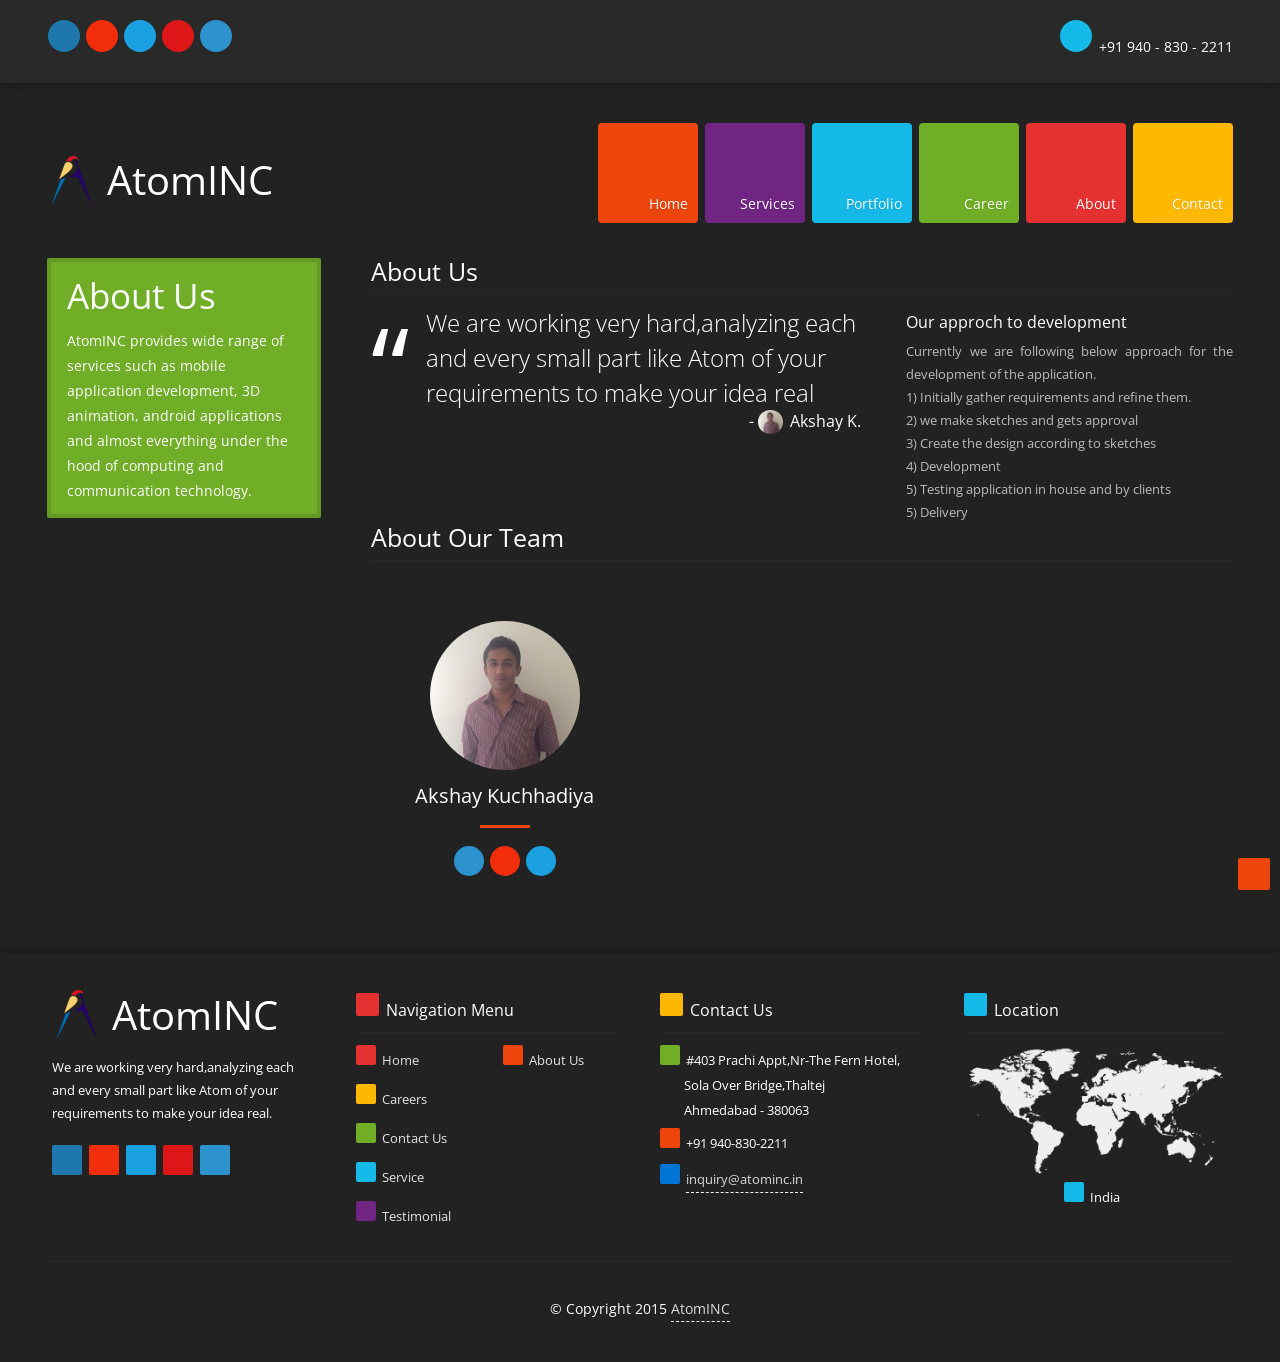
==== aboutus.html @ bc26671a "Added old site" ====
<!DOCTYPE html>
<html>
    <head>
    <!-- Title here -->
    <title>About - AtomINC </title>
    <!-- Description, Keywords and Author -->
    <meta name="description" content="AtomINC provides wide range of services such as mobile application development, android applications and almost everything under the hood of computing and communication technology. ">
    <meta name="keywords" content="Software Development,Mobile,Web,Application Development,Application Development,Android,iPhone,iPad,Development,Responsive,Outsourcing,offshore,Enterprise Mobility, Applications Development, Hire iPhone Apps Developer, Enterprise mobile solutions , web strategy planning, iPhone Apps Development, Android Apps Development">
    <meta name="author" content="in.linkedin.com/in/akshay18">
    <link rel="canonical" href="http://www.atominc.in/" />
    <meta name="language" content="EN" />
    <meta name="copyright" content="AtomINC" />

    <meta name="document-classification" content="Internet" />
    <meta name="document-type" content="Public" />
    <meta name="document-rating" content="Safe for Kids" />
    <meta name="document-distribution" content="Global" />
    <meta name="viewport" content="width=device-width, initial-scale=1.0">

    <!-- Styles -->
    <!-- Bootstrap CSS -->
    <link href="css/bootstrap.min.css" rel="stylesheet">
    <!-- Animate CSS -->
    <link href="css/animate.min.css" rel="stylesheet">
    <!-- SLIDER REVOLUTION 4.x CSS SETTINGS -->
    <link href="css/settings.css" rel="stylesheet">
    <!--[if IE ]><link rel="stylesheet" href="css/settings-ie8.css"><![endif]-->
    <!-- Portfolio CSS -->
    <link href="css/prettyPhoto.css" rel="stylesheet">
    <!-- Countdown CSS -->
    <link href="css/jquery.countdown.css" rel="stylesheet">
    <!-- Font awesome CSS -->
    <link href="css/font-awesome.min.css" rel="stylesheet">
    <!-- Custom CSS -->
    <link href="css/style.css" rel="stylesheet">
    <!--[if IE]><link rel="stylesheet" href="css/ie-style.css"><![endif]-->

    <!-- Favicon -->
    <link rel="shortcut icon" href="#">
</head>
	<body>
		
		<!-- Body Wrapper -->
		<div class="wrapper white">
		
			<!-- Header Start -->
            <div class="header">
                <!-- Header Information -->
                <div class="header-info">
                    <div class="container">
                        <div class="row">
                            <div class="col-md-4 col-sm-4">
                                <!-- Social Media -->
                                <div class="social">
                                    <a target="_blank" href="https://www.facebook.com/pages/Atominc/1621077121454572" class="facebook"><i class="fa fa-facebook"></i></a>
                                    <a target="_blank" href="https://plus.google.com/106415857132873539191/about" class="google-plus"><i class="fa fa-google-plus"></i></a>
                                    <a  href="#" class="twitter"><i class="fa fa-twitter"></i></a>
                                    <a target="_blank" href="https://www.pinterest.com/atominc/" class="pinterest"><i class="fa fa-pinterest"></i></a>
                                    <a target="_blank" href="https://www.linkedin.com/company/atominc" class="linkedin"><i class="fa fa-linkedin"></i></a>
                                </div>
                            </div>
                            <div class="col-md-4 col-sm-4">
                            </div>
                            <div class="col-md-4 col-sm-4">
                                <!-- Contact Info -->
                                <div class="contact-info">
                                    <span><i class="fa fa-phone br-lblue"></i> <strong>+91 940 - 830 - 2211</strong></span>
                                </div>
                            </div>
                        </div>
                    </div>
                </div>
                <!-- Header Navigation -->
                <div class="header-navigation">
                    <div class="container">
                        <div class="row">
                            <div class="col-md-4">
                                <!-- Logo -->
                                <div class="logo">
                                    <!-- Heading -->
                                    <h1><a href="index.html"><i><img src="img/Logo.png"></i> AtomINC</a></h1>
                                </div>
                            </div>
                            <div class="col-md-8">
                                <!-- Bootstrap Navbar -->
                                <nav class="navbar navbar-default" role="navigation">
                                    <!-- Brand and toggle get grouped for better mobile display -->
                                    <div class="navbar-header">
                                        <button type="button" class="navbar-toggle br-orange" data-toggle="collapse" data-target="#bs-example-navbar-collapse-1">
                                            <span class="sr-only">Toggle navigation</span>
                                            <span class="icon-bar"></span>
                                            <span class="icon-bar"></span>
                                            <span class="icon-bar"></span>
                                        </button>
                                    </div>
                                    <!-- Collect the nav links, forms, and other content for toggling -->
                                    <div class="collapse navbar-collapse" id="bs-example-navbar-collapse-1">
                                        <ul class="nav navbar-nav navbar-right">
                                            <li>
                                                <a href="index.html" class="br-orange">
                                                    <!-- Link Icon -->
                                                    <i class="fa fa-home link-icon"></i>
                                                    <!-- Link Title -->
                                                    <span class="link-title">Home</span>
                                                </a>
                                            </li>
                                            <li class="dropdown">
                                                <a href="service.html" class="dropdown-toggle br-purple" data-toggle="dropdown">
                                                    <!-- Link Icon -->
                                                    <i class="fa fa-server link-icon"></i>
                                                    <!-- Link Title -->
                                                    <span class="link-title">Services<b class="fa fa-angle-down"></b></span>
                                                </a>
                                                <ul class="dropdown-menu dropdown-sm">
                                                    <li>
                                                        <div class="row">
                                                            <div class="col-md-6">
                                                                <div class="col-inner col-disable">
                                                                    <h4 class="br-orange"><i class="fa fa-share heading-icon"></i>About Services</h4>
                                                                    <p>AtomINC provides wide range of services such as mobile application development, 3D animation, android applications and almost everything under the hood of computing and communication technology.</p>
                                                                </div>
                                                            </div>
                                                            <div class="col-md-6">
                                                                <div class="col-inner">
                                                                    <ul class="list-unstyled">
                                                                        <li><a href="service.html"><i class="fa fa-arrow-right dd-link-icon"></i>Mobile apps development</a></li>
                                                                        <li><a href="service.html"><i class="fa fa-arrow-right dd-link-icon"></i>Gadget apps development</a></li>
                                                                        <li><a href="service.html"><i class="fa fa-arrow-right dd-link-icon"></i>Website development</a></li>
                                                                        <li><a href="service.html"><i class="fa fa-arrow-right dd-link-icon"></i>E-Commerce development</a></li>
                                                                    </ul>
                                                                </div>
                                                            </div>
                                                        </div>
                                                    </li>
                                                </ul>
                                            </li>
                                            <li class="dropdown">
                                                <a href="#" class="dropdown-toggle br-lblue" data-toggle="dropdown">
                                                    <!-- Link Icon -->
                                                    <i class="fa fa-file link-icon"></i>
                                                    <!-- Link Title -->
                                                    <span class="link-title">Portfolio<b class="fa fa-angle-down"></b></span>
                                                </a>
                                                <ul class="dropdown-menu dropdown-md">
                                                    <li>
                                                        <div class="row">
                                                            <div class="col-md-4">
                                                                <div class="col-inner col-disable">
                                                                    <!-- Heading -->
                                                                    <h4 class="br-green"><i class="fa fa-filter heading-icon"></i>Mobile Apps.</h4>
                                                                    <p>We are specialist in mobile application development.We work on all mobile platoform including iOS,Android,Windows,Black Berry.</p>

                                                                </div>
                                                            </div>
                                                            <!-- Paragraph -->
                                                            <div class="col-md-4">
                                                                <div class="col-inner col-disable">
                                                                    <!-- Heading -->
                                                                    <h4 class="br-yellow"><i class="fa fa-ticket heading-icon"></i> Rugby Radio</h4>
                                                                    <!-- Image -->
                                                                    <img src="img/rugbyBackground.jpeg" class="img-responsive" alt="" />
                                                                    <!-- Paragraph -->
                                                                    <p>Rugby Radio merges quality professional commentary with thought provoking interviews and podcasts with people from the rugby spectrum including professional players, referees and agents.</p>
                                                                    <!-- View Next Button -->
                                                                    <div class="view-button">
                                                                        <a href="portfolio.html" class="btn btn-danger btn-sm">View More <i class="fa fa-angle-right"></i></a>
                                                                    </div>
                                                                </div>
                                                            </div>
                                                            <div class="col-md-4">
                                                                <div class="col-inner">
                                                                    <ul class="list-unstyled">
                                                                        <li><a href="portfolio.html"><i class="fa fa-arrow-right dd-link-icon"></i>Mobile Application</a></li>
                                                                        <li><a href="portfolio.html"><i class="fa fa-arrow-right dd-link-icon"></i> Gadgets</a></li>
                                                                        <li><a href="portfolio.html"><i class="fa fa-arrow-right dd-link-icon"></i>Websites</a></li>
                                                                        <li><a href="portfolio.html"><i class="fa fa-arrow-right dd-link-icon"></i>E-Commerce</a></li>
                                                                        <li><a href="testimonial.html"><i class="fa fa-arrow-right dd-link-icon"></i>What our clients sayes</a></li>
                                                                    </ul>
                                                                </div>
                                                            </div>
                                                        </div>
                                                    </li>
                                                </ul>
                                            </li>
                                            <li>
                                                <a href="careers.html" class="br-green">
                                                    <!-- Link Icon -->
                                                    <i class="fa fa-gear link-icon"></i>
                                                    <!-- Link Title -->
                                                    <span class="link-title">Career</span>
                                                </a>
                                            </li>
                                            <li>
                                                <a href="aboutus.html" class="br-red">
                                                    <!-- Link Icon -->
                                                    <i class="fa fa-user link-icon"></i>
                                                    <!-- Link Title -->
                                                    <span class="link-title">About</span>
                                                </a>
                                            </li>
                                            <li>
                                                <a href="contact.html" class="br-yellow">
                                                    <!-- Link Icon -->
                                                    <i class="fa fa-phone link-icon"></i>
                                                    <!-- Link Title -->
                                                    <span class="link-title">Contact</span>
                                                </a>
                                            </li>
                                        </ul>
                                    </div><!-- /.navbar-collapse -->
                                </nav>
                            </div>
                        </div>
                    </div>
                </div>
            </div>
			<!-- Header End -->
			
			<!-- Inner Page Content // Start -->
			
			<div class="inner-page">
				<div class="container">
					<div class="row">
						<div class="col-md-3">
							<!-- Inner Page Content Sidebar -->
							<div class="page-sidebar">
								<!-- Page Title -->
								<div class="page-title br-green">
									<!-- Inner Page Title // Heading -->
									<h2>About Us</h2>
									<!-- Paragraph -->
									<p>AtomINC provides wide range of services such as mobile application development, 3D animation, android applications and almost everything under the hood of computing and communication technology.
                                        </p>
								</div>
								<!-- Sidebar Links -->
								<div class="sidebar-link col-disable">
									<ul class="list-unstyled">
                                        <li><a href="index.html" class="animated">Home <i class="fa fa-angle-double-right"></i></a></li>
                                        <li><a href="aboutus.html" class="animated">About Us <i class="fa fa-angle-double-right"></i></a></li>
                                        <li><a href="contact.html" class="animated">Contact Us <i class="fa fa-angle-double-right"></i></a></li>
									</ul>
								</div>
							</div>
						</div>
						<!-- Main-bar Column -->
						<div class="col-md-9">
							<div class="page-mainbar aboutus">
								<!-- About Content -->
								<div class="aboutus-content">
									<!-- Heading -->
									<h3>About Us</h3>
									<div class="row">
										<div class="col-md-7 col-sm-7">
											<!-- Client Quotes -->
											<div class="aboutus-quote">
												<!-- Quotes -->
												<span>&#8220;</span>
												<!-- Paragraph -->
												<p>We are working very hard,analyzing each and every small part like Atom of your requirements to make your idea real</p>
												<h5 class="pull-right">- <img src="img/user.jpg" class="img-responsive img-circle" alt="" /> Akshay K.</h5>
												<div class="clearfix"></div>
											</div>
										</div>
										<div class="col-md-5 col-sm-5">
											<h6>Our approch to development</h6>
											<!-- Paragraph -->
											<p class="grey">Currently we are following below approach for the development of the application.<br>

                                                1) Initially gather requirements and refine them.<br>
                                                2) we make sketches and gets approval<br>
                                                3) Create the design according to sketches<br>
                                                4) Development<br>
                                                5) Testing application in house and by clients<br>
                                                5) Delivery </p>
										</div>
									</div>
								</div>	
								<!-- About Us Member -->
								<div class="aboutus-member">
									<!-- Heading -->
									<h3>About Our Team</h3>
									<div class="row">
										<div class="col-md-4 col-sm-4">
											<!-- Member Content -->
											<div class="member-content">
												<!-- Image -->
												<img src="img/user.jpg" class="img-responsive img-circle" alt="" />
												<!-- Heading -->
												<h4>Akshay Kuchhadiya</h4>
												<hr />
												<!-- Social Media -->
												<div class="social">
                                                    <a target="_blank" href="in.linkedin.com/in/akshay18" class="linkedin"><i class="fa fa-linkedin"></i></a>
                                                    <a href="https://plus.google.com/+AkshayKKuchhadiya/" class="google-plus"><i class="fa fa-google-plus"></i></a>
													<a href="https://twitter.com/anonymous_akkii" class="twitter"><i class="fa fa-twitter"></i></a>
													<!--<a href="#" class="pinterest"><i class="fa fa-pinterest"></i></a>-->
												</div>
											</div>
										</div>
									</div>
								</div>
							</div>
						</div>
					</div>
				</div>
			</div>
			
			<!-- Inner Page Content // End -->
			
			<!-- Footer Start -->

            <div class="footer">
                <div class="container">
                    <div class="row">
                        <div class="col-md-3 col-sm-6">
                            <!-- Footer Widget -->
                            <div class="footer-widget">
                                <!-- Logo Icon -->
                                <!-- Heading -->
                                <h2><a href="index.html"><i class="fa logo-icon"><img src="img/Logo.png"></i> AtomINC</a></h2>
                                <!-- Paragraph -->
                                <p>We are working very hard,analyzing each and every small part like Atom of your requirements to make your idea real.</p>
                                <!-- Social Media -->
                                <div class="social">
                                    <a target="_blank" href="https://www.facebook.com/pages/Atominc/1621077121454572" class="facebook"><i class="fa fa-facebook"></i></a>
                                    <a target="_blank" href="https://plus.google.com/106415857132873539191/about" class="google-plus"><i class="fa fa-google-plus"></i></a>
                                    <a  href="#" class="twitter"><i class="fa fa-twitter"></i></a>
                                    <a target="_blank" href="https://www.pinterest.com/atominc/" class="pinterest"><i class="fa fa-pinterest"></i></a>
                                    <a target="_blank" href="https://www.linkedin.com/company/atominc" class="linkedin"><i class="fa fa-linkedin"></i></a>
                                </div>
                            </div>
                        </div>
                        <div class="col-md-3 col-sm-6">
                            <!-- Footer Widget -->
                            <div class="footer-widget">
                                <!-- Heading -->
                                <h5><i class="fa fa-plus br-red"></i> Navigation Menu</h5>
                                <div class="row">
                                    <div class="col-md-6 col-sm-6 col-xs-6">
                                        <!-- Menu Icons link -->
                                        <ul class="list-unstyled">
                                            <li><a href="index.html"><i class="fa fa-home br-red"></i> Home</a></li>
                                            <li><a href="careers.html"><i class="fa fa-book br-yellow"></i> Careers</a></li>
                                            <li><a href="contact.html"><i class="fa fa-phone br-green"></i> Contact Us</a></li>
                                            <li><a href="service.html"><i class="fa fa-gear br-lblue"></i> Service</a></li>
                                            <li><a href="testimonial.html"><i class="fa fa-comment br-purple"></i> Testimonial</a></li>
                                        </ul>
                                    </div>
                                    <div class="col-md-6 col-sm-6 col-xs-6">
                                        <!-- Menu Icons link -->
                                        <ul class="list-unstyled">
                                            <li><a href="aboutus.html"><i class="fa fa-user br-orange"></i> About Us</a></li>
                                        </ul>
                                    </div>
                                </div>
                            </div>
                        </div>
                        <div class="clearfix visible-sm"></div>
                        <div class="col-md-3 col-sm-6">
                            <!-- Footer Widget -->
                            <div class="footer-widget">
                                <!-- Heading -->
                                <h5><i class="fa fa-map-marker br-yellow"></i> Contact Us</h5>
                                <address>
                                    <i class="fa fa-home br-green"></i> #403 Prachi Appt,Nr-The Fern Hotel, <br />
                                    &nbsp; &nbsp; &nbsp; &nbsp; Sola Over Bridge,Thaltej<br />
                                    &nbsp; &nbsp; &nbsp; &nbsp; Ahmedabad - 380063 <br />
                                    <span><i class="fa fa-phone br-orange"></i> +91 940-830-2211</span>
                                    <span><i class="fa fa-envelope-o br-blue"></i> <a href="#">inquiry@atominc.in</a></span>
                                </address>
                            </div>
                        </div>
                        <div class="col-md-3 col-sm-6">
                            <!-- Footer Widget -->
                            <div class="footer-widget">
                                <!-- Heading -->
                                <h5><i class="fa fa-location-arrow br-lblue"></i> Location</h5>
                                <!-- Google Map -->
                                <div class="map">
                                    <!-- Image -->
                                    <img src="img/map.png" class="img-responsive" alt="" />
                                    <!-- Map Marker -->
                                    <i class="fa fa-map-marker marker india lblue"></i>
                                </div>
								<span class="location-name">
									<i class="fa fa-map-marker br-lblue"></i> India &nbsp;&nbsp;
								</span>
                            </div>
                        </div>
                    </div>
                    <!-- Footer Copyright -->
                    <div class="footer-copyright">
                        <p>&copy; Copyright 2015 <a href="#">AtomINC</a></p>
                    </div>
                </div>
            </div>
			
			<!-- Footer End -->
			
		</div>
		<!-- Footer End -->
		
		<!-- Scroll to top -->
		<span class="totop"><a href="#"><i class="fa fa-angle-up"></i></a></span> 

		
		
		
		<!-- Javascript files -->
		<!-- jQuery -->
		<script src="js/jquery.js"></script>
		<!-- Bootstrap JS -->
		<script src="js/bootstrap.min.js"></script>
		<!-- Cycle JS -->
		<script type="text/javascript" src="js/jquery.cycle.all.js"></script>
		<!-- jQuery flot -->
		<!--[if lte IE 8]><script language="javascript" type="text/javascript" src="js/excanvas.min.js"></script><![endif]-->
		<script src="js/jquery.flot.min.js"></script>     
		<script src="js/jquery.flot.resize.min.js"></script>
		<!-- Count To JS  -->
		<script src="js/jquery.countTo.js"></script>
		<!-- jQuery way points -->
		<script src="js/waypoints.min.js"></script>
		<!-- SLIDER REVOLUTION 4.x SCRIPTS  -->
		<script type="text/javascript" src="js/jquery.themepunch.plugins.min.js"></script>
		<script type="text/javascript" src="js/jquery.themepunch.revolution.min.js"></script>
		<!-- Masonry JS -->
		<script src="js/masonry.pkgd.min.js"></script>
		<script src="js/imagesloaded.pkgd.min.js"></script>
		<!-- jQuery prettyPhoto & Isotope -->
		<script src="js/jquery.prettyPhoto.js"></script>
		<script src="js/isotope.js"></script>
		<!-- Jquery for Countdown  -->
		<script type="text/javascript" src="js/jquery.countdown.min.js"></script>
		<!-- Respond JS for IE8 -->
		<script src="js/respond.min.js"></script>
		<!-- HTML5 Support for IE -->
		<script src="js/html5shiv.js"></script>
		<!-- Custom JS -->
		<script src="js/custom.js"></script>
		<!-- This Page JavaScript -->
		<script type="text/javascript" >
			
			// Type your codde here
		</script>
	</body>	
</html>
---- css/settings.css ----
/*-----------------------------------------------------------------------------

	-	Revolution Slider 1.5.3 -

		Screen Stylesheet

version:   	2.1
date:      	09/18/11
last update: 06.12.2012
author:		themepunch
email:     	info@themepunch.com
website:   	http://www.themepunch.com
-----------------------------------------------------------------------------*/


/*-----------------------------------------------------------------------------

	-	Revolution Slider 2.0 Captions -

		Screen Stylesheet

version:   	1.4.5
date:      	09/18/11
last update: 06.12.2012
author:		themepunch
email:     	info@themepunch.com
website:   	http://www.themepunch.com
-----------------------------------------------------------------------------*/



/*************************
	-	CAPTIONS	-
**************************/

.tp-hide-revslider,.tp-caption.tp-hidden-caption	{	visibility:hidden !important; display:none !important;}


.tp-caption { z-index:1;}

.tp-caption-demo .tp-caption	{	position:relative !important; display:inline-block; margin-bottom:10px; margin-right:20px !important;}

.tp-caption.medium_grey {
position:absolute;
color:#fff;
text-shadow:0px 2px 5px rgba(0, 0, 0, 0.5);
font-weight:700;
font-size:20px;
line-height:20px;
font-family:Arial;
padding:2px 4px;
margin:0px;
border-width:0px;
border-style:none;
background-color:#888;
white-space:nowrap;
}

.tp-caption.small_text {
position:absolute;
color:#fff;
text-shadow:0px 2px 5px rgba(0, 0, 0, 0.5);
font-weight:700;
font-size:14px;
line-height:20px;
font-family:Arial;
margin:0px;
border-width:0px;
border-style:none;
white-space:nowrap;
}

.tp-caption.medium_text {
position:absolute;
color:#fff;
text-shadow:0px 2px 5px rgba(0, 0, 0, 0.5);
font-weight:700;
font-size:20px;
line-height:20px;
font-family:Arial;
margin:0px;
border-width:0px;
border-style:none;
white-space:nowrap;
}

.tp-caption.large_text {
position:absolute;
color:#fff;
text-shadow:0px 2px 5px rgba(0, 0, 0, 0.5);
font-weight:700;
font-size:40px;
line-height:40px;
font-family:Arial;
margin:0px;
border-width:0px;
border-style:none;
white-space:nowrap;
}

.tp-caption.very_large_text {
position:absolute;
color:#fff;
text-shadow:0px 2px 5px rgba(0, 0, 0, 0.5);
font-weight:700;
font-size:60px;
line-height:60px;
font-family:Arial;
margin:0px;
border-width:0px;
border-style:none;
white-space:nowrap;
letter-spacing:-2px;
}

.tp-caption.very_big_white {
position:absolute;
color:#fff;
text-shadow:none;
font-weight:800;
font-size:60px;
line-height:60px;
font-family:Arial;
margin:0px;
border-width:0px;
border-style:none;
white-space:nowrap;
padding:0px 4px;
padding-top:1px;
background-color:#000;
}

.tp-caption.very_big_black {
position:absolute;
color:#000;
text-shadow:none;
font-weight:700;
font-size:60px;
line-height:60px;
font-family:Arial;
margin:0px;
border-width:0px;
border-style:none;
white-space:nowrap;
padding:0px 4px;
padding-top:1px;
background-color:#fff;
}

.tp-caption.modern_medium_fat {
position:absolute;
color:#000;
text-shadow:none;
font-weight:800;
font-size:24px;
line-height:20px;
font-family:"Open Sans", sans-serif;
margin:0px;
border-width:0px;
border-style:none;
white-space:nowrap;
}

.tp-caption.modern_medium_fat_white {
position:absolute;
color:#fff;
text-shadow:none;
font-weight:800;
font-size:24px;
line-height:20px;
font-family:"Open Sans", sans-serif;
margin:0px;
border-width:0px;
border-style:none;
white-space:nowrap;
}

.tp-caption.modern_medium_light {
position:absolute;
color:#000;
text-shadow:none;
font-weight:300;
font-size:24px;
line-height:20px;
font-family:"Open Sans", sans-serif;
margin:0px;
border-width:0px;
border-style:none;
white-space:nowrap;
}

.tp-caption.modern_big_bluebg {
position:absolute;
color:#fff;
text-shadow:none;
font-weight:800;
font-size:30px;
line-height:36px;
font-family:"Open Sans", sans-serif;
padding:3px 10px;
margin:0px;
border-width:0px;
border-style:none;
background-color:#4e5b6c;
letter-spacing:0;
}

.tp-caption.modern_big_redbg {
position:absolute;
color:#fff;
text-shadow:none;
font-weight:300;
font-size:30px;
line-height:36px;
font-family:"Open Sans", sans-serif;
padding:3px 10px;
padding-top:1px;
margin:0px;
border-width:0px;
border-style:none;
background-color:#de543e;
letter-spacing:0;
}

.tp-caption.modern_small_text_dark {
position:absolute;
color:#555;
text-shadow:none;
font-size:14px;
line-height:22px;
font-family:Arial;
margin:0px;
border-width:0px;
border-style:none;
white-space:nowrap;
}

.tp-caption.boxshadow {
-moz-box-shadow:0px 0px 20px rgba(0, 0, 0, 0.5);
-webkit-box-shadow:0px 0px 20px rgba(0, 0, 0, 0.5);
box-shadow:0px 0px 20px rgba(0, 0, 0, 0.5);
}

.tp-caption.black {
color:#000;
text-shadow:none;
}

.tp-caption.noshadow {
text-shadow:none;
}

.tp-caption a {
color:#ff7302;
text-shadow:none;
-webkit-transition:all 0.2s ease-out;
-moz-transition:all 0.2s ease-out;
-o-transition:all 0.2s ease-out;
-ms-transition:all 0.2s ease-out;
}

.tp-caption a:hover {
color:#ffa902;
}

.tp-caption.thinheadline_dark {
position:absolute;
color:rgba(0,0,0,0.85);
text-shadow:none;
font-weight:300;
font-size:30px;
line-height:30px;
font-family:"Open Sans";
background-color:transparent;
}

.tp-caption.thintext_dark {
position:absolute;
color:rgba(0,0,0,0.85);
text-shadow:none;
font-weight:300;
font-size:16px;
line-height:26px;
font-family:"Open Sans";
background-color:transparent;
}

.tp-caption.largeblackbg {
position:absolute;
color:#fff;
text-shadow:none;
font-weight:300;
font-size:50px;
line-height:70px;
font-family:"Open Sans";
background-color:#000;
padding:0px 20px;
-webkit-border-radius:0px;
-moz-border-radius:0px;
border-radius:0px;
}

.tp-caption.largepinkbg {
position:absolute;
color:#fff;
text-shadow:none;
font-weight:300;
font-size:50px;
line-height:70px;
font-family:"Open Sans";
background-color:#db4360;
padding:0px 20px;
-webkit-border-radius:0px;
-moz-border-radius:0px;
border-radius:0px;
}

.tp-caption.largewhitebg {
position:absolute;
color:#000;
text-shadow:none;
font-weight:300;
font-size:50px;
line-height:70px;
font-family:"Open Sans";
background-color:#fff;
padding:0px 20px;
-webkit-border-radius:0px;
-moz-border-radius:0px;
border-radius:0px;
}

.tp-caption.largegreenbg {
position:absolute;
color:#fff;
text-shadow:none;
font-weight:300;
font-size:50px;
line-height:70px;
font-family:"Open Sans";
background-color:#67ae73;
padding:0px 20px;
-webkit-border-radius:0px;
-moz-border-radius:0px;
border-radius:0px;
}

.tp-caption.excerpt {
font-size:36px;
line-height:36px;
font-weight:700;
font-family:Arial;
color:#ffffff;
text-decoration:none;
background-color:rgba(0, 0, 0, 1);
text-shadow:none;
margin:0px;
letter-spacing:-1.5px;
padding:1px 4px 0px 4px;
width:150px;
white-space:normal !important;
height:auto;
border-width:0px;
border-color:rgb(255, 255, 255);
border-style:none;
}

.tp-caption.large_bold_grey {
font-size:60px;
line-height:60px;
font-weight:800;
font-family:"Open Sans";
color:rgb(102, 102, 102);
text-decoration:none;
background-color:transparent;
text-shadow:none;
margin:0px;
padding:1px 4px 0px;
border-width:0px;
border-color:rgb(255, 214, 88);
border-style:none;
}

.tp-caption.medium_thin_grey {
font-size:34px;
line-height:30px;
font-weight:300;
font-family:"Open Sans";
color:rgb(102, 102, 102);
text-decoration:none;
background-color:transparent;
padding:1px 4px 0px;
text-shadow:none;
margin:0px;
border-width:0px;
border-color:rgb(255, 214, 88);
border-style:none;
}

.tp-caption.small_thin_grey {
font-size:18px;
line-height:26px;
font-weight:300;
font-family:"Open Sans";
color:rgb(117, 117, 117);
text-decoration:none;
background-color:transparent;
padding:1px 4px 0px;
text-shadow:none;
margin:0px;
border-width:0px;
border-color:rgb(255, 214, 88);
border-style:none;
}

.tp-caption.lightgrey_divider {
text-decoration:none;
background-color:rgba(235, 235, 235, 1);
width:370px;
height:3px;
background-position:initial initial;
background-repeat:initial initial;
border-width:0px;
border-color:rgb(34, 34, 34);
border-style:none;
}

.tp-caption.large_bold_darkblue {
font-size:58px;
line-height:60px;
font-weight:800;
font-family:"Open Sans";
color:rgb(52, 73, 94);
text-decoration:none;
background-color:transparent;
border-width:0px;
border-color:rgb(255, 214, 88);
border-style:none;
}

.tp-caption.medium_bg_darkblue {
font-size:20px;
line-height:20px;
font-weight:800;
font-family:"Open Sans";
color:rgb(255, 255, 255);
text-decoration:none;
background-color:rgb(52, 73, 94);
padding:10px;
border-width:0px;
border-color:rgb(255, 214, 88);
border-style:none;
}

.tp-caption.medium_bold_red {
font-size:24px;
line-height:30px;
font-weight:800;
font-family:"Open Sans";
color:rgb(227, 58, 12);
text-decoration:none;
background-color:transparent;
padding:0px;
border-width:0px;
border-color:rgb(255, 214, 88);
border-style:none;
}

.tp-caption.medium_light_red {
font-size:21px;
line-height:26px;
font-weight:300;
font-family:"Open Sans";
color:rgb(227, 58, 12);
text-decoration:none;
background-color:transparent;
padding:0px;
border-width:0px;
border-color:rgb(255, 214, 88);
border-style:none;
}

.tp-caption.medium_bg_red {
font-size:20px;
line-height:20px;
font-weight:800;
font-family:"Open Sans";
color:rgb(255, 255, 255);
text-decoration:none;
background-color:rgb(227, 58, 12);
padding:10px;
border-width:0px;
border-color:rgb(255, 214, 88);
border-style:none;
}

.tp-caption.medium_bold_orange {
font-size:24px;
line-height:30px;
font-weight:800;
font-family:"Open Sans";
color:rgb(243, 156, 18);
text-decoration:none;
background-color:transparent;
border-width:0px;
border-color:rgb(255, 214, 88);
border-style:none;
}

.tp-caption.medium_bg_orange {
font-size:20px;
line-height:20px;
font-weight:800;
font-family:"Open Sans";
color:rgb(255, 255, 255);
text-decoration:none;
background-color:rgb(243, 156, 18);
padding:10px;
border-width:0px;
border-color:rgb(255, 214, 88);
border-style:none;
}

.tp-caption.grassfloor {
text-decoration:none;
background-color:rgba(160, 179, 151, 1);
width:4000px;
height:150px;
border-width:0px;
border-color:rgb(34, 34, 34);
border-style:none;
}

.tp-caption.large_bold_white {
font-size:58px;
line-height:60px;
font-weight:800;
font-family:"Open Sans";
color:rgb(255, 255, 255);
text-decoration:none;
background-color:transparent;
border-width:0px;
border-color:rgb(255, 214, 88);
border-style:none;
}

.tp-caption.medium_light_white {
font-size:30px;
line-height:36px;
font-weight:300;
font-family:"Open Sans";
color:rgb(255, 255, 255);
text-decoration:none;
background-color:transparent;
padding:0px;
border-width:0px;
border-color:rgb(255, 214, 88);
border-style:none;
}

.tp-caption.mediumlarge_light_white {
font-size:34px;
line-height:40px;
font-weight:300;
font-family:"Open Sans";
color:rgb(255, 255, 255);
text-decoration:none;
background-color:transparent;
padding:0px;
border-width:0px;
border-color:rgb(255, 214, 88);
border-style:none;
}

.tp-caption.mediumlarge_light_white_center {
font-size:34px;
line-height:40px;
font-weight:300;
font-family:"Open Sans";
color:#ffffff;
text-decoration:none;
background-color:transparent;
padding:0px 0px 0px 0px;
text-align:center;
border-width:0px;
border-color:rgb(255, 214, 88);
border-style:none;
}

.tp-caption.medium_bg_asbestos {
font-size:20px;
line-height:20px;
font-weight:800;
font-family:"Open Sans";
color:rgb(255, 255, 255);
text-decoration:none;
background-color:rgb(127, 140, 141);
padding:10px;
border-width:0px;
border-color:rgb(255, 214, 88);
border-style:none;
}

.tp-caption.medium_light_black {
font-size:30px;
line-height:36px;
font-weight:300;
font-family:"Open Sans";
color:rgb(0, 0, 0);
text-decoration:none;
background-color:transparent;
padding:0px;
border-width:0px;
border-color:rgb(255, 214, 88);
border-style:none;
}

.tp-caption.large_bold_black {
font-size:58px;
line-height:60px;
font-weight:800;
font-family:"Open Sans";
color:rgb(0, 0, 0);
text-decoration:none;
background-color:transparent;
border-width:0px;
border-color:rgb(255, 214, 88);
border-style:none;
}

.tp-caption.mediumlarge_light_darkblue {
font-size:34px;
line-height:40px;
font-weight:300;
font-family:"Open Sans";
color:rgb(52, 73, 94);
text-decoration:none;
background-color:transparent;
padding:0px;
border-width:0px;
border-color:rgb(255, 214, 88);
border-style:none;
}

.tp-caption.small_light_white {
font-size:17px;
line-height:28px;
font-weight:300;
font-family:"Open Sans";
color:rgb(255, 255, 255);
text-decoration:none;
background-color:transparent;
padding:0px;
border-width:0px;
border-color:rgb(255, 214, 88);
border-style:none;
}

.tp-caption.roundedimage {
border-width:0px;
border-color:rgb(34, 34, 34);
border-style:none;
}

.tp-caption.large_bg_black {
font-size:40px;
line-height:40px;
font-weight:800;
font-family:"Open Sans";
color:rgb(255, 255, 255);
text-decoration:none;
background-color:rgb(0, 0, 0);
padding:10px 20px 15px;
border-width:0px;
border-color:rgb(255, 214, 88);
border-style:none;
}

.tp-caption.mediumwhitebg {
font-size:30px;
line-height:30px;
font-weight:300;
font-family:"Open Sans";
color:rgb(0, 0, 0);
text-decoration:none;
background-color:rgb(255, 255, 255);
padding:5px 15px 10px;
text-shadow:none;
border-width:0px;
border-color:rgb(0, 0, 0);
border-style:none;
}

.tp-caption.medium_bg_orange_new1 {
font-size:20px;
line-height:20px;
font-weight:800;
font-family:"Open Sans";
color:rgb(255, 255, 255);
text-decoration:none;
background-color:rgb(243, 156, 18);
padding:10px;
border-width:0px;
border-color:rgb(255, 214, 88);
border-style:none;
}



.tp-caption.boxshadow{
		-moz-box-shadow: 0px 0px 20px rgba(0, 0, 0, 0.5);
		-webkit-box-shadow: 0px 0px 20px rgba(0, 0, 0, 0.5);
		box-shadow: 0px 0px 20px rgba(0, 0, 0, 0.5);
	}

.tp-caption.black{
		color: #000;
		text-shadow: none;
		font-weight: 300;
		font-size: 19px;
		line-height: 19px;
		font-family: 'Open Sans', sans;
	}

.tp-caption.noshadow {
		text-shadow: none;
	}


.tp_inner_padding	{	box-sizing:border-box;
						-webkit-box-sizing:border-box;
						-moz-box-sizing:border-box;
						max-height:none !important;	}


.tp-caption .frontcorner		{
										width: 0;
										height: 0;
										border-left: 40px solid transparent;
										border-right: 0px solid transparent;
										border-top: 40px solid #00A8FF;
										position: absolute;left:-40px;top:0px;
									}

.tp-caption .backcorner		{
										width: 0;
										height: 0;
										border-left: 0px solid transparent;
										border-right: 40px solid transparent;
										border-bottom: 40px solid #00A8FF;
										position: absolute;right:0px;top:0px;
									}

.tp-caption .frontcornertop		{
										width: 0;
										height: 0;
										border-left: 40px solid transparent;
										border-right: 0px solid transparent;
										border-bottom: 40px solid #00A8FF;
										position: absolute;left:-40px;top:0px;
									}

.tp-caption .backcornertop		{
										width: 0;
										height: 0;
										border-left: 0px solid transparent;
										border-right: 40px solid transparent;
										border-top: 40px solid #00A8FF;
										position: absolute;right:0px;top:0px;
									}


/******************************
	-	BUTTONS	-
*******************************/

.tp-simpleresponsive .button				{	padding:6px 13px 5px; border-radius: 3px; -moz-border-radius: 3px; -webkit-border-radius: 3px; height:30px;
												cursor:pointer;
												color:#fff !important; text-shadow:0px 1px 1px rgba(0, 0, 0, 0.6) !important; font-size:15px; line-height:45px !important;
												background:url(../images/gradient/g30.png) repeat-x top; font-family: arial, sans-serif; font-weight: bold; letter-spacing: -1px;
											}

.tp-simpleresponsive  .button.big			{	color:#fff; text-shadow:0px 1px 1px rgba(0, 0, 0, 0.6); font-weight:bold; padding:9px 20px; font-size:19px;  line-height:57px !important; background:url(../images/gradient/g40.png) repeat-x top;}


.tp-simpleresponsive  .purchase:hover,
.tp-simpleresponsive  .button:hover,
.tp-simpleresponsive  .button.big:hover		{	background-position:bottom, 15px 11px;}



	@media only screen and (min-width: 768px) and (max-width: 959px) {

	 }



	@media only screen and (min-width: 480px) and (max-width: 767px) {
		.tp-simpleresponsive  .button	{	padding:4px 8px 3px; line-height:25px !important; font-size:11px !important;font-weight:normal;	}
		.tp-simpleresponsive  a.button { -webkit-transition: none; -moz-transition: none; -o-transition: none; -ms-transition: none;	 }


	}

    @media only screen and (min-width: 0px) and (max-width: 479px) {
		.tp-simpleresponsive  .button	{	padding:2px 5px 2px; line-height:20px !important; font-size:10px !important;}
		.tp-simpleresponsive  a.button { -webkit-transition: none; -moz-transition: none; -o-transition: none; -ms-transition: none;	 }
	}





/*	BUTTON COLORS	*/



.tp-simpleresponsive  .button.green, .tp-simpleresponsive  .button:hover.green,
.tp-simpleresponsive  .purchase.green, .tp-simpleresponsive  .purchase:hover.green			{ background-color:#21a117; -webkit-box-shadow:  0px 3px 0px 0px #104d0b;        -moz-box-shadow:   0px 3px 0px 0px #104d0b;        box-shadow:   0px 3px 0px 0px #104d0b;  }


.tp-simpleresponsive  .button.blue, .tp-simpleresponsive  .button:hover.blue,
.tp-simpleresponsive  .purchase.blue, .tp-simpleresponsive  .purchase:hover.blue			{ background-color:#1d78cb; -webkit-box-shadow:  0px 3px 0px 0px #0f3e68;        -moz-box-shadow:   0px 3px 0px 0px #0f3e68;        box-shadow:   0px 3px 0px 0px #0f3e68;}


.tp-simpleresponsive  .button.red, .tp-simpleresponsive  .button:hover.red,
.tp-simpleresponsive  .purchase.red, .tp-simpleresponsive  .purchase:hover.red				{ background-color:#cb1d1d; -webkit-box-shadow:  0px 3px 0px 0px #7c1212;        -moz-box-shadow:   0px 3px 0px 0px #7c1212;        box-shadow:   0px 3px 0px 0px #7c1212;}

.tp-simpleresponsive  .button.orange, .tp-simpleresponsive  .button:hover.orange,
.tp-simpleresponsive  .purchase.orange, .tp-simpleresponsive  .purchase:hover.orange		{ background-color:#ff7700; -webkit-box-shadow:  0px 3px 0px 0px #a34c00;        -moz-box-shadow:   0px 3px 0px 0px #a34c00;        box-shadow:   0px 3px 0px 0px #a34c00;}

.tp-simpleresponsive  .button.darkgrey, .tp-simpleresponsive  .button.grey,
.tp-simpleresponsive  .button:hover.darkgrey, .tp-simpleresponsive  .button:hover.grey,
.tp-simpleresponsive  .purchase.darkgrey, .tp-simpleresponsive  .purchase:hover.darkgrey	{ background-color:#555; -webkit-box-shadow:  0px 3px 0px 0px #222;        -moz-box-shadow:   0px 3px 0px 0px #222;        box-shadow:   0px 3px 0px 0px #222;}

.tp-simpleresponsive  .button.lightgrey, .tp-simpleresponsive  .button:hover.lightgrey,
.tp-simpleresponsive  .purchase.lightgrey, .tp-simpleresponsive  .purchase:hover.lightgrey	{ background-color:#888; -webkit-box-shadow:  0px 3px 0px 0px #555;        -moz-box-shadow:   0px 3px 0px 0px #555;        box-shadow:   0px 3px 0px 0px #555;}



/****************************************************************

	-	SET THE ANIMATION EVEN MORE SMOOTHER ON ANDROID   -

******************************************************************/

/*.tp-simpleresponsive				{	-webkit-perspective: 1500px;
										-moz-perspective: 1500px;
										-o-perspective: 1500px;
										-ms-perspective: 1500px;
										perspective: 1500px;
									}*/




/**********************************************
	-	FULLSCREEN AND FULLWIDHT CONTAINERS	-
**********************************************/

.fullscreen-container {
		width:100%;
		position:relative;
		padding:0;
}



.fullwidthbanner-container{
	width:100%;
	position:relative;
	padding:0;
	overflow:hidden;
}

.fullwidthbanner-container .fullwidthbanner{
	width:100%;
	position:relative;
}



.tp-simpleresponsive .caption,
.tp-simpleresponsive .tp-caption {
	position:absolute;
	visibility: hidden;
	-webkit-font-smoothing: antialiased !important;
}

.tp-simpleresponsive img	{	max-width:none;}



/******************************
	-	IE8 HACKS	-
*******************************/
.noFilterClass {
	filter:none !important;
}


/******************************
	-	SHADOWS		-
******************************/
.tp-bannershadow  {
		position:absolute;

		margin-left:auto;
		margin-right:auto;
		-moz-user-select: none;
        -khtml-user-select: none;
        -webkit-user-select: none;
        -o-user-select: none;
	}

.tp-bannershadow.tp-shadow1 {	background:url(../assets/shadow1.png) no-repeat; background-size:100% 100%; width:890px; height:60px; bottom:-60px;}
.tp-bannershadow.tp-shadow2 {	background:url(../assets/shadow2.png) no-repeat; background-size:100% 100%; width:890px; height:60px;bottom:-60px;}
.tp-bannershadow.tp-shadow3 {	background:url(../assets/shadow3.png) no-repeat; background-size:100% 100%; width:890px; height:60px;bottom:-60px;}


/********************************
	-	FULLSCREEN VIDEO	-
*********************************/
.caption.fullscreenvideo {	left:0px; top:0px; position:absolute;width:100%;height:100%;}
.caption.fullscreenvideo iframe	{ width:100% !important; height:100% !important; display: none}

.tp-caption.fullscreenvideo {	left:0px; top:0px; position:absolute;width:100%;height:100%;}
.tp-caption.fullscreenvideo iframe	{ width:100% !important; height:100% !important; display: none;}

/************************
	-	NAVIGATION	-
*************************/

/** BULLETS **/

.tpclear		{	clear:both;}


.tp-bullets									{	z-index:1000; position:absolute;
												-ms-filter: "progid:DXImageTransform.Microsoft.Alpha(Opacity=100)";
												-moz-opacity: 1;
												-khtml-opacity: 1;
												opacity: 1;
												-webkit-transition: opacity 0.2s ease-out; -moz-transition: opacity 0.2s ease-out; -o-transition: opacity 0.2s ease-out; -ms-transition: opacity 0.2s ease-out;-webkit-transform: translateZ(5px);
											}
.tp-bullets.hidebullets					{
												-ms-filter: "progid:DXImageTransform.Microsoft.Alpha(Opacity=0)";
												-moz-opacity: 0;
												-khtml-opacity: 0;
												opacity: 0;
											}


.tp-bullets.simplebullets.navbar						{ 	border:1px solid #666; border-bottom:1px solid #444; background:url(../assets/boxed_bgtile.png); height:40px; padding:0px 10px; -webkit-border-radius: 5px; -moz-border-radius: 5px; border-radius: 5px ;}

.tp-bullets.simplebullets.navbar-old					{ 	 background:url(../assets/navigdots_bgtile.png); height:35px; padding:0px 10px; -webkit-border-radius: 5px; -moz-border-radius: 5px; border-radius: 5px ;}


.tp-bullets.simplebullets.round .bullet					{	cursor:pointer; position:relative;	background:url(../assets/bullet.png) no-Repeat top left;	width:20px;	height:20px;  margin-right:0px; float:left; margin-top:0px; margin-left:3px;}
.tp-bullets.simplebullets.round .bullet.last			{	margin-right:3px;}

.tp-bullets.simplebullets.round-old .bullet				{	cursor:pointer; position:relative;	background:url(../assets/bullets.png) no-Repeat bottom left;	width:23px;	height:23px;  margin-right:0px; float:left; margin-top:0px;}
.tp-bullets.simplebullets.round-old .bullet.last		{	margin-right:0px;}


/**	SQUARE BULLETS **/
.tp-bullets.simplebullets.square .bullet				{	cursor:pointer; position:relative;	background:url(../assets/bullets2.png) no-Repeat bottom left;	width:19px;	height:19px;  margin-right:0px; float:left; margin-top:0px;}
.tp-bullets.simplebullets.square .bullet.last			{	margin-right:0px;}


/**	SQUARE BULLETS **/
.tp-bullets.simplebullets.square-old .bullet			{	cursor:pointer; position:relative;	background:url(../assets/bullets2.png) no-Repeat bottom left;	width:19px;	height:19px;  margin-right:0px; float:left; margin-top:0px;}
.tp-bullets.simplebullets.square-old .bullet.last		{	margin-right:0px;}


/** navbar NAVIGATION VERSION **/
.tp-bullets.simplebullets.navbar .bullet			{	cursor:pointer; position:relative;	background:url(../assets/bullet_boxed.png) no-Repeat top left;	width:18px;	height:19px;   margin-right:5px; float:left; margin-top:0px;}

.tp-bullets.simplebullets.navbar .bullet.first		{	margin-left:0px !important;}
.tp-bullets.simplebullets.navbar .bullet.last		{	margin-right:0px !important;}



/** navbar NAVIGATION VERSION **/
.tp-bullets.simplebullets.navbar-old .bullet			{	cursor:pointer; position:relative;	background:url(../assets/navigdots.png) no-Repeat bottom left;	width:15px;	height:15px;  margin-left:5px !important; margin-right:5px !important;float:left; margin-top:10px;}
.tp-bullets.simplebullets.navbar-old .bullet.first		{	margin-left:0px !important;}
.tp-bullets.simplebullets.navbar-old .bullet.last		{	margin-right:0px !important;}


.tp-bullets.simplebullets .bullet:hover,
.tp-bullets.simplebullets .bullet.selected				{	background-position:top left; }

.tp-bullets.simplebullets.round .bullet:hover,
.tp-bullets.simplebullets.round .bullet.selected,
.tp-bullets.simplebullets.navbar .bullet:hover,
.tp-bullets.simplebullets.navbar .bullet.selected		{	background-position:bottom left; }



/*************************************
	-	TP ARROWS 	-
**************************************/
.tparrows												{	-ms-filter: "progid:DXImageTransform.Microsoft.Alpha(Opacity=100)";
															-moz-opacity: 1;
															-khtml-opacity: 1;
															opacity: 1;
															-webkit-transition: opacity 0.2s ease-out; -moz-transition: opacity 0.2s ease-out; -o-transition: opacity 0.2s ease-out; -ms-transition: opacity 0.2s ease-out;			-webkit-transform: translateZ(5px);

														}
.tparrows.hidearrows									{
															-ms-filter: "progid:DXImageTransform.Microsoft.Alpha(Opacity=0)";
															-moz-opacity: 0;
															-khtml-opacity: 0;
															opacity: 0;
														}
.tp-leftarrow											{	z-index:100;cursor:pointer; position:relative;	background:url(../assets/large_left.png) no-Repeat top left;	width:40px;	height:40px;   }
.tp-rightarrow											{	z-index:100;cursor:pointer; position:relative;	background:url(../assets/large_right.png) no-Repeat top left;	width:40px;	height:40px;   }


.tp-leftarrow.round										{	z-index:100;cursor:pointer; position:relative;	background:url(../assets/small_left.png) no-Repeat top left;	width:19px;	height:14px;  margin-right:0px; float:left; margin-top:0px;	}
.tp-rightarrow.round									{	z-index:100;cursor:pointer; position:relative;	background:url(../assets/small_right.png) no-Repeat top left;	width:19px;	height:14px;  margin-right:0px; float:left;	margin-top:0px;}


.tp-leftarrow.round-old									{	z-index:100;cursor:pointer; position:relative;	background:url(../assets/arrow_left.png) no-Repeat top left;	width:26px;	height:26px;  margin-right:0px; float:left; margin-top:0px;	}
.tp-rightarrow.round-old								{	z-index:100;cursor:pointer; position:relative;	background:url(../assets/arrow_right.png) no-Repeat top left;	width:26px;	height:26px;  margin-right:0px; float:left;	margin-top:0px;}


.tp-leftarrow.navbar									{	z-index:100;cursor:pointer; position:relative;	background:url(../assets/small_left_boxed.png) no-Repeat top left;	width:20px;	height:15px;   float:left;	margin-right:6px; margin-top:12px;}
.tp-rightarrow.navbar									{	z-index:100;cursor:pointer; position:relative;	background:url(../assets/small_right_boxed.png) no-Repeat top left;	width:20px;	height:15px;   float:left;	margin-left:6px; margin-top:12px;}


.tp-leftarrow.navbar-old								{	z-index:100;cursor:pointer; position:relative;	background:url(../assets/arrowleft.png) no-Repeat top left;		width:9px;	height:16px;   float:left;	margin-right:6px; margin-top:10px;}
.tp-rightarrow.navbar-old								{	z-index:100;cursor:pointer; position:relative;	background:url(../assets/arrowright.png) no-Repeat top left;	width:9px;	height:16px;   float:left;	margin-left:6px; margin-top:10px;}

.tp-leftarrow.navbar-old.thumbswitharrow				{	margin-right:10px; }
.tp-rightarrow.navbar-old.thumbswitharrow				{	margin-left:0px; }

.tp-leftarrow.square									{	z-index:100;cursor:pointer; position:relative;	background:url(../assets/arrow_left2.png) no-Repeat top left;	width:12px;	height:17px;   float:left;	margin-right:0px; margin-top:0px;}
.tp-rightarrow.square									{	z-index:100;cursor:pointer; position:relative;	background:url(../assets/arrow_right2.png) no-Repeat top left;	width:12px;	height:17px;   float:left;	margin-left:0px; margin-top:0px;}


.tp-leftarrow.square-old								{	z-index:100;cursor:pointer; position:relative;	background:url(../assets/arrow_left2.png) no-Repeat top left;	width:12px;	height:17px;   float:left;	margin-right:0px; margin-top:0px;}
.tp-rightarrow.square-old								{	z-index:100;cursor:pointer; position:relative;	background:url(../assets/arrow_right2.png) no-Repeat top left;	width:12px;	height:17px;   float:left;	margin-left:0px; margin-top:0px;}


.tp-leftarrow.default									{	z-index:100;cursor:pointer; position:relative;	background:url(../assets/large_left.png) no-Repeat 0 0;	width:40px;	height:40px;

														}
.tp-rightarrow.default									{	z-index:100;cursor:pointer; position:relative;	background:url(../assets/large_right.png) no-Repeat 0 0;	width:40px;	height:40px;

														}




.tp-leftarrow:hover,
.tp-rightarrow:hover 									{	background-position:bottom left; }






/****************************************************************************************************
	-	TP THUMBS 	-
*****************************************************************************************************

 - tp-thumbs & tp-mask Width is the width of the basic Thumb Container (500px basic settings)

 - .bullet width & height is the dimension of a simple Thumbnail (basic 100px x 50px)

 *****************************************************************************************************/


.tp-bullets.tp-thumbs						{	z-index:1000; position:absolute; padding:3px;background-color:#fff;
												width:500px;height:50px; 			/* THE DIMENSIONS OF THE THUMB CONTAINER */
												margin-top:-50px;
											}


.fullwidthbanner-container .tp-thumbs		{  padding:3px;}

.tp-bullets.tp-thumbs .tp-mask				{	width:500px; height:50px;  			/* THE DIMENSIONS OF THE THUMB CONTAINER */
												overflow:hidden; position:relative;}


.tp-bullets.tp-thumbs .tp-mask .tp-thumbcontainer	{	width:5000px; position:absolute;}

.tp-bullets.tp-thumbs .bullet				{   width:100px; height:50px; 			/* THE DIMENSION OF A SINGLE THUMB */
												cursor:pointer; overflow:hidden;background:none;margin:0;float:left;
												-ms-filter: "progid:DXImageTransform.Microsoft.Alpha(Opacity=50)";
												/*filter: alpha(opacity=50);	*/
												-moz-opacity: 0.5;
												-khtml-opacity: 0.5;
												opacity: 0.5;

												-webkit-transition: all 0.2s ease-out; -moz-transition: all 0.2s ease-out; -o-transition: all 0.2s ease-out; -ms-transition: all 0.2s ease-out;
											}


.tp-bullets.tp-thumbs .bullet:hover,
.tp-bullets.tp-thumbs .bullet.selected		{ 	-ms-filter: "progid:DXImageTransform.Microsoft.Alpha(Opacity=100)";

												-moz-opacity: 1;
												-khtml-opacity: 1;
												opacity: 1;
											}
.tp-thumbs img								{	width:100%; }


/************************************
		-	TP BANNER TIMER		-
*************************************/
.tp-bannertimer								{	width:100%; height:10px; background:url(../assets/timer.png);position:absolute; z-index:200;top:0px;}
.tp-bannertimer.tp-bottom					{	bottom:0px;height:5px; top:auto;}




/***************************************
	-	RESPONSIVE SETTINGS 	-
****************************************/




    @media only screen and (min-width: 0px) and (max-width: 479px) {
				.responsive .tp-bullets	{	display:none}
				.responsive .tparrows	{	display:none;}
	}





/*********************************************

	-	BASIC SETTINGS FOR THE BANNER	-

***********************************************/

 .tp-simpleresponsive img {
		-moz-user-select: none;
        -khtml-user-select: none;
        -webkit-user-select: none;
        -o-user-select: none;
}



.tp-simpleresponsive a{	text-decoration:none;}

.tp-simpleresponsive ul {
	list-style:none;
	padding:0;
	margin:0;
}

.tp-simpleresponsive >ul >li{
	list-stye:none;
	position:absolute;
	visibility:hidden;
}
/*  CAPTION SLIDELINK   **/
.caption.slidelink a div,
.tp-caption.slidelink a div {	width:3000px; height:1500px;  background:url(../assets/coloredbg.png) repeat;}

.tp-loader 	{	background:url(../assets/loader.gif) no-repeat 10px 10px; background-color:#fff;  margin:-22px -22px; top:50%; left:50%; z-index:10000; position:absolute;width:44px;height:44px;
				border-radius: 3px;
				-moz-border-radius: 3px;
				-webkit-border-radius: 3px;
			}


.tp-transparentimg {	content:"url(../assets/transparent.png)"}
.tp-3d				{	-webkit-transform-style: preserve-3d;
						 -webkit-transform-origin: 50% 50%;
					}






@font-face {
  font-family: 'revicons';
  src: url('../font/revicons.eot?5510888');
  src: url('../font/revicons.eot?5510888#iefix') format('embedded-opentype'),
       url('../font/revicons.woff?5510888') format('woff'),
       url('../font/revicons.ttf?5510888') format('truetype'),
       url('../font/revicons.svg?5510888#revicons') format('svg');
  font-weight: normal;
  font-style: normal;
}
/* Chrome hack: SVG is rendered more smooth in Windozze. 100% magic, uncomment if you need it. */
/* Note, that will break hinting! In other OS-es font will be not as sharp as it could be */
/*
@media screen and (-webkit-min-device-pixel-ratio:0) {
  @font-face {
    font-family: 'revicons';
    src: url('../font/revicons.svg?5510888#revicons') format('svg');
  }
}
*/

 [class^="revicon-"]:before, [class*=" revicon-"]:before {
  font-family: "revicons";
  font-style: normal;
  font-weight: normal;
  speak: none;

  display: inline-block;
  text-decoration: inherit;
  width: 1em;
  margin-right: .2em;
  text-align: center;
  /* opacity: .8; */

  /* For safety - reset parent styles, that can break glyph codes*/
  font-variant: normal;
  text-transform: none;

  /* fix buttons height, for twitter bootstrap */
  line-height: 1em;

  /* Animation center compensation - margins should be symmetric */
  /* remove if not needed */
  margin-left: .2em;

  /* you can be more comfortable with increased icons size */
  /* font-size: 120%; */

  /* Uncomment for 3D effect */
  /* text-shadow: 1px 1px 1px rgba(127, 127, 127, 0.3); */
}

.revicon-search-1:before { content: '\e802'; } /* '' */
.revicon-pencil-1:before { content: '\e831'; } /* '' */
.revicon-picture-1:before { content: '\e803'; } /* '' */
.revicon-cancel:before { content: '\e80a'; } /* '' */
.revicon-info-circled:before { content: '\e80f'; } /* '' */
.revicon-trash:before { content: '\e801'; } /* '' */
.revicon-left-dir:before { content: '\e817'; } /* '' */
.revicon-right-dir:before { content: '\e818'; } /* '' */
.revicon-down-open:before { content: '\e83b'; } /* '' */
.revicon-left-open:before { content: '\e819'; } /* '' */
.revicon-right-open:before { content: '\e81a'; } /* '' */
.revicon-angle-left:before { content: '\e820'; } /* '' */
.revicon-angle-right:before { content: '\e81d'; } /* '' */
.revicon-left-big:before { content: '\e81f'; } /* '' */
.revicon-right-big:before { content: '\e81e'; } /* '' */
.revicon-magic:before { content: '\e807'; } /* '' */
.revicon-picture:before { content: '\e800'; } /* '' */
.revicon-export:before { content: '\e80b'; } /* '' */
.revicon-cog:before { content: '\e832'; } /* '' */
.revicon-login:before { content: '\e833'; } /* '' */
.revicon-logout:before { content: '\e834'; } /* '' */
.revicon-video:before { content: '\e805'; } /* '' */
.revicon-arrow-combo:before { content: '\e827'; } /* '' */
.revicon-left-open-1:before { content: '\e82a'; } /* '' */
.revicon-right-open-1:before { content: '\e82b'; } /* '' */
.revicon-left-open-mini:before { content: '\e822'; } /* '' */
.revicon-right-open-mini:before { content: '\e823'; } /* '' */
.revicon-left-open-big:before { content: '\e824'; } /* '' */
.revicon-right-open-big:before { content: '\e825'; } /* '' */
.revicon-left:before { content: '\e836'; } /* '' */
.revicon-right:before { content: '\e826'; } /* '' */
.revicon-ccw:before { content: '\e808'; } /* '' */
.revicon-arrows-ccw:before { content: '\e806'; } /* '' */
.revicon-palette:before { content: '\e829'; } /* '' */
.revicon-list-add:before { content: '\e80c'; } /* '' */
.revicon-doc:before { content: '\e809'; } /* '' */
.revicon-left-open-outline:before { content: '\e82e'; } /* '' */
.revicon-left-open-2:before { content: '\e82c'; } /* '' */
.revicon-right-open-outline:before { content: '\e82f'; } /* '' */
.revicon-right-open-2:before { content: '\e82d'; } /* '' */
.revicon-equalizer:before { content: '\e83a'; } /* '' */
.revicon-layers-alt:before { content: '\e804'; } /* '' */
.revicon-popup:before { content: '\e828'; } /* '' */
---- css/style.css ----
/************************
Designed by : http://responsivewebinc.com
************************/
/* Fonts */
@import url(http://fonts.googleapis.com/css?family=Open+Sans:400,300);

/* Basic CSS starts */

body{
	background:#222;
	font-family: 'Open Sans', sans-serif;
	font-size:17px;
	-webkit-font-smoothing: antialiased;
	font-weight:400;
}

h1,h2,h3,h4,h5,h6{
	font-family: 'Open Sans', sans-serif;
	font-weight:400;
}

p{
	margin:0;
	padding:0;
}

a{
	color: #898989;
}

a:hover{
	text-decoration: none;
	color: #636363;
}

a:hover,a:active,a:focus {
	outline: 0;
	text-decoration: none;
}

hr{

}

:focus {
	outline:none;
}

::-moz-focus-inner {
	border:0;
}

/* Colors */

.white{
	color:#fff !important;
}

.black{
	color:#444 !important;
}

.grey{
	color:#bbb !important;
}

.red{
	color:#e63131 !important;
}

.green{
	color:#6fae26 !important; 
}

.lblue{
	color:#14b9e8 !important;
}

.blue{
	color:#0275d7 !important;
}

.brown{
	color:#c27256 !important;
}	

.orange{
	color:#ed450c !important;
}

.purple{
	color:#702583 !important;
}

.pink{
	color: #fb226f !important;
}

.yellow{
	color: #ffb800 !important;
}

/* Backgrounds */

.br-white{
	background:#fff !important;
}

.br-black{
	background: #444 !important;
}

.br-red{
	background:#e63131 !important;
}

.br-green{
	background:#6fae26 !important;
}

.br-lblue{
	background:#14b9e8 !important;
}

.br-blue{
	background:#0275d7 !important;
}

.br-brown{
	background:#c27256 !important;
}

.br-orange{
	background:#ed450c !important;
}

.br-purple{
	background:#702583 !important;
}

.br-pink{
	background: #fb226f !important;
}

.br-yellow{
	background: #ffb800 !important;
}

/* Progress Bar Color */

.progress-bar-success{
	background: #6fae26 !important;
}

.progress-bar-info{
	background: #14b9e8 !important;
}

.progress-bar-danger{
	background: #e63131 !important;
}

.progress-bar-warning{
	background: #ed450c !important;
}

.progress-bar-primary{
	background: #0275d7 !important;
}

/* Button */

.btn{
	border: 0px !important;
	font-weight: 400;
}

.btn-default{
	color: #333333 !important;
}

.btn-lg{
	font-size: 15px !important;
}

form label{
	font-size: 13px !important;
	font-weight: 300 !important;
}

form input,
form textarea{
	font-size: 13px !important;
	font-weight: 400 !important;
	box-shadow: none !important;
}

strong{
	font-weight: 400 !important;
}

/* Box Hover Background */

.box-hover-black{
	background: rgba(0,0,0,0.45);
}

.btn.btn-black{
	color:#fff;
	background:#555;
}

.btn.btn-black:hover{
	color:#fff;
	background:#444;
}

/* Social CSS */

.social a i{
   display:inline-block;
   width:40px;
   height:40px;
   font-size:15px;
   line-height:40px;
   text-decoration:none;
   text-align:center;
   color:#fff;
   -webkit-transition: all 1.5s ease;
   -moz-transition: all 1.5s ease;
   -ms-transition: all 1.5s ease;
   -o-transition: all 1.5s ease;
   transition: all 1.5s ease;
}

.social a.facebook i{
	background:#1e78ae;
}

.social a.twitter i{
	background:#1ba1e2;
}

.social a.google-plus i{
	background:#f22d0c;
}

.social a.linkedin i{
	background:#2d93cf;
}

.social a.pinterest i{
	background:#dd1617;
}

.social a:hover i{
   background:#000;
}

/* Basic CSS ends */

.container{
	width: 95%;
}

.col-inner{
	margin: 5px 10px;
}

.wrapper{
	max-width:1300px;
	margin:0 auto;
}

/* Header */

.header{
	margin-bottom: 10px;
}

.header .header-info{
	padding-top: 20px;
	padding-bottom: 20px;
	margin-bottom: 40px;
	background: #292929;
	box-shadow: 0px 0px 10px rgba(0,0,0,0.5);
}

.header .header-info .social a i{
	width: 32px;
	height: 32px;
	line-height: 32px;
	margin-right: 1px;
	margin-left: 1px;
	border-radius: 40px;
}

.header .header-info .search{
	border: 1px dashed #777;
	max-width: 250px;
	margin: 0px auto;
}

.header .header-info .search > form > .input-group > input,
.inner-page .sidebar-link .search > form > .input-group > input{
	background: #292929;
	font-size: 12px;
	border: 0;
	border-radius: 0;
	box-shadow: none !important;
	color: #999;
} 

.header .header-info .search > form > .input-group > input:focus,
.inner-page .sidebar-link .search > form > .input-group > input:focus{
	box-shadow: none;
}

.header .header-info .search > form > .input-group > input::-webkit-input-placeholder { 
    color:#888;
	border: 0;
}

.header .header-info .search > form > .input-group > input::-moz-placeholder { 
    color:#888;
	border: 0;
}

.header .header-info .search > form > .input-group > input::-ms-input-placeholder { 
    color:#888;
	border: 0;
}

.header .header-info .search > form > .input-group > .input-group-btn > button,
.inner-page .sidebar-link .search > form > .input-group > .input-group-btn > button{
	background: #292929;
	border: 0;
	border-radius: 0;
	padding-top: 7px;
	padding-bottom: 7px;
}

.header .header-info .search > form > .input-group > .input-group-btn > button:hover,
.header .header-info .search > form > .input-group > .input-group-btn > button i:hover,
.inner-page .sidebar-link .search > form > .input-group > .input-group-btn > button:hover,
.inner-page .sidebar-link .search > form > .input-group > .input-group-btn > button i:hover{
	color: #fff;
} 

.header .header-info .contact-info span{
	display: block;
	text-align: right;
	font-size: 14px;
	line-height: 32px;
}

.header .header-info .contact-info span i{
	display: inline-block;
	width: 32px;
	height: 32px;
	line-height: 33px;
	text-align: center;
	border-radius: 40px;
	margin-right: 3px;
}


.header .logo{
	margin-top: 35px;
}

.header .logo h1{
	margin: 0px;
	font-size: 40px;
}

.header .logo h1 a{
	color: #fff;
}

.header .logo h1 a i{
	position: relative;
	top: -8px;
	display: inline-block;
	width: 50px;
	height: 50px;
	line-height: 50px;
	text-align: center;
	font-size: 24px;
	border-radius: 4px;
}

/* Bootstrap Nav Menu */

.header .navbar-default{
	background: none;
	border: 0px;
}

.header .navbar-default .navbar-collapse{
	border: 0px;
	box-shadow: none;
}

.header .navbar-default .navbar-toggle:hover, .navbar-default .navbar-toggle:focus{
	background: #ed450c;
}

.header .navbar-default .navbar-toggle{
	border: 0px;
	margin-top: -50px;
	border-radius: 2px;
	padding: 13px 15px;
}

.header .navbar-default .navbar-toggle .icon-bar{
	background: #fff;
}

.header .navbar-default .navbar-nav > li > a{
	position: relative;
	width: 100px;
	height: 100px;
	margin-left: 7px;
	margin-bottom: 7px;
	color: #fff;
	border-radius: 4px;
	-webkit-transition: all 0.35s ease-in;
	-moz-transition: all 0.35s ease-in;
	-ms-transition: all 0.35s ease-in;
	-o-transition: all 0.35s ease-in;
	transition: all 0.35s ease-in;
}

.header .navbar-default .navbar-nav > li > a:hover, .navbar-default .navbar-nav > li > a:focus{
	color: #fff;
	background: #292929;
}

.header .navbar-default .navbar-nav > .open > a,
.header .navbar-default .navbar-nav > .open > a:hover,
.header .navbar-default .navbar-nav> .open > a:focus{
	color: #fff;
	background: #292929;
}

.navbar-default .navbar-nav > li > a i.link-icon{
	position: absolute;
	top: 10px;
	left: 10px;
	font-size: 20px;
}

.header .navbar-default .navbar-nav > li > a span.link-title{
	position: absolute;
	bottom: 10px;
	right: 10px;
	font-size: 14px;
	font-weight: 400;
	text-shadow: 0px 1px 2px rgba(0,0,0,0.1);
}

.header .navbar-nav>li>.dropdown-menu {
	right: -1px;
	margin-top: 9px;
	border-radius: 5px !important;
}

.header .navbar-default  .navbar-nav > .dropdown .dropdown-menu:after {
	bottom: 100%;
	border: solid transparent;
	content: " ";
	height: 0;
	width: 0;
	position: absolute;
	pointer-events: none;
}

.header .navbar-default  .navbar-nav > .dropdown .dropdown-menu:after {
	border-color: rgba(75, 170, 211, 0);
	border-width: 10px;
	right: 25px;
	border-bottom-color: #fff;
}

.header .navbar-default .navbar-nav > li ul.dropdown-md{
	width: 750px;
}

.header .navbar-default .navbar-nav > li ul.dropdown-sm{
	width: 500px;
}

.header .navbar-default .navbar-nav > li ul.dropdown-sm,
.header .navbar-default .navbar-nav > li ul.dropdown-md{
	padding: 3px;
	color: #878787;
}

.header .navbar-default .navbar-nav > li ul.dropdown-sm li,
.header .navbar-default .navbar-nav > li ul.dropdown-md li{
	padding: 10px 5px;
}

.header .navbar-default .navbar-nav > li ul.dropdown-sm img,
.header .navbar-default .navbar-nav > li ul.dropdown-md img{
	margin-bottom: 5px;
}

.header .navbar-default .navbar-nav > li ul.dropdown-sm p,
.header .navbar-default .navbar-nav > li ul.dropdown-md p{
	font-size: 13px;
	line-height: 23px;
	color: #9a9a9a;
}

.header .navbar-default .navbar-nav > li ul.dropdown-sm h4, 
.header .navbar-default .navbar-nav > li ul.dropdown-md h4{
	margin: 0px;
	margin-bottom: 8px;
	padding: 6px 7px 3px;
	font-size: 22px;
	color: #fff;
	border-radius: 2px;
}

.header .navbar-default .navbar-nav > li ul.dropdown-sm h4 i.heading-icon, 
.header .navbar-default .navbar-nav > li ul.dropdown-md h4 i.heading-icon{
	position: relative;
	top: -4px;
	display: inline-block;
	margin-right: 2px;
	width: 23px;
	height: 23px;
	line-height: 22px;
	text-align: center;
	font-size: 11px;
	border: 1px solid #fff;
	border-radius: 40px;
}

.header .navbar-default .navbar-nav > li ul.dropdown-sm ul li,
.header .navbar-default .navbar-nav > li ul.dropdown-md ul li{
	padding: 0px;
	margin-bottom:3px;
}

.header .navbar-default .navbar-nav > li ul.dropdown-sm ul li a,
.header .navbar-default .navbar-nav > li ul.dropdown-md ul li a{
	display: block;
	background: #14b9e8;
	padding: 5px 8px;
	line-height: 24px;
	font-size: 14px;
	font-weight: normal;
	color: #fff;
	border-radius: 2px;
}

.header .navbar-default .navbar-nav > li ul li a i.dd-link-icon{
	position: relative;
	top: -2px;
	display: inline-block;
	margin-right: 3px;
	width: 20px;
	height: 20px;
	line-height: 17px;
	text-align: center;
	font-size: 10px;
	border: 1px solid #fff;
	border-radius: 40px;
	-webkit-transition: all 0.35s ease-in-out;
	-moz-transition: all 0.35s ease-in-out;
	-ms-transition: all 0.35s ease-in-out;
	-o-transition: all 0.35s ease-in-out;
	transition: all 0.35s ease-in-out;
}

.header .navbar-default .navbar-nav > li ul li a:hover i.dd-link-icon{
	-webkit-transform: rotate(360deg);
	-moz-transform: rotate(360deg);
	-ms-transform: rotate(360deg);
	-o-transform: rotate(360deg);
	transform: rotate(360deg);
}

.header .navbar-default .navbar-nav > li ul.dropdown-sm ul li a:hover,
.header .navbar-default .navbar-nav > li ul.dropdown-md ul li a:hover{
	background: #069ec9;
}

.header .navbar-default .navbar-nav > li ul.dropdown-md .view-button{
	position: static;
}

.header .navbar-default .navbar-nav > li ul.dropdown-md .view-button a{
	margin-top: 8px;
	font-size: 12px;
}

.header .navbar-default .navbar-nav > li ul.dropdown-md .view-button a i{
	width: 15px;
	height: 15px;
	line-height: 13px;
	font-size: 10px;
}

.header .navbar-default .navbar-nav > li ul.dropdown-default li a{
	padding: 5px 12px;
	font-size: 14px;
	line-height: 22px;
	font-weight: normal;
}

.header .navbar-default .navbar-nav > li ul.dropdown-default li a i{
	border-color: #898989;
}

/*********************************************
	-	SETTINGS FOR BANNER CONTAINERS	-
**********************************************/

.tp-banner-container{
	width:100%;
	position:relative;
	padding:0;
	background: #343434;
}

.tp-banner{
	width:100%;
	position:relative;
	overflow: hidden;
}

.tp-bannertimer{
	visibility: visible !important;
	height: 2px;
}

.tp-banner ul{
	display: none;
	list-style-type: none;
	padding: 0;
	margin: 0;
}

.tp-banner .tp-caption a.btn{
	font-size: 14px;
	color: #fff;
	box-shadow: 0 1px 0 0 rgba(255,255,255,0.2) inset,0 2px 3px rgba(0,0,0,0.2);
}

.tp-banner .tp-caption.paragraph{
	line-height: 30px;
	font-family: 'Open Sans', sans-serif;
	font-weight: 400;
	text-shadow: 0px 2px 5px rgba(0, 0, 0, 0.3);
}

/* Box Navigation */

.box-wrapper{
	margin-top: 30px;
}

.box{
	position: relative;
	margin-top: 7px;
	overflow: hidden;
	box-shadow: inset 0px 0px 0px 4px rgba(0,0,0,0.1);
	border-radius: 6px;
	z-index: 20;
	border: 0px;
   -webkit-transition-duration: 0.8s;
   -moz-transition-duration: 0.8s;
   -ms-transition-duration: 0.8s;
   -o-transition-duration: 0.8s;
   transition-duration: 0.8s;
}

.box{
	opacity: 0;
	-ms-filter: "progid:DXImageTransform.Microsoft.Alpha(Opacity=0)";
	animation-duration: 1s;
    animation-delay: 0s;
    -webkit-animation-duration: 1s;
    -webkit-animation-delay:  0s;
    -moz-animation-duration: 1s;
    -moz-animation-delay:0s;
    -ms-animation-duration: 1s;
    -ms-animation-delay:  0s;
    -o-animation-duration: 1s;    
    -o-animation-delay:  0s; 
}

.box.animation{
	opacity: 1;
	-ms-filter: "progid:DXImageTransform.Microsoft.Alpha(Opacity=100)";
}

.box.box-md{
	height: 200px;
}

.box.box-lg{
	height: 407px;
}

.pull-up{
	margin-top: -200px;
}

.box-hover{
	position: relative;
	width: 100%;
	height: 100%;
	z-index: 1;
	border-radius: 6px;
    -webkit-transform: translate(100%, 100%);
    -moz-transform: translate(100%, 100%);
    -ms-transform: translate(100%, 100%);
    -o-transform: translate(100%, 100%);
    transform: translate(100%, 100%);
	-webkit-transition: all 0.35s ease-in;
	-moz-transition: all 0.35s ease-in;
	-ms-transition: all 0.35s ease-in;
	-o-transition: all 0.35s ease-in;
	transition: all 0.35s ease-in;
}
	
.box:hover .box-hover{
    -webkit-transform: translate(0, 0);
    -moz-transform: translate(0, 0);
    -ms-transform: translate(0, 0);
    -o-transform: translate(0, 0);
    transform: translate(0, 0);
}

.box-hover span.hover-icon{
	position: absolute;
	top: 50%;
	left: 50%;
	display: inline-block;
	margin-top: -40px;
	margin-left: -40px;
	width: 80px;
	height: 80px;
	line-height: 80px;
	text-align: center;
	border-radius: 100px;
	font-size: 20px;
	background: rgba(0,0,0,0.5);
	opacity: 0;
	-webkit-transition: all 1.2s ease-in-out;
	-moz-transition: all 1.2s ease-in-out;
	-ms-transition: all 1.2s ease-in-out;
	-o-transition: all 1.2s ease-in-out;
	transition: all 1.2s ease-in-out;
	z-index: 25;
}

.box:hover .box-hover span.hover-icon{
	opacity: 1;
}

.box .box-content{
	width: 100%;
	height: 100%;
	padding: 20px;
	position: absolute;
	top: 0px;
	left: 0px;
	z-index: 2;
}

.box .box-content.padd-zero{
	padding: 0px;
}

.box .box-content.navigation{
	padding: 25px;
}

.box .box-content.navigation i{
	display: inline-block;
	font-size: 55px;
	color: #fff;
	-webkit-transition: all 0.3s ease-in-out;
	-moz-transition: all 0.3s ease-in-out;
	-ms-transition: all 0.3s ease-in-out;
	-o-transition: all 0.3s ease-in-out;
	transition: all 0.3s ease-in-out;
}

.box:hover .box-content.navigation i{
	font-size: 70px;
}

.box .box-content.navigation span.box-title{
	position: absolute;
	bottom: 20px;
	right: 25px;
	font-size: 18px;
	color: #fff;
}

/* Box Default Heading */

.box .box-default h4{
	margin: 0px;
	margin-bottom: 2px;
	font-size: 25px;
	line-height: 30px;
}

.box .box-default h4 i{
	position: relative;
	top: -3px;
	display: inline-block;
	width: 30px;
	height: 30px;
	line-height: 30px;
	text-align: center;
	font-size: 25px;
}

/* plot chart [ Box 20 ] */

.box .box-chart p{
	font-size: 13px;
	line-height: 23px;
}

.plot-chart{
	margin-top: 10px;
	width: 100%;
	height: 200px;
}

.box .box-chart .view-button{
	position: static;
	display: inline-block;
	margin-top: 15px;
	margin-right: 4px;
}


/* Box Gallery [ Box 4 ] */

.box .box-gallery img.box-gallery-img{
	position: absolute;
	top: 0px;
	left: 0px;
	width: 100%;
	height: 100%;
	-webkit-transition: all 0.5s ease-in-out;
	-moz-transition: all 0.5s ease-in-out;
	-ms-transition: all 0.5s ease-in-out;
	-o-transition: all 0.5s ease-in-out;
	transition: all 0.5s ease-in-out;
	opacity: 1;
	border-radius: 6px;
}

.box:hover .box-gallery img.box-gallery-img{
	-webkit-transform: scale(1.5);
	-moz-transform: scale(1.5);
	-ms-transform: scale(1.5);
	-o-transform: scale(1.5);
	transform: scale(1.5);
}

.box .box-gallery .img-details{
	position: relative;
	width: 100%;
	height: 100%;
	padding: 20px;
	z-index: 20;
    -webkit-transform: translate(100%, 100%);
    -moz-transform: translate(100%, 100%);
    -ms-transform: translate(100%, 100%);
    -o-transform: translate(100%, 100%);
    transform: translate(100%, 100%);
	-webkit-transition: all 0.35s ease-in;
	-moz-transition: all 0.35s ease-in;
	-ms-transition: all 0.35s ease-in;
	-o-transition: all 0.35s ease-in;
	transition: all 0.35s ease-in;
}

.box:hover .box-gallery .img-details{
    -webkit-transform: translate(0, 0);
    -moz-transform: translate(0, 0);
    -ms-transform: translate(0, 0);
    -o-transform: translate(0, 0);
    transform: translate(0, 0);
}

.box .box-gallery .img-details h3{
	margin: 0px;
	margin-bottom: 10px;
	font-size: 22px;
}

.box .box-gallery .img-details p{
	font-size: 13px;
	line-height: 23px;
	color: #fff;
}

/* [ Box 12 ] */

.box .box-gallery{
	cursor: pointer;
}

.box .box-gallery .image-gallery-caption{
	position: absolute;
	width: 100%;
	padding: 10px;
}

.box .box-gallery .image-gallery-caption h4{
	margin: 0px;
	font-size: 18px;
	line-height: 23px;
}

.box .box-gallery .image-gallery-caption p{
	margin-top: 6px;
	font-size: 13px;
	line-height: 23px;
}

.box .box-gallery .image-gallery-caption a.btn{
	margin-top: 10px;
}

.movetoup{
	display: none;
	bottom: 0px;
	left: 0px;
}

.movetodown{
	display: none;
	top: 0px;
	left: 0px;
}

/* View Button CSS */

.view-button{
	position: absolute;
	right: 15px;
	bottom: 15px;
}

.view-button a{
	padding: 8px 12px;
	font-size: 14px;
	color: #fff;
}

a.btn-circle i,
.view-button a i{
	display: inline-block;
	margin-left: 3px;
	width: 20px;
	height: 20px;
	line-height: 18px;
	text-align: center;
	font-size: 16px;
	border: 1px solid #fff;
	border-radius: 40px;
}

a.btn-default i{
	border: 1px solid #444;
}

/* index page Cycle Slider [ Box-5 ] */

.pics {  
	position: relative;
    height:  200px !important;  
    width:   100%;  
    padding: 0;  
    margin:  0;  
	border-radius: 6px;
} 

.pics img{
	width: 100% !important;
}

/* Box CTA [ Box 10 ] */

.box .box-cta img{
	max-width: 120px;
	margin-top: 20px;
	float: left;
}

.box .box-cta .box-cta-info{
	margin-left: 140px;
}

.box .box-cta h4{
	margin: 0px;
	margin-top: 12px;
	font-size: 30px;
	margin-bottom: 6px;
}

.box .box-cta p{
	font-size: 13px;
	line-height: 23px;
}

.box .box-cta .view-button{
	position: static;
	margin-top: 12px;
}

/* Box Service [ Box 3 ] */

.box .box-service p{
	font-size: 13px;
	line-height: 23px;
}

.box .box-service ul{
	margin-top: 15px;
}

.box .box-service ul li{
	margin-bottom: 10px;
	font-size: 15px;
}

.box .box-service ul li i{
	display: inline-block;
	margin-right: 5px;
	width: 25px;
	height: 25px;
	line-height: 26px;
	text-align: center;
	font-size: 12px;
	border: 1px solid #fff;
	border-radius: 40px;
}

.box .box-service .view-button{
	position: static;
	display: inline-block;
	margin-top: 10px;
	margin-right:: 4px;
}

/* Box Features [ Box 14 ] */

.box .box-feature p{
	font-size: 13px;
	line-height: 23px;
}

.box .box-feature .view-button{
	position: static;
	display: inline-block;
	margin-top: 10px;
}

/* Box Testimonial [ Box 19 ] */

.box .box-testimonial .carousel.testimonial .item{
	height: 200px !important;
}
	
.box .box-testimonial .carousel.testimonial .item img.item-back{
	height: 100% !important;
}

.box .box-testimonial .carousel.testimonial .item .carousel-caption{
	width: 100%;
	left: 0px;
	top: 0px;
	text-align: left;
	padding:0;
	padding-top: 20px;
}

.box .box-testimonial .carousel.testimonial .item .carousel-caption img{
	display: inline-block;
	max-width: 45px;
	margin-right: 15px;
	border-radius: 3px;
}

.box .box-testimonial .carousel.testimonial .item .carousel-caption h3{
	margin: 0px;
	margin-bottom: 25px;
	margin-left: 20px;
	font-size: 20px;
	text-shadow: none;
}

.box .box-testimonial .carousel.testimonial .item .carousel-caption blockquote{
	position: relative;
	padding: 8px 12px;
	margin: 0px 20px;
	border: 0px;
	border-radius: 3px;
	background: rgba(0,0,0,0.25);
}

.box .box-testimonial .carousel.testimonial .item .carousel-caption blockquote:after {
	bottom: 100%;
	border: solid transparent;
	content: " ";
	height: 0;
	width: 0;
	position: absolute;
	pointer-events: none;
}

.box .box-testimonial .carousel.testimonial .item .carousel-caption blockquote:after {
	border-color: rgba(75, 170, 211, 0);
	border-width: 10px;
	left: 15px;
	border-bottom-color: rgba(0,0,0,0.25);
}

.box .box-testimonial .carousel.testimonial .item .carousel-caption blockquote p{
	font-size: 13px;
	line-height: 23px;
	font-weight: 400;
	text-shadow: none;
	color: #fff;
}

.box .box-testimonial .carousel.testimonial .c-control{
	position: absolute;
	top: 10px;
	z-index: 100;
	display: inline-block;
	width: 25px;
	height: 25px;
	line-height: 21px;
	text-align: center;
	font-size: 20px;
	border-radius: 40px;
	border: 1px solid #fff;
	color: #fff;
}

.box .box-testimonial .carousel.testimonial .c-control.left{
	right: 40px;
}

.box .box-testimonial .carousel.testimonial .c-control.right{
	right: 10px;
}

/* Box Team [ Box 17 ] */

.box .box-team img.box-team-img{
	width: 100%;
	height: 100%;
	border-radius: 6px;
}

.box .box-team .box-team-details{
	position: absolute;
	width: 100%;
	padding: 10px 0px;
	text-align: center;
}

.box .box-team .box-team-details h4{
	margin: 0px;
	margin-bottom: 4px;
	font-size: 22px;
}

.box .box-team .box-team-details span{
	font-size: 13px;
}

.box .box-team .box-team-details .social{
	margin-top: 2px;
}

.box .box-team .box-team-details .social a i{
	margin-top:4px;
	margin-right: 1px;
	margin-left: 1px;
	width: 30px;
	height: 30px;
	line-height: 30px;
	font-size: 13px;
	border-radius: 50px;
	background: transparent;
	border: 1px solid #fff;
}


/* Box Login [ Box 15 ] */

.box .box-login h4{
	margin: 0px;
	margin-bottom: 10px;
	font-size: 22px;
}

/* Box Subscribe [ Box 21 ] */

.box .box-subscribe p{
	font-size: 13px;
	line-height: 23px;
}

.box .box-subscribe form{
	margin-top: 8px;
}

.box .box-subscribe form button{
	padding: 7px 12px;
}

.box .box-subscribe form button i{
	font-size: 16px;
}

.box .box-subscribe .social{
	margin-top: 6px;
}

.box .box-subscribe .social a {
	margin-right: 8px;
}

.box .box-subscribe .social a i{
	margin-top: 8px;
	border-radius: 50px;
	border: 1px solid #fff;
	background: transparent;
}

/* Box Pricing [ Box 22 ] */

.box .box-pricing h4 span.price{
	font-size: 18px;
	font-weight: 300;
	line-height: 30px;
}

.box .box-pricing p{
	font-size: 13px;
	line-height: 23px;
}

.box .box-pricing .pricing-details{
	margin-top: 8px;
}

.box .box-pricing .pricing-details li{
	font-size: 13px;
	line-height: 25px;
	margin-bottom: 10px;
}		

.box .box-pricing .pricing-details i{
	display: inline-block;
	margin-right: 3px;
	width: 25px;
	height: 25px;
	line-height: 25px;
	font-size: 12px;
	text-align: center;
	border: 1px solid #fff;
	border-radius: 40px;
}

.box .box-pricing .view-button{
	position: static;
	margin-top: 6px;
}


/* Box Quote [ Box 23 ] */

.box .box-quote .box-quote-icon{
	position: relative;
	top: -30px;
	display: inline-block;
	font-family: 'Georgia' 'Times New Roman', serif;
	text-shadow: none !important;	
	font-size: 130px;
	text-align: center;
	float: left;
}

.box .box-quote p{
	margin-left: 65px;
	font-size: 22px;
	line-height: 30px;
}

.box .box-quote span.meta{
	display: block;
}

/* Box Service Counter [ Box 11 ] */

.box .box-service-counter .service-item{
	margin-top: 20px;
	text-align: center;
}

.box .box-service-counter .service-item span{
	display: block;
	margin: 0px auto;
	width: 90px;
	height: 90px;
	line-height: 80px;
	font-size: 25px;
	text-align: center;
	border: 5px solid #fff;
	border-radius: 100px;
}

.box .box-service-counter .service-item h3{
	font-size: 20px;
}

/* ************************************** */
/* *********** Inner Page CSS *************/
/* ************************************** */

.inner-page .page-title{
	padding: 15px 20px;
	border-radius: 2px;
	box-shadow: inset 0px 0px 0px 4px rgba(0,0,0,0.1);
}

.inner-page .page-title h2{
	margin: 0px;
	margin-bottom: 10px;
	font-size: 35px;
	line-height: 45px;
}

.inner-page .page-title p{
	font-size: 14px;
	line-height: 25px;
}

.inner-page .page-mainbar{
	padding-left: 20px;
}

.inner-page .page-mainbar.column-index{
	padding-left: 0px;
}


.inner-page .page-mainbar h3{
	margin: 0px;
	margin-bottom: 10px;
	padding-bottom: 8px;
	font-size: 25px;
	border-bottom: 1px solid #2a2a2a;
}

.inner-page  .sidebar-link{
	margin-top: 40px;
}

.inner-page  .sidebar-link .search{
	border: 1px dashed #777;
}

.inner-page  .sidebar-link ul{
	margin-top: 20px;
	text-align: right;
}

.inner-page  .sidebar-link ul li {
}

.inner-page  .sidebar-link ul li a{
	display: block;
	padding-top: 12px;
	padding-bottom: 12px;
	font-size: 18px;
	line-height: 22px;
	font-weight: 300;
	color: #eaeaea;
	text-transform: capitalize;
	-webkit-transition: all 0.8s ease-in-out;
	-moz-transition: all 0.8s ease-in-out;
	-ms-transition: all 0.8s ease-in-out;
	-o-transition: all 0.8s ease-in-out;
	transition: all 0.8s ease-in-out;
}

.inner-page  .sidebar-link ul li a:hover{
	color: #fff;
	padding-right: 15px;
	background: #e63131;
}

.inner-page  .sidebar-link ul li a{
	opacity: 0;
	-ms-filter: "progid:DXImageTransform.Microsoft.Alpha(Opacity=0)";
	animation-duration: 1.2s;
    animation-delay: 0s;
    -webkit-animation-duration: 1.2s;
    -webkit-animation-delay:  0s;
    -moz-animation-duration: 1.2s;
    -moz-animation-delay:0s;
    -ms-animation-duration: 1.2s;
    -ms-animation-delay:  0s;
    -o-animation-duration: 1.2s;    
    -o-animation-delay:  0s; 
}

.inner-page  .sidebar-link ul li a.animation{
	opacity: 1;
	-ms-filter: "progid:DXImageTransform.Microsoft.Alpha(Opacity=100)";
}

.inner-page  .sidebar-link ul li a i{
	display: inline-block;
	margin-left: 2px;
	height: 22px;
	line-height: 22px;
	font-size: 15px;
	color: #9a9a9a;
	-webkit-transition: all 0.8s ease-in-out;
	-moz-transition: all 0.8s ease-in-out;
	-ms-transition: all 0.8s ease-in-out;
	-o-transition: all 0.8s ease-in-out;
	transition: all 0.8s ease-in-out;
}

.inner-page  .sidebar-link ul li a:hover i{
	color: #fff;
}

/* Inner Page About Us */

.inner-page .aboutus-content h6{
	margin-left: 15px;
	font-size: 16px;
}

.inner-page .aboutus-content p{
	margin-left: 15px;
	font-size: 13px;
	line-height: 23px;
	text-align: justify;
}

.inner-page .aboutus .aboutus-quote span{
	position: relative;
	top: -18px;
	display: inline-block;
	font-family: 'Georgia' 'Times New Roman', serif;
	text-shadow: none !important;	
	font-size: 110px;
	text-align: center;
	float: left;
}

.inner-page .aboutus .aboutus-quote p{
	margin-left: 55px;
	text-align: left;
	font-size: 24px;
	line-height: 35px;
	font-weight: 300;
	color: #fff;
}

.inner-page .aboutus .aboutus-quote h5{
	margin: 0px;
	font-size: 16px;
}

.inner-page .aboutus .aboutus-quote h5 img{
	display: Inline-block;
	margin-right: 3px;
	max-width: 25px;
}

.inner-page .aboutus .aboutus-member .member-content{
	max-width: 250px;
	margin: 0px auto;
	margin-top: 50px;
	margin-bottom: 30px;
	text-align: center;
}

.inner-page .aboutus .aboutus-member .member-content img{
	width: 100%;
	max-width: 150px;
	margin: 0px auto;
}

.inner-page .aboutus .aboutus-member .member-content h4{
	margin: 0px;
	margin-top: 15px;
	font-size: 20px;
}

.inner-page .aboutus .aboutus-member .member-content .social{
	margin-top: 15px;
	margin-bottom: 10px;
}

.inner-page .aboutus .aboutus-member .member-content .social a i{
	margin-left: 1px;
	margin-right: 1px;
	width: 30px;
	height: 30px;
	line-height: 30px;
	border-radius: 40px;
	font-size: 13px;
}

.inner-page .aboutus .aboutus-member .member-content hr{
	width: 20%;
	border-top: 3px solid #ed450c;
	-webkit-transition: all 0.5s ease-in-out;
	-moz-transition: all 0.5s ease-in-out;
	-ms-transition: all 0.5s ease-in-out;
	-o-transition: all 0.5s ease-in-out;
	transition: all 0.5s ease-in-out;
}

.inner-page .aboutus .aboutus-member .member-content:hover hr{
	width: 55%;
	border-top: 3px solid #ed450c;
}

.inner-page .aboutus .aboutus-skill{
	margin-top: 30px;
}

.inner-page .aboutus .progress-skill{
	margin-bottom: 8px;
	margin-left: 10px;
}

.inner-page .aboutus .progress-skill span{
	font-size: 14px;
	font-weight: 300;
}

.inner-page .aboutus .progress{
	margin-top: 3px;
	margin-bottom: 0px;
	height: 12px;
	border-radius: 2px;
	background: #fff;
}

.inner-page .aboutus .aboutus-skill .skill-item{
	margin-top: 5px;
	margin-bottom: 15px;
}

.inner-page .aboutus .aboutus-skill .skill-item img{
	max-width: 55px;
	float: left;
}

.inner-page .aboutus .aboutus-skill .skill-item h6{
	margin: 0px;
	margin-left: 60px;
	margin-bottom: 5px;
	font-size: 14px;
}

.inner-page .aboutus .aboutus-skill .skill-item p{
	margin-left: 60px;
	font-size: 13px;
	line-height: 23px;
}

/* Inner Page Contact Us */

.inner-page .contactus-content .content-item{
	max-width: 250px;
	margin: 40px auto;
	text-align: center;
}

.inner-page .contactus-content .content-item i{
	display: block;
	font-size: 65px;
	margin-bottom: 20px;
}

.inner-page .contactus-content .content-item h4{
	font-size: 22px;
	margin-bottom: 15px;
}

.inner-page .contactus-content .content-item p{
	font-size: 13px;
	line-height: 23px;
}

.inner-page .contactus-content a{
	font-size: 14px;
	color: #e1e1e1;
}

.inner-page .contactus-content a:hover{
	color: #fff;
}

.inner-page .contactus .branch-content{
	margin-top: 30px;
	margin-bottom: 30px;
}

.inner-page .contactus .branch-content .map{
	position: relative;
}

.inner-page .contactus .branch-content .map i.marker{
	position: absolute;
}

.inner-page .contactus .branch-content .map i.usa{
	top: 35%;
	left: 18%;
}

.inner-page .contactus .branch-content .map i.africa{
	top: 45%;
	left: 46%;
}

.inner-page .contactus .branch-content address{
	font-size: 13px;
	line-height: 25px;
}

.inner-page .contactus .branch-content h4{
	font-size: 16px;
}

.inner-page .contactus .branch-content address i{
	display: inline-block;
	margin-right: 3px;
	width: 20px;
	height: 20px;
	color: #fff;
	line-height: 20px;
	text-align: center;
	font-size: 12px;
	border-radius: 2px;
}

.inner-page .contactus .branch-content address a{
	display: inline-block;
	color: #dadada;
	border-bottom: 1px dashed #fff;
}

.inner-page .contactus .branch-content address a:hover{
	color: #fff;
	border-bottom: 0px;
	padding-bottom: 1px;
}

.inner-page .contactus .branch-content address span{
	display: block;
	margin-top: 5px;
	margin-bottom: 8px;
}

.inner-page .contactus .contact-form{
	margin-top: 30px;
}

.inner-page .contactus .contact-form iframe{
	margin-left: 8px;
	width: 100%;
	height: 220px;
	border: 0px;
	border-radius: 2px;
}

/* Inner Page Features */

.inner-page .feature-content p{
	font-size: 13px;
	line-height: 23px;
}

.inner-page .feature-content .feature-item{
	max-width: 250px;
	margin: 0px auto;
	margin-top: 50px;
	margin-bottom: 50px;
	padding: 30px 20px;
	text-align: center;
	border-radius: 6px;
	box-shadow: inset 0px 0px 0px 4px rgba(0,0,0,0.1);
	cursor: pointer;
}

.inner-page .feature-content .feature-item img{
	width: 100%;
	max-width: 120px;
	margin: 0px auto;
	margin-bottom: 20px;
	-webkit-transition: all 0.6s ease-in-out;
	-moz-transition: all 0.6s ease-in-out;
	-ms-transition: all 0.6s ease-in-out;
	-o-transition: all 0.6s ease-in-out;
	transition: all 0.6s ease-in-out;
}

.inner-page .feature-content .feature-item:hover img{
	-webkit-transform: scale(1.15);
	-moz-transform: scale(1.15);
	-ms-transform: scale(1.15);
	-o-transform: scale(1.15);
	transform: scale(1.15);
}

.inner-page .feature-content .feature-item h4{
	margin: 0px;
	margin-bottom: 10px;
	font-size: 22px;
}

.inner-page .feature-content .feature-item h4 a{
	color: #fff;
}

.inner-page .feature-details{
	margin-top: 45px;
}

.inner-page .feature-details{
	opacity: 0;
	-ms-filter: "progid:DXImageTransform.Microsoft.Alpha(Opacity=0)";
	animation-duration: 2s;
    animation-delay: 0s;
    -webkit-animation-duration: 2s;
    -webkit-animation-delay:  0s;
    -moz-animation-duration: 2s;
    -moz-animation-delay:0s;
    -ms-animation-duration: 2s;
    -ms-animation-delay:  0s;
    -o-animation-duration: 2s;    
    -o-animation-delay:  0s; 
}

.inner-page .feature-details.animation{
	opacity: 1;
	-ms-filter: "progid:DXImageTransform.Microsoft.Alpha(Opacity=100)";
}

.inner-page .feature-details img{
	max-width: 55px;
	float: left;
}

.inner-page .feature-details h4{
	margin: 0px;
	margin-left: 70px;
	margin-bottom: 8px;
	font-size: 20px;
}

.inner-page .feature-details p{
	font-size: 13px;
	line-height: 23px;
	margin-left: 70px;
	margin-bottom: 30px;
}

.inner-page .feature-details h3{
	margin-bottom: 25px;
}

/* Inner Page Services */

.inner-page .service .service-content{
	margin-top: 30px;
}

.inner-page .service .service-content a{
	position: relative;
	top: 5px;
	display: inline-block;
	color: #fff;
	border: 1px solid #9a9a9a;
	border-radius: 100px;
	float: left;
}

.inner-page .service .service-content a i{
	display: block;
	width: 60px;
	height: 60px;
	line-height: 60px;
	text-align: center;
	font-size: 32px;
	margin: 3px;
	border-radius: 100px;
	box-shadow: inset 0px 0px 0px 4px rgba(0,0,0,0.1);
	-webkit-transition: all 0.6s ease-in-out;
	-moz-transition: all 0.6s ease-in-out;
	-ms-transition: all 0.6s ease-in-out;
	-o-transition: all 0.6s ease-in-out;
	transition: all 0.6s ease-in-out;
}

.inner-page .service .service-content a:hover i{
	background: transparent;
	box-shadow: none;
}

.inner-page .service .service-content h4{
	margin: 0px;
	margin-bottom: 8px;
	margin-left: 85px;
	font-size: 22px;
}

.inner-page .service .service-content p{
	margin-left: 85px;
	margin-bottom: 30px;
	font-size: 13px;
	line-height: 23px;
}

.inner-page .service .other-service .service-item{
	max-width: 270px;
	margin: 0px auto;
	margin-top: 30px;
	padding: 25px 0px;
	text-align: center;
	box-shadow: inset 0px 0px 0px 4px rgba(0,0,0,0.1);
	border-radius: 6px;
}

.inner-page .service .service-item{
	opacity: 0;
	-ms-filter: "progid:DXImageTransform.Microsoft.Alpha(Opacity=0)";
	animation-duration: 1.5s;
    animation-delay: 0s;
    -webkit-animation-duration: 1.5s;
    -webkit-animation-delay:  0s;
    -moz-animation-duration: 1.5s;
    -moz-animation-delay:0s;
    -ms-animation-duration: 1.5s;
    -ms-animation-delay:  0s;
    -o-animation-duration: 1.5s;    
    -o-animation-delay:  0s; 
}

.inner-page .service .service-item.animation{
	opacity: 1;
	-ms-filter: "progid:DXImageTransform.Microsoft.Alpha(Opacity=100)";
}

.inner-page .service .other-service .service-item i.s-icon{
	font-size: 80px;
}

.inner-page .service .other-service .service-item h4{
	font-size: 25px;
}

.inner-page .service .other-service .service-item a.btn{
	margin-top: 15px;
	padding: 10px 16px;
}

/* Inner Page Pricing */

.inner-page .pricing-table .pricing-item{
	position: relative;
	max-width: 290px;
	margin: 0px auto;
	margin-top: 30px;
	margin-bottom: 40px;
	padding: 20px;	
	text-align: center;
	border-radius: 6px;
	box-shadow: inset 0px 0px 0px 4px rgba(0,0,0,0.1);
}

.inner-page .pricing-table .pricing-item span.p-tag{
	position: absolute;
	top: -10px;
	right: -5px;
	padding: 6px 10px;
	font-size: 15px;
	text-shadow: 1px 1px 0px rgba(0,0,0,0.15);
	box-shadow: inset 0px 0px 0px 2px rgba(0,0,0,0.1), -1px 1px 5px rgba(0,0,0,0.2);
	border-radius: 2px;
}

.inner-page .pricing-table .pricing-item span.p-price{
	display: block;
	font-size: 60px;
	line-height: 60px;
	font-weight: 300;
}

.inner-page .pricing-table .pricing-item span.p-price span{
	font-size: 20px;
}

.inner-page .pricing-table .pricing-item h4{
	margin: 0px;
	margin-bottom: 25px;
	font-size: 35px;
	font-weight: 300;
}

.inner-page .pricing-table .pricing-item ul{
	text-align: left;
}

.inner-page .pricing-table .pricing-item ul li{
	font-size: 16px;
	line-height: 25px;
	padding-bottom: 15px;
	margin-bottom: 15px;
	border-bottom: 1px dashed rgba(0,0,0,0.2);
}

.inner-page .pricing-table .pricing-item ul li:first-child{
	padding-top: 15px;
	border-top: 1px dashed rgba(0,0,0,0.2);
}

.inner-page .pricing-table .pricing-item ul li i{
	display: inline-block;
	width: 25px;
	height: 25px;
	line-height: 25px;
	font-size: 12px;
	text-align: center;
	border: 1px solid #fff;
	border-radius: 40px;
}

.inner-page .pricing-table .pricing-item a.btn{
	margin-top: 10px;
	margin-bottom: 10px;
	padding: 10px 16px;
}

.inner-page .pricing .p-plan-item{
	max-width: 430px;
	margin: 0px auto;
	margin-top: 30px;
	padding: 20px;
	border-radius: 6px;
	box-shadow: inset 0px 0px 0px 4px rgba(0,0,0,0.1);
}

.inner-page .pricing .p-plan-item{
	opacity: 0;
	-ms-filter: "progid:DXImageTransform.Microsoft.Alpha(Opacity=0)";
	animation-duration: 2s;
    animation-delay: 0s;
    -webkit-animation-duration: 2s;
    -webkit-animation-delay:  0s;
    -moz-animation-duration: 2s;
    -moz-animation-delay:0s;
    -ms-animation-duration: 2s;
    -ms-animation-delay:  0s;
    -o-animation-duration: 2s;    
    -o-animation-delay:  0s; 
}

.inner-page .pricing .p-plan-item.animation{
	opacity: 1;
	-ms-filter: "progid:DXImageTransform.Microsoft.Alpha(Opacity=100)";
}

.inner-page .pricing .p-plan-item span.plan-price{
	font-size: 30px;
	line-height: 22px;
}

.inner-page .pricing .p-plan-item h4{
	margin: 0px;
	margin-bottom: 15px;
	font-size: 22px;
	line-height: 22px;
}

.inner-page .pricing .p-plan-item  li{
	font-size: 13px;
	line-height: 25px;
	margin-bottom: 10px;
}		

.inner-page .pricing .p-plan-item ul li  i{
	display: inline-block;
	margin-right: 3px;
	width: 25px;
	height: 25px;
	line-height: 25px;
	font-size: 12px;
	text-align: center;
	border: 1px solid #fff;
	border-radius: 40px;
}

.inner-page .pricing .p-plan-item a.btn{
	margin-top: 8px;
}

/* Inner Page  Portfolio */

.inner-page .portfolio-content{
	margin-top: 30px;
}

.inner-page .img-portfolio {
	margin-left: 15px;
}

.img-portfolio ul{
   margin:0;
   padding:0;
}

/**** Isotope Filtering ****/

.isotope-item {
   z-index: 2;
}

.isotope-hidden.isotope-item {
   pointer-events: none;
   z-index: 1;
}

/**** Isotope CSS3 transitions ****/

.isotope,
.isotope .isotope-item {
   -webkit-transition-duration: 0.8s;
   -moz-transition-duration: 0.8s;
   -ms-transition-duration: 0.8s;
   -o-transition-duration: 0.8s;
   transition-duration: 0.8s;
}

.isotope {
   -webkit-transition-property: height, width;
   -moz-transition-property: height, width;
   -ms-transition-property: height, width;
   -o-transition-property: height, width;
   transition-property: height, width;
}

.isotope .isotope-item {
   -webkit-transition-property: -webkit-transform, opacity;
   -moz-transition-property:    -moz-transform, opacity;
   -ms-transition-property:     -ms-transform, opacity;
   -o-transition-property:      -o-transform, opacity;
   transition-property:         transform, opacity;
}

#filters{
   margin-left:0px;
   margin-bottom: 15px;
}

#filters li{
   display:inline;
   padding:0px;
   background:none;
}

#filters a{
	font-size:13px;
	padding: 6px 14px;
	display: inline-block;
	margin-bottom: 6px;
}

#filters .btn{
   border-radius:2px !important;
}

.portfolio li{
   display:inline !important;
   border:none !important;
}

.portfolio li a, .portfolio li a:visited{
	padding: 6px 14px;
	margin-right: 5px;	
}

#portfolio{
   text-align:center;
}

#portfolio .element{
   margin:10px 15px 10px 0px;
   padding: 0px;
   border-radius: 2px;
   overflow: hidden;
}

#portfolio h4{
	margin:4px 0px;
	padding:0px;
	margin-top: 10px;
	font-size: 15px;
}

#portfolio a, #portfolio a:visited, #portfolio a:hover{
   color:#f6f6f6;
   text-decoration:none;
}

#portfolio .pcap{
   padding:3px 0px;
}

#portfolio .pcap p{
	padding: 0px 10px 10px 10px;
	font-size: 12px;
	font-weight: 300;
	color: #fff !important;
}

#portfolio .pcap{
   max-width:200px;
}

#portfolio .pcap{
   line-height:20px;
}

#portfolio img{
   width:200px;
   max-width:200px;
   height:150px;
}

/* PrettyPhoto */

div.ppt {
   display:none !important;
}

/* Inner Page Login/Register */

.inner-page .login .login-content{
	max-width: 450px;
	margin: 0px auto;
	padding: 120px 0px;
}

.inner-page .login .login-content{
	border-radius: 0px;
	border: 0px;
	overflow: hidden;
}

.inner-page .login .login-content ul{
	background: none;
	border: 0px;
	text-align: center;
}

.inner-page .login .login-content .nav-tabs li{
	float: none;
	display: inline-block;
	margin-bottom: 7px;
}

.inner-page .login .login-content .nav-tabs li a{
	width: 100px;
	height: 100px;
	margin-right: 2px;
	margin-left: 2px;
	padding-top: 20px;
	font-size: 15px;
	text-align: center;
	color: #fff;
	border: 1px solid transparent;
	border-radius: 6px;
	-webkit-transition: all 0.35s ease-in;
	-moz-transition: all 0.35s ease-in;
	-ms-transition: all 0.35s ease-in;
	-o-transition: all 0.35s ease-in;
	transition: all 0.35s ease-in;
}

.inner-page .login .login-content .nav-tabs .active a{
	background: #292929 !important;
	color: #fff;
	border: 1px solid #313131;
}

.inner-page .login .login-content .nav-tabs li a:hover{
	background: #2d2d2d !important;
	border: 1px solid #313131;
}

.inner-page .login .login-content .nav-tabs li a i{
	display: block;
	font-size: 30px;
	margin-bottom: 10px;
}

.inner-page .login .login-content .tab-content .tab-pane{
	padding: 20px;
	padding-bottom: 15px;
	border: 0px;
	border-radius: 6px;
}

.inner-page .login .login-content .tab-content .tab-pane h2{
	margin: 0px;
	margin-bottom: 20px;
	font-size: 22px;
	text-align: center;
}

.inner-page .login .login-content .tab-content .tab-pane form label{
	font-size: 13px;
	line-height: 23px;
	font-weight: 300;
}

.inner-page .login .login-content .tab-content .tab-pane form span a{
	font-size: 13px;
	line-height: 23px;
	color: #dedede;
}

/* Inner Page Testimonial */

.inner-page .testimonial-content{
	margin-bottom: 40px;
}

.inner-page .testimonial-content .testimonial-item{
	max-width: 430px;
	margin: 0px auto;
	margin-top: 40px;
	padding: 20px;
	border-radius: 6px;
	box-shadow: inset 0px 0px 0px 4px rgba(0,0,0,0.1);
}

.inner-page .testimonial-content .testimonial-item{
	opacity: 0;
	-ms-filter: "progid:DXImageTransform.Microsoft.Alpha(Opacity=0)";
	animation-duration: 1.5s;
    animation-delay: 0s;
    -webkit-animation-duration: 1.5s;
    -webkit-animation-delay:  0s;
    -moz-animation-duration: 1.5s;
    -moz-animation-delay:0s;
    -ms-animation-duration: 1.5s;
    -ms-animation-delay:  0s;
    -o-animation-duration: 1.5s;    
    -o-animation-delay:  0s; 
}

.inner-page .testimonial-content .testimonial-item.animation{
	opacity: 1;
	-ms-filter: "progid:DXImageTransform.Microsoft.Alpha(Opacity=100)";
}

.inner-page .testimonial-content .testimonial-item img{
	display: inline-block;
	max-width: 45px;
	margin-right: 15px;
	border-radius: 3px;
}

.inner-page .testimonial-content .testimonial-item h4{
	margin: 0px;
	margin-bottom: 25px;
	font-size: 20px;
	text-shadow: none;
}

.inner-page .testimonial-content .testimonial-item blockquote{
	position: relative;
	padding: 8px 12px;
	margin: 0px;
	border: 0px;
	border-radius: 3px;
	background: rgba(0,0,0,0.25);
}

.inner-page .testimonial-content .testimonial-item blockquote:after {
	bottom: 100%;
	border: solid transparent;
	content: " ";
	height: 0;
	width: 0;
	position: absolute;
	pointer-events: none;
}

.inner-page .testimonial-content .testimonial-item blockquote:after {
	border-color: rgba(75, 170, 211, 0);
	border-width: 10px;
	left: 15px;
	border-bottom-color: rgba(0,0,0,0.25);
}

.inner-page .testimonial-content .testimonial-item blockquote p{
	font-size: 13px;
	line-height: 23px;
	font-weight: 400;
	text-shadow: none;
	color: #fff;
}

/* Inner Page Coming Soon */

.inner-page .c-soon .c-soon-content{
	max-width: 700px;
	margin: 0px auto;
	margin-top: 90px;
	margin-bottom: 90px;
	padding: 60px 40px;
	text-align: center;
	border-radius: 6px;
	box-shadow: inset 0px 0px 0px 4px rgba(0,0,0,0.1);
}

.inner-page .c-soon .c-soon-content h5{
	font-size: 18px;
}

.inner-page .c-soon .c-soon-content h2{
	margin-bottom: 30px;
	font-size: 75px;
	line-height: 80px;
	font-weight: 300;
}

.inner-page .c-soon .c-soon-content h2 span{
	font-weight: 400;
}

.inner-page .c-soon .c-soon-content p{
	font-size: 15px;
	line-height: 25px;
}

/* Countdown */

.countdown{
	width:500px;
	margin:30px auto;
}

.countdown .is-countdown {
	border: 0px !important;
	background-color:transparent !important;
}

.countdown-section {
	padding: 10px;
	margin: 0px;
	text-transform: uppercase;
	background: transparent;
	border-radius:6px;
	border: 1px dashed rgba(0,0,0,0.15);
}

.countdown-amount {
	display: inline-block;
	font-size: 40px;
	height: 60px;
	line-height: 60px;
	color: #fff;
	margin: 0px;
}

.inner-page .c-soon .c-soon-content  h6 {
	margin-top: 30px;
	font-size: 18px;
	line-height: 26px;
}

.inner-page .c-soon .c-soon-content .sform{
	margin-top: 10px;
}

.inner-page .c-soon .c-soon-content .sform button{
	padding: 7px 12px;
}

/* Inner page Careers */

.inner-page .career .career-content{
	margin-top: 30px;
}

.inner-page .career ul.nav{
	border-top-right-radius: 2px;
	border-top-left-radius: 2px;
	border: 0px;
	background: #292929;
}

.inner-page .career .nav-tabs li{
	margin-bottom: 0;
}

.inner-page .career .nav-tabs li a{
	margin-right: 0;
	font-size: 13px;
	border: 0 !important;
	padding: 15px 25px;
	color: #fff;
	border-radius: 0px;
	-webkit-transition: all 0.35s ease-in;
	-moz-transition: all 0.35s ease-in;
	-ms-transition: all 0.35s ease-in;
	-o-transition: all 0.35s ease-in;
	transition: all 0.35s ease-in;
}

.inner-page .career .nav-tabs .active a{
	background: #353535 !important;
	color: #fff;
}

.inner-page .career .nav-tabs li a:hover{
	background: transparent !important;
	color: #fff;
}

.inner-page .career .nav-tabs li:first-child a{
	border-top-left-radius: 2px;
}

.inner-page .career .nav-tabs li:first-child a:hover{
	border-top-left-radius: 2px;
}

.inner-page .career .tab-content{
	border: 0px;
}

.inner-page .career .tab-content .tab-pane{
	padding: 20px;
	color: #fff;
	border-bottom-right-radius: 2px;
	border-bottom-left-radius: 2px;
	box-shadow: inset 0px 0px 0px 4px rgba(0,0,0,0.1);
}

.inner-page .career .tab-content h4{
	margin:0;
	margin-bottom: 10px;
	font-size: 20px;
}

.inner-page .career .tab-content p{
	font-size: 13px;
	line-height: 23px;
	font-weight: 300;
}

.inner-page .career .tab-content a.btn{
	margin-top: 10px;
	padding: 8px 12px;
}

/* Inner page Error */

.inner-page .error .error-content{
	max-width: 700px;
	margin: 0px auto;
	margin-top: 100px;
	margin-bottom: 100px;
	padding: 60px 40px;
	text-align: center;
	border-radius: 6px;
	box-shadow: inset 0px 0px 0px 4px rgba(0,0,0,0.1);
}

.inner-page .error .error-content h2{
	margin-bottom: 20px;
	font-size: 70px;
	font-weight: 300;
}

.inner-page .error .error-content h2 span{
	font-weight: 400;
}

.inner-page .error .error-content p{
	font-size: 16px;
	line-height: 26px;
}

.inner-page .error .error-content .line-border{
	height: 5px;
	margin: 30px 0px;
	border-top: 1px dashed rgba(0,0,0,0.2);
	border-bottom: 1px dashed rgba(0,0,0,0.2);
}

.inner-page .error .error-content .eform button{
	padding: 7px 12px;
}

.inner-page .error .error-content .link-list {
	margin-top: 20px;
	font-size: 16px;
}

.inner-page .error .error-content .link-list a{
	margin-right: 10px;
	color: #fff;
}

/* Inner Page Product */

.inner-page .product .carousel{
	margin-top: 30px;
	margin-bottom: 30px;
	border-radius: 2px;
}

.inner-page .product .carousel .carousel-control{
	top: 50%;
	background: none;
}

.inner-page .product .carousel .carousel-control span{	
	width: 40px;
	height: 40px;
	line-height: 37px;
	border-radius: 2px;
	border: 2px solid #fff;
}

.inner-page .product-sidebar{
	margin-top: 30px;
	margin-left: 10px;
}

.inner-page .product-sidebar .sidebar-widget{
	margin-bottom: 20px;
	padding: 20px;
	border-radius: 6px;
	box-shadow: inset 0px 0px 0px 4px rgba(0,0,0,0.1);
}

.inner-page .product-sidebar .sidebar-widget h4{
	margin: 0px;
	margin-bottom: 10px;
	font-size: 18px;
}

.inner-page .product-sidebar .sidebar-widget h4 i{
	display: inline-block;
	margin-right: 7px;
	width: 35px;
	height: 35px;
	line-height: 35px;
	text-align: center;
	font-size: 16px;
	border: 1px solid #fff;
	border-radius: 50px;
}

.inner-page .product-sidebar .sidebar-widget p{
	font-size: 13px;
	line-height: 23px;
	text-align: justify;
}

.inner-page .product-sidebar .sidebar-widget ul li{
	font-size: 13px;
	margin-bottom: 10px;
	margin-top: 10px;
}

.inner-page .product-sidebar .sidebar-widget a.btn{
	margin-top: 10px;
	padding: 10px 14px;
}

.inner-page .product .recent-product{
	margin-top: 25px 0;
}

.inner-page .product .recent-product h4{
	font-size: 22px;
	margin-bottom: 10px;
}

.inner-page .product .recent-product a img{
	display: inline-block;
	width: 100%;
	max-width: 150px;
	margin-right: 10px;
	margin-top: 15px;
}

/* Inner Page Blog and Single Blog */

.inner-page .blog .blog-content{
	margin-top: 30px;
}

.inner-page .blog-post .entry{
	margin-bottom: 40px;
}

.inner-page .blog-post .entry{
	opacity: 0;
	-ms-filter: "progid:DXImageTransform.Microsoft.Alpha(Opacity=0)";
	animation-duration: 1.5s;
    animation-delay: 0s;
    -webkit-animation-duration: 1.5s;
    -webkit-animation-delay:  0s;
    -moz-animation-duration: 1.5s;
    -moz-animation-delay:0s;
    -ms-animation-duration: 1.5s;
    -ms-animation-delay:  0s;
    -o-animation-duration: 1.5s;    
    -o-animation-delay:  0s; 
}

.inner-page .blog-post .entry.animation{
	opacity: 1;
	-ms-filter: "progid:DXImageTransform.Microsoft.Alpha(Opacity=100)";
}

.inner-page .blog-post .entry .meta{
	padding: 20px 25px;
	border-radius: 2px;
	box-shadow: inset 0px 0px 0px 4px rgba(0,0,0,0.1);
	float: left;
}

.inner-page .blog-post .entry .meta .post-date{
	font-size: 18px;
	text-align: center;
}

.inner-page .blog-post .entry .meta .post-date span{
	display: block;
	margin-bottom: 10px;
	font-size: 40px;
	line-height: 40px;
	font-weight: 300;
}

.inner-page .blog-post .entry .meta .meta-info{
	margin-top: 10px;
}

.inner-page .blog-post .entry .meta .meta-info a{
	color: #fff;
}

.inner-page .blog-post .entry .meta .meta-info a:hover{
	color: #f1f1f1;
}

.inner-page .blog-post .entry .meta .meta-info i{
	display: inline-block;
	margin-right: 3px;
	width: 25px;
	height: 25px;
	line-height: 23px;
	text-align: center;
	font-size: 12px;
	border-radius: 30px;
	border: 1px solid #fff;
}

.inner-page .blog-post .entry .meta .meta-info span{
	font-size: 14px;
	line-height: 23px;
}

.inner-page .blog-post .entry h4,
.inner-page .blog-post .entry p{
	margin: 0px;
	margin-left: 183px;
}

.inner-page .blog-post .entry h4{
	margin-bottom: 10px;
	font-size: 35px;
}

.inner-page .blog-post .entry h4 a{
	color: #fff;
}

.inner-page .blog-post .entry p{
	font-size: 14px;
	line-height: 25px;
	text-align: justify;
}

/* Pagination */

.paging {
	margin-left: 183px;
	width:270px;
	clear:both;
	line-height:17px;
	font-size:13px;
}
 
.paging span, .paging a {
	display:block;
	float:left;
	margin: 2px 2px 2px 0;
	padding: 8px 12px;
	text-decoration:none;
	width:auto;
	color:#565656;
	background: #fff;
	border:1px solid #292929;
	border-radius: 2px;
	font-weight: 300;
}

.paging a:hover{
	color: #fff;
	background: #0f98db;
}
 
.paging .current{
	padding: 8px 12px;
	color:#fff;
	background: #0f98db;
}

/* Blog SideBar */

.inner-page .blog-sidebar .side-widget{
	margin-bottom: 20px;
	margin-left: 10px;
	border-radius: 2px;
	overflow: hidden;
}

.inner-page .blog-sidebar .side-widget h4{
	margin: 0;
	padding: 15px;
	padding-bottom: 11px;
	color: #fff;
	background: rgba(0,0,0,0.1);
}

.inner-page .blog-sidebar .widget-content{
	padding: 20px;
	font-size: 13px;
	line-height: 24px;
	box-shadow: inset 0px 0px 0px 4px rgba(0,0,0,0.1);
}

.inner-page .blog-sidebar .widget-content button{
	padding: 7px 12px;
}

.inner-page .blog-sidebar .widget-content ol{
	padding-left: 20px;
}

.inner-page .blog-sidebar .widget-content ol li a{
	color: #fff;
}

.inner-page .blog-sidebar .widget-content ol li a:hover{
	color: #f1f1f1;
}

.inner-page .blog-sidebar .widget-content p{
	font-size: 13px;
	line-height: 23px;
	fontt-weight: 300;
	color: #fff;
}

.inner-page .blog-sidebar .widget-content a.btn{
	margin-bottom: 10px;
	margin-right: 5px;
}

.inner-page .blog-sidebar .widget-content .social{
	margin-top: 10px;
}

.inner-page .blog-sidebar .widget-content .social a i{
	width: 35px;
	height: 35px;
	line-height: 35px;
	font-size: 14px;
	border-radius: 50px;
	margin-right: 3px;
	border: 1px solid #fff;
}

/* Blog-single Comments CSS */

.inner-page .blog-post .comments .title h5{
	margin-bottom: 15px;
	font-size: 20px;
}

.inner-page .blog-post .comments .comment-list{
	list-style-type: none;
	padding-left: 0;
}

.inner-page .blog-post .comments .comment-list li{
	margin-bottom: 20px;
	padding: 20px;
	background: #292929;
	border-left: 3px solid #393939;
}

.inner-page .blog-post .comments .comment-list li.reply{
	margin-left: 30px;
}

.inner-page .blog-post .comments .comment-list .avatar{
	margin-right: 10px;
	width: 100%;
	max-width: 50px;
	border-radius: 2px;
}

.inner-page .blog-post .comments .comment-list .comment-author a{
	font-size: 15px;
	color: #fff;
}

.inner-page .blog-post .comments .comment-list .cmeta{
	font-size: 11px;
	color: #ddd;
}

.inner-page .blog-post .comments .comment-list p{
	margin-top: 7px;
	margin-left: 60px;
	font-size: 13px;
	line-height: 23px;
}

/* Blog respond Form */

.inner-page .blog-post .respond.well{
	padding: 10px 20px;
	background: #292929;
	border: 1px solid #393939;
	border-radius: 2px;
}

.inner-page .blog-post .respond .title h5{
	margin-bottom: 20px;
	padding-bottom: 16px;
	border-bottom: 1px solid #393939;
	font-size: 20px;
}

.inner-page .blog-post .respond .form{
	width: 100%;
}

.inner-page .blog-post .navigation.button a.btn{
	padding: 8px 12px;
	font-size: 13px;
	font-weight: 300;
	letter-spacing: 0.05em;
	text-shadow: none;
}

/* Inner sitemap page CSS */

.inner-page .site-map-content{
	margin-top: 10px;
}

.inner-page .site-map-content h5{
	margin: 0;
	margin-top: 10px;
	font-size: 18px;
}

.inner-page .site-map-content hr{
	border-top: 1px solid #292929;
}

.inner-page .site-map-content ul li a{
	font-size: 13px;
	line-height: 23px;
	color: #dedede;
}

.inner-page .site-map-content ul > li > a:hover{
	color: #bbb;
}

/* Inner Page FAQ */

.inner-page .faq .panel{
	border: 0;
	margin-bottom: 10px;
	background: transparent;
}

.inner-page .faq .panel .panel-heading{
	padding: 0px;
	border-top-left-radius: 2px;
	border-top-right-radius: 2px;
}

.inner-page .faq .panel .panel-heading .panel-title h5{
	margin: 0;
	padding: 15px;
	padding-bottom: 13px;
	color: #fff;
	font-size: 18px;
	line-height: 28px;
	background: rgba(0,0,0,0.1);
}

.inner-page .faq .panel .panel-heading h5 i{
	display: inline-block;
	width: 30px;
	height: 30px;
	line-height: 28px;
	color: #fff;
	font-size: 18px;
	text-align: center;
	border-radius: 40px;
	border: 1px solid #fff;
}

.inner-page .faq .panel .panel-body{
	border: 0px;
	box-shadow: inset 0px 0px 0px 4px rgba(0,0,0,0.1);
	border-bottom-left-radius: 2px;
	border-bottom-right-radius: 2px;
}

.inner-page .faq .panel .panel-body p{
	font-size: 13px;
	line-height: 23px;
	font-weight: 300;
}

/* Inner Page Landing */

.inner-page .landing .landing-logo{
	margin-top: 30px;
	margin-bottom: 30px;
	text-align: center;
}

.inner-page .landing .landing-logo i{
	display: block;
	width: 150px;
	height: 150px;
	margin: 0px auto;
	line-height: 150px;
	text-align: center;
	font-size: 80px;
	border-radius: 6px;
}

.inner-page .landing .landing-logo a{
	color: #fff;
}

.inner-page .landing .landing-logo h2{
	margin-top: 30px;
	font-size: 60px;
}

.inner-page .landing .landing-logo img{
	width: 100%;
	max-width: 600px;
	margin: 0px auto;
	margin-top: 20px;
}

.inner-page .landing .landing-button{
	margin-top: 25px;
	text-align: center;
}

.inner-page .landing .landing-button a.btn{
	margin-bottom: 10px;
}

.inner-page .landing .landing-button a i{
	display: inline-block;
	margin-right: 4px;
}

.inner-page .landing .landing-item{
	max-width: 390px;
	margin: 0px auto;
	margin-top: 30px;
	padding: 20px;
	border-radius: 6px;
	box-shadow: inset 0px 0px 0px 4px rgba(0,0,0,0.1);
}

.inner-page .landing .landing-item{
	opacity: 0;
	-ms-filter: "progid:DXImageTransform.Microsoft.Alpha(Opacity=0)";
	animation-duration: 1.6s;
    animation-delay: 0s;
    -webkit-animation-duration: 1.6s;
    -webkit-animation-delay:  0s;
    -moz-animation-duration: 1.6s;
    -moz-animation-delay:0s;
    -ms-animation-duration: 1.6s;
    -ms-animation-delay:  0s;
    -o-animation-duration: 1.6s;    
    -o-animation-delay:  0s; 
}

.inner-page .landing .landing-item.animation{
	opacity: 1;
	-ms-filter: "progid:DXImageTransform.Microsoft.Alpha(Opacity=100)";
}

.inner-page .landing .landing-item img{
	max-width: 55px;
	float: left;
}

.inner-page .landing .landing-item h4,
 .inner-page .landing .landing-item p{
	margin: 0px;
	margin-left: 75px;
 }
 
.inner-page .landing .landing-item h4{
	margin-bottom: 10px;
	font-size: 22px;
}
 
.inner-page .landing .landing-item p{
	font-size: 13px;
	line-height: 23px;
}

/* Inner Page Time Line */

.inner-page .time-line .panel{
	border: 0;
	margin-bottom: 10px;
	background: transparent;
}

.inner-page .time-line .panel .panel-heading{
	padding: 0px;
	border-top-left-radius: 2px;
	border-top-right-radius: 2px;
}

.inner-page .time-line .panel .panel-heading .panel-title h5{
	margin: 0;
	padding: 15px;
	padding-bottom: 13px;
	color: #fff;
	font-size: 15px;
	background: rgba(0,0,0,0.1);
}

.inner-page .time-line .panel .panel-heading .panel-title h5 i{
	display: inline-block;
	width: 30px;
	height: 30px;
	line-height: 28px;
	color: #fff;
	font-size: 18px;
	text-align: center;
	border-radius: 40px;
	border: 1px solid #fff;
}

.inner-page .time-line .panel .panel-body{
	border: 0px;
	box-shadow: inset 0px 0px 0px 4px rgba(0,0,0,0.1);
	border-bottom-left-radius: 2px;
	border-bottom-right-radius: 2px;
}

.inner-page .time-line .panel .panel-body p{
	font-size: 13px;
	line-height: 23px;
	font-weight: 300;
}

/* Inner Page Resume */

.inner-page .resume{
	margin-top: 30px;
}

.inner-page .resume-header{
	text-align: center;
}

.inner-page .resume-header img{
	max-width: 120px;
	margin: 0px auto;
	border-radius: 2px;
}

.inner-page .resume-header h2{
	margin-top: 10px;
	margin-bottom: 6px;
	font-size: 25px;
}

.inner-page .resume-header p{
	font-size: 13px;
	line-height: 23px;
}

.inner-page .resume h3 i{
	position: relative;
	top: -4px;
	display: inline-block;
	margin-right: 2px;
	width: 25px;
	height: 25px;
	line-height: 23px;
	text-align: center;
	font-size: 17px;
	border: 1px solid #fff;
	border-radius: 30px;
}

.inner-page .resume .resume-content{
	margin-top: 30px;
}

.inner-page .resume .resume-details{
	padding: 15px 20px;
	box-shadow: inset 0px 0px 0px 4px rgba(0,0,0,0.1);
	border-radius: 2px;
}

.inner-page .resume .resume-details{
	opacity: 0;
	-ms-filter: "progid:DXImageTransform.Microsoft.Alpha(Opacity=0)";
	animation-duration: 1.6s;
    animation-delay: 0s;
    -webkit-animation-duration: 1.6s;
    -webkit-animation-delay:  0s;
    -moz-animation-duration: 1.6s;
    -moz-animation-delay:0s;
    -ms-animation-duration: 1.6s;
    -ms-animation-delay:  0s;
    -o-animation-duration: 1.6s;    
    -o-animation-delay:  0s; 
}

.inner-page .resume .resume-details.animation{
	opacity: 1;
	-ms-filter: "progid:DXImageTransform.Microsoft.Alpha(Opacity=100)";
}

.inner-page .resume .resume-details h4{
	margin: 0px;
	margin-bottom: 8px;
	font-size: 22px;
}

.inner-page .resume .resume-details h5{
	margin: 0px;
	margin-bottom: 8px;
	font-size: 16px;
}

.inner-page .resume .resume-details span{
	display: block;
	font-size: 12px;
	line-height: 20px;
	margin-bottom: 8px;
}

.inner-page .resume .resume-details p{
	font-size: 14px;
	line-height: 24px;
}

.inner-page .resume .resume-details .social{
	margin-top: 15px;
	margin-bottom: 5px;
}

.inner-page .resume .resume-details .social a i{
	margin-right: 3px;
	width: 35px;
	height: 35px;
	line-height: 35px;
	border: 1px solid #fff;
	border-radius: 40px;
}

.inner-page .resume .resume-details span.label{
	display: inline-block;
	margin: 0px;
	margin-right: 5px;
	margin-top: 5px;
	margin-bottom:5px;
	background: #444;
	color: #fff;
	padding: 5px 10px;
	font-size: 13px;
	font-weight: 400;
	border-radius: 2px;
}

/** Column Index **/
/***/

#container{
	margin: 0px auto;
	margin-top: 40px;
}

.grid .item { 
	padding: 5px;
	width: 25%;
}

.grid .item .grid-entry{
	padding: 4px;
	border-radius: 3px;
	overflow: hidden;
}

.grid .item .grid-entry{
	opacity: 0;
	-ms-filter: "progid:DXImageTransform.Microsoft.Alpha(Opacity=0)";
    -webkit-animation-duration: 1.5s;
    -moz-animation-duration: 1.5s;
    -ms-animation-duration: 1.5s;
    -o-animation-duration: 1.5s; 
	animation-duration: 1.5s;
    -webkit-animation-delay: 0s;
    -moz-animation-delay:0s;
    -ms-animation-delay: 0s;   
    -o-animation-delay: 0s; 
    animation-delay: 0s;
}

.grid .item .grid-entry.animation{
	opacity: 1;
	-ms-filter: "progid:DXImageTransform.Microsoft.Alpha(Opacity=100)";
}

.grid .item .grid-entry .grid-img{
	position: relative;
	overflow: hidden;
}

.grid .item .grid-entry img{
	border-top-left-radius: 2px;
	border-top-right-radius: 2px;
	-webkit-transition: all 1.5s ease-in-out;
	-moz-transition: all 1.5s ease-in-out;
	-ms-transition: all 1.5s ease-in-out;
	-o-transition: all 1.5s ease-in-out;
	transition: all 1.5s ease-in-out;
}

.grid .item .grid-entry .grid-img:hover img{
	-webkit-transform: scale(2) rotate(5deg);
	-moz-transform: scale(2) rotate(-5deg);
	-ms-transform: scale(2) rotate(-5deg);
	-o-transform: scale(2) rotate(-5deg);
	transform: scale(2) rotate(5deg);
}

.grid .item .grid-entry .grid-img .grid-img-hover{
	display: block;
	width: 100%;
	height: 100%;
	position: absolute;
	top: 100%;
	left: 0%;
	background: rgba(0,0,0,0.5);
	-webkit-transition: all 0.4s ease-in-out;
	-moz-transition: all 0.4s ease-in-out;
	-ms-transition: all 0.4s ease-in-out;
	-o-transition: all 0.4s ease-in-out;
	transition: all 0.4s ease-in-out;
	z-index: 20;
}

.grid .item .grid-entry .grid-img:hover .grid-img-hover{
	top: 0%;
}

.grid .item .grid-entry .grid-img a{
	color: #fff;
}

.grid .item .grid-entry .grid-img i.hover-icon{
	position: absolute;
	top: 50%;
	display: inline-block;
	margin-top: -25px;
	width: 50px;
	height: 50px;
	line-height: 50px;
	text-align: center;
	font-size: 20px;
	background: rgba(0,0,0,0.5);
	border-radius: 50px;
	-webkit-transition: all 0.6s ease-in;
	-moz-transition: all 0.6s ease-in;
	-ms-transition: all 0.6s ease-in;
	-o-transition: all 0.6s ease-in;
	transition: all 0.6s ease-in;
	z-index: 25;
}

.grid .item .grid-entry .grid-img i.icon-left{
	right: 100%;
	margin-right: 10px;
}

.grid .item .grid-entry .grid-img i.icon-right{
	left: 100%;
	margin-left: 10px;
}

.grid .item .grid-entry .grid-img:hover i.icon-left{
	right: 50%;
}

.grid .item .grid-entry .grid-img:hover i.icon-right{
	left: 50%;
}

.grid  .grid-entry .entry-info{
	padding: 15px 10px;
	color: #fff;
}

.grid  .grid-entry .entry-info h2{
	margin: 0px;
	margin-bottom: 5px;
	font-size: 20px;
	color: #fff;
}

.grid  .grid-entry .entry-info p{
	font-size: 13px;
	line-height: 23px;
}

.grid  .grid-entry .entry-info .share{
	margin-top: 7px;
}

.grid  .grid-entry .entry-info .share span,
.grid  .grid-entry .entry-info .share span a{
	color: #fff;
}

.grid  .grid-entry .entry-info .share span{
	display: inline-block;
	margin-right: 7px;
	font-weight: 300;
	font-size: 13px;
	line-height: 25px;
}

.grid  .grid-entry .entry-info .share span i{
	display: inline-block;
	margin-left: 5px;
	width: 25px;
	height: 25px;
	line-height: 25px;
	font-size: 12px;
	text-align: center;
	border: 1px solid #fff;
	border-radius: 40px;
}

/***/

/* ************************************** */
/* *********** Inner Page End *************/
/* ************************************** */

/* Footer */

.footer{
	margin-top: 40px;
	padding-top: 40px;
	padding-bottom: 40px;
	box-shadow: 0px 0px 10px rgba(0,0,0,0.5);
}

.footer.padd-zero{
	padding: 0px;
}

.footer .footer-widget{
	margin: 0px 5px;
}

.footer .footer-widget h2{
	margin: 0px;
	font-size: 40px;
}

.footer .footer-widget h2 a{
	color: #fff;
}

.footer .footer-widget h2 i.logo-icon{
	position: relative;
	top: -8px;
	display: inline-block;
	margin-bottom: 10px;
	width: 50px;
	height: 50px;
	line-height: 50px;
	text-align: center;
	font-size: 24px;
	border-radius: 4px;
}

.footer .footer-widget h5{
	margin: 0px;
	margin-bottom: 12px;
	padding-bottom: 10px;
	border-bottom: 1px solid #2a2a2a;
	font-size: 16px;
	line-height: 23px;
}

.footer .footer-widget h5 i{
	display: inline-block;
	margin-right: 3px;
	width: 23px;
	height: 23px;
	line-height: 23px;
	text-align: center;
	font-size: 13px;
	border-radius: 2px;
}

.footer .footer-widget ul li{
	margin-bottom: 8px;
}

.footer .footer-widget ul a{
	display: block;
	padding-bottom: 6px;
	color: #e3e3e3;
	font-size: 13px;
	line-height: 20px;
}

.footer .footer-widget ul a:hover{
	color: #fff;
}

.footer .footer-widget ul a i{
	display: inline-block;
	margin-right: 3px;
	width: 20px;
	height: 20px;
	color: #fff;
	line-height: 20px;
	text-align: center;
	font-size: 12px;
	border-radius: 2px;
}

.footer .footer-widget p{
	font-size: 13px;
	line-height: 23px;
}

.footer .footer-widget address{
	font-size: 13px;
	line-height: 25px;
}

.footer .footer-widget address i{
	display: inline-block;
	margin-right: 3px;
	width: 20px;
	height: 20px;
	color: #fff;
	line-height: 20px;
	text-align: center;
	font-size: 12px;
	border-radius: 2px;
}

.footer .footer-widget address a,
.footer .footer-copyright p a{
	display: inline-block;
	color: #dadada;
	border-bottom: 1px dashed #fff;
}

.footer .footer-widget address a:hover,
.footer .footer-copyright p a:hover{
	color: #fff;
	border-bottom: 0px;
	padding-bottom: 1px;
}

.footer .footer-widget address span{
	display: block;
	margin-top: 5px;
	margin-bottom: 8px;
}

.footer .footer-widget .social{
	margin-top: 20px;
}

.footer .footer-widget .social a i{
	width: 30px;
	height: 30px;
	line-height: 30px;
	margin-right: 3px;
	border-radius: 2px;
}

.footer .footer-widget .map{
	position: relative;
}

.footer .footer-widget .map i.marker{
	position: absolute;
}

.footer .footer-widget .map i.india{
	top: 43%;
	left: 66%;
}

.footer .footer-widget .map i.usa{
	top: 35%;
	left: 18%;
}

.footer .footer-widget .map i.africa{
	top: 45%;
	left: 46%;
}

.footer .footer-widget span.location-name{
	display: block;
	margin-top: 5px;
	text-align: center;
	font-size: 13px;
	line-height: 20px;
}

.footer .footer-widget span.location-name i{
	display: inline-block;
	margin-right: 3px;
	width: 20px;
	height: 20px;
	color: #fff;
	line-height: 20px;
	text-align: center;
	font-size: 12px;
	border-radius: 2px;
}

.footer .footer-copyright{
	margin-top: 20px;
	border-top: 1px solid #2a2a2a;
	padding-top: 35px;
	text-align: center;
}

.footer.padd-zero .footer-copyright{
	margin: 0px;
	padding: 30px 0px;
	border: 0px;
}

.footer .footer-copyright p{
	font-size: 14px;
	line-height: 24px;
}

/* Scroll to top */

.totop {
	position: fixed;
	bottom: 10px;
	right: 10px;
	z-index: 104400;
}

.totop a i{
	display: block;
	width: 32px;
	height: 32px;
	line-height: 30px;
	text-align: center;
	font-size: 20px;
	background: #ed450c;
	border-radius: 2px;
}

.totop a, .totop a:visited{
	color: #fff;
}

.totop a:hover {
	color: #eee;
	text-decoration: none;
}


/* Responsive CSS */

/* Mobile phones */
@media (max-width: 480px){
	.box-wrapper{
		padding: 10px !important;
	}
	
	.header .logo h1{
		font-size: 25px !important;
	}
	
	.header .logo h1 a i {
		top: -3px !important;
		width: 40px !important;
		height: 40px !important;
		line-height: 40px !important;
		font-size: 20px !important;
	}
	
	.header .navbar-default .navbar-toggle {
		margin-top: -42px !important;
		margin-bottom: 0px !important;
		padding: 12px 10px !important;
	}		
	
	.tp-banner .tp-caption a.btn{
		padding: 6px 8px;
		font-size: 12px;
	}
	
	.tp-banner .tp-caption a.btn i{
		width: 15px;
		height: 15px;
		line-height: 13px;
		font-size: 10px;
	}
	
	.box .box-cta h4 {	
		font-size: 20px !important;
		line-height: 30px !important;
	}
	
	.box .box-quote p {
		font-size: 16px !important;
		line-height: 26px !important;
	}
	
	.box .box-default h4{
		font-size: 22px !important;
	}
	
	.box .box-default h4 i{
		margin-right: 2px !important;
		width: 25px !important;
		height: 25px !important;
		line-height: 25px !important;
		font-size: 20px !important;
	}
	
	.box .box-testimonial .carousel.testimonial .item .carousel-caption h3{
		margin-bottom: 18px !important;
	}
	
	/* Inner Page */
	
	.inner-page .pricing .p-plan-item span.plan-price{
		font-size: 16px;
	}

	.inner-page .pricing .p-plan-item h4{
		font-size: 18px;
	}
	
	.inner-page .login .login-content .nav-tabs li{
		margin-bottom: 5px;
	}
	
	.inner-page .login .login-content .nav-tabs li a{
		width: 80px;
		height: 80px;
		margin-left:0px;
		margin-right: 0px;
		padding-top: 15px;
		font-size: 13px;
	}
	
	.inner-page .login .login-content{
		padding-top: 30px;
		padding-bottom: 30px;
	}
	
	.inner-page .login .login-content .nav-tabs li a i{
		font-size: 25px;
		margin-bottom: 6px;
	}
	
	.inner-page .c-soon .c-soon-content,
	.inner-page .error .error-content{
		margin-top: 50px;
		margin-bottom: 50px;
		padding: 40px 20px;
	}
	
	.inner-page .c-soon .c-soon-content h2,
	.inner-page .error .error-content h2{
		font-size: 60px;
	}
	
	.countdown{
		width:220px !important;
	}
	
	.countdown-amount {
		font-size:20px !important;
	}
	
	.countdown-section{
		font-size:8px !important;
	}
	
	.inner-page .product .carousel .carousel-control span{	
		width: 25px;
		height: 25px;
		line-height: 25px;
		font-size: 12px;
		border: 1px solid #fff;
	}
	
	.inner-page .product .carousel .carousel-control.left{
		margin-left: -10px !important;
	}
	
	.inner-page .landing .landing-logo h2{
		font-size: 45px;
	}
	
	.inner-page .landing .landing-item{
		text-align: center;
	}
	
	.inner-page .landing .landing-item img {
		float: none;
		max-width: 80px;
		margin: 0px auto;
		margin-bottom: 10px;
	}
	
	.inner-page .landing .landing-item h4,
	.inner-page .landing .landing-item p{
		margin-left: 0px;
	}
}

/* Tablets */
@media (max-width: 767px){
	.box-wrapper{
		max-width: 450px;
		margin: 0px auto;
	}
	
	.pull-up-sm{
		margin-top: 7px !important;
	}
		
	.col-inner{
		margin: 0px;
	}
	
	.header .header-navigation{
		max-width: 450px;
		margin: 0px auto;
	}
	
	.header .header-info{
		display: none;
	}
	
	.header .header-info .social{
		margin-bottom: 30px;
	}
	
	.header .header-info .contact-info span{
		margin-top: 30px;
		text-align: center;
	}
	.header .navbar{
		min-height: 0px;
		margin-bottom: 0px;
	}
	
	.header .navbar-default .navbar-nav{
		width: 100%;
	}
			
	.header .navbar-default .navbar-nav > li > a{
		width: auto;
		height: auto;
		padding: 8px;
		margin-left: 0px;
		margin-bottom: 0px;
		background: none !important;
		border-radius: 0px;
	}
	
	.header .navbar-default .navbar-nav > li > a:hover{
		box-shadow: none;
	}
	
	.header .navbar-default .navbar-nav > .open > a,
	.header .navbar-default .navbar-nav > .open > a:hover,
	.header .navbar-default .navbar-nav> .open > a:focus{
		box-shadow: none;
	}
	
	.header .navbar-default .navbar-nav > li > a i.link-icon{
		display: none;
	}
	
	.header .navbar-default .navbar-nav > li > a span.link-title{
		position: static;
	}
	
	.header .navbar-default .navbar-nav > li ul.dropdown-md,
	.header .navbar-default .navbar-nav > li ul.dropdown-sm{
		padding: 0px;
		margin-top:0px;
	}
	
	.header .navbar-default .navbar-nav > li ul.dropdown-md li,
	.header .navbar-default .navbar-nav > li ul.dropdown-sm li{
		padding: 0px;
		margin-bottom: 0px;
	}
	
	.header .navbar-default .navbar-nav > li ul.dropdown-md ul li,
	.header .navbar-default .navbar-nav > li ul.dropdown-sm ul li{
		margin-bottom: 0px;
	}
	
	.header .navbar-default .navbar-nav > li ul.dropdown-default{
		margin: 0px;
		padding: 0px;
		background: #fff;
	}
	
	.header .navbar-default .navbar-nav > li ul.dropdown-default li a:hover{
		background: #f3f3f3;
	}
	
	.header .navbar-default .navbar-nav > li ul.dropdown-menu{
		border-radius: 0px !important;
	}
	
	.header .navbar-default .navbar-nav > li ul li a{
		padding: 10px 8px !important;
		border-radius: 0px !important;
	}
	
	.header .navbar-default  .navbar-nav > .dropdown .dropdown-menu:after{
		border: 0px;
	}
	
	.box .box-cta h4{
		margin-top: 20px;
	}
	
	.box .box-gallery .img-details{
		-webkit-transform: translate(0, 0);
		-moz-transform: translate(0, 0);
		-ms-transform: translate(0, 0);
		-o-transform: translate(0, 0);
		transform: translate(0, 0);
	}
	
	.box .box-team .box-team-details,
	.box .box-gallery .image-gallery-caption{
		display: block;
	}
	
	/* Inner Page */
	
	.inner-page{
		max-width: 450px;
		margin: 0px auto;
		margin-top: 30px;
	}
	
	.inner-page .page-mainbar{
		padding-left: 0px;
	}
	
	.inner-page .aboutus .aboutus-quote{
		margin-bottom: 30px;
	}
	
	.inner-page .aboutus-content h6,
	.inner-page .aboutus-content p{
		margin-left: 0px;
	}
	
	.inner-page .aboutus-content{
		margin-bottom: 30px;
	}
	
	.inner-page .aboutus .aboutus-member .member-content{
		margin-top: 40px;
	}
	
	.inner-page .aboutus .progress-skill{
		margin-left: 0px;
	}
	
	.inner-page .contactus .branch-content{
		margin-bottom: 0px;
	}
	
	.inner-page .contactus .branch-content .map{
		margin-bottom: 20px;
	}
	
	.inner-page .contactus .branch-content address{
		margin-bottom: 30px;
	}
	
	.inner-page .contactus .contact-form iframe{
		margin-left: 0px;
		margin-top: 30px;
	}
	
	.inner-page .img-portfolio {
		margin-left: 0px;
	}
		
	.countdown{
		width:350px;
	}
	
	.countdown_amount {
		font-size:30px;	
	}
	
	.inner-page .product-sidebar{
		margin-left: 0px;
	}
	
	.inner-page .blog-post .entry .meta{
		margin-bottom: 15px;
		float: none;
	}
	
	.inner-page .blog-post .entry .meta .post-date{
		text-align: left;
	}
	
	.inner-page .blog-post .entry .meta .meta-info{
		display: inline-block;
		margin-right: 5px;
	}
	
	.inner-page .blog-post .entry h4,
	.inner-page .blog-post .entry p{
		margin-left: 0px;
	}
	
	.paging {
		margin-left: 0px;
	}
	
	.inner-page .blog-sidebar .side-widget{
		margin-left: 0px;
		margin-top: 40px;
	}
	
	.inner-page .resume .resume-details{
		margin-top: 30px;
	}
	
	/* Masonry Grid */	
	
	.grid .item { 
		width: 100% !important;
	}
	
	/* Footer */
	
	.footer .footer-widget{
		max-width: 430px;
		margin: 0px auto;
		margin-bottom: 30px;
	}
	
	.footer .footer-copyright{
		margin-top: 10px;
	}
}

/* Desktop */
@media (max-width: 991px){
	.pull-up{
		margin-top: 7px;
	}
	
	.pull-up-sm{
		margin-top: -200px;
	}
	
	.col-disable{
		display: none;
	}
	
	.col-inner{
		margin: 0px;
	}
		
	.header .navbar-default .navbar-nav{
		float: left !important;
		margin-top: 20px;
	}
	
	.header .navbar-default .navbar-nav > li a{
		margin-left: 0px;
		margin-right: 7px;
	}
	
	.header .navbar-default .navbar-nav > li ul.dropdown-md,
	.header .navbar-default .navbar-nav > li ul.dropdown-sm{
		width: auto;
		padding: 0px;
	}
	
	.header .navbar-default .navbar-nav > li ul.dropdown-md li,
	.header .navbar-default .navbar-nav > li ul.dropdown-sm li{
		padding: 3px 5px;
	}
	
	.header .navbar-default .navbar-nav > li ul.dropdown-md li a,
	.header .navbar-default .navbar-nav > li ul.dropdown-sm li a{
		margin-right: 0px;
	}
	
	/* Inner Page */
		
	.inner-page .page-sidebar{
		margin-bottom: 30px;
	}
	
	/* Masonry Grid */
	
	.grid .item { 
		width: 33.3%;
	}
	
	/* Footer */
	
	.footer .footer-widget{
		margin-bottom: 30px;
	}
}
---- css/ie-style.css ----
/* CSS for Internet Explorer */


.inner-page .product .carousel .carousel-control {
	-ms-filter: "progid:DXImageTransform.Microsoft.Alpha(Opacity=0)";
}

.inner-page .faq .panel .panel-heading h5,
.inner-page .time-line .panel .panel-heading h5{
	margin: 0px;
	padding: 15px;
	padding-bottom: 13px;
	background: rgba(0,0,0,0.1);
}

.inner-page .faq .panel .panel-heading a,
.inner-page .time-line .panel .panel-heading a{
	color: #fff;
}
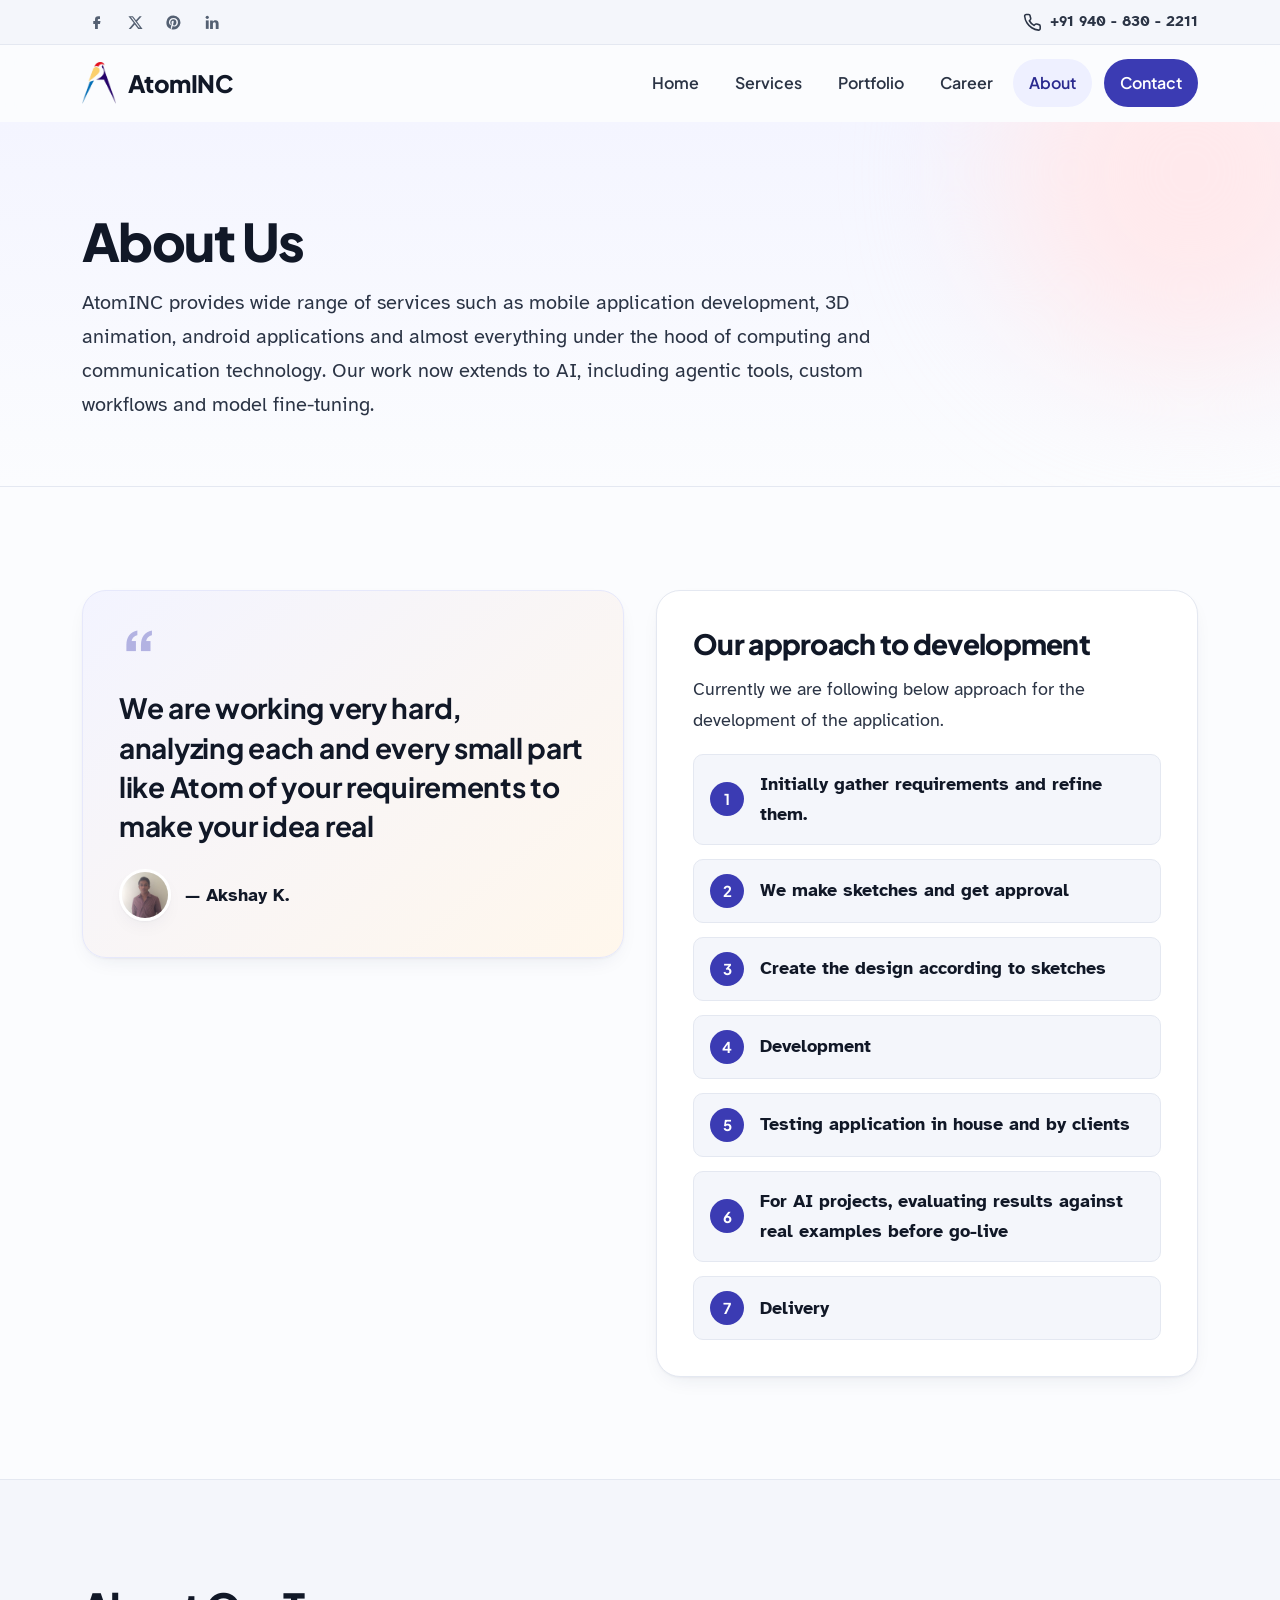
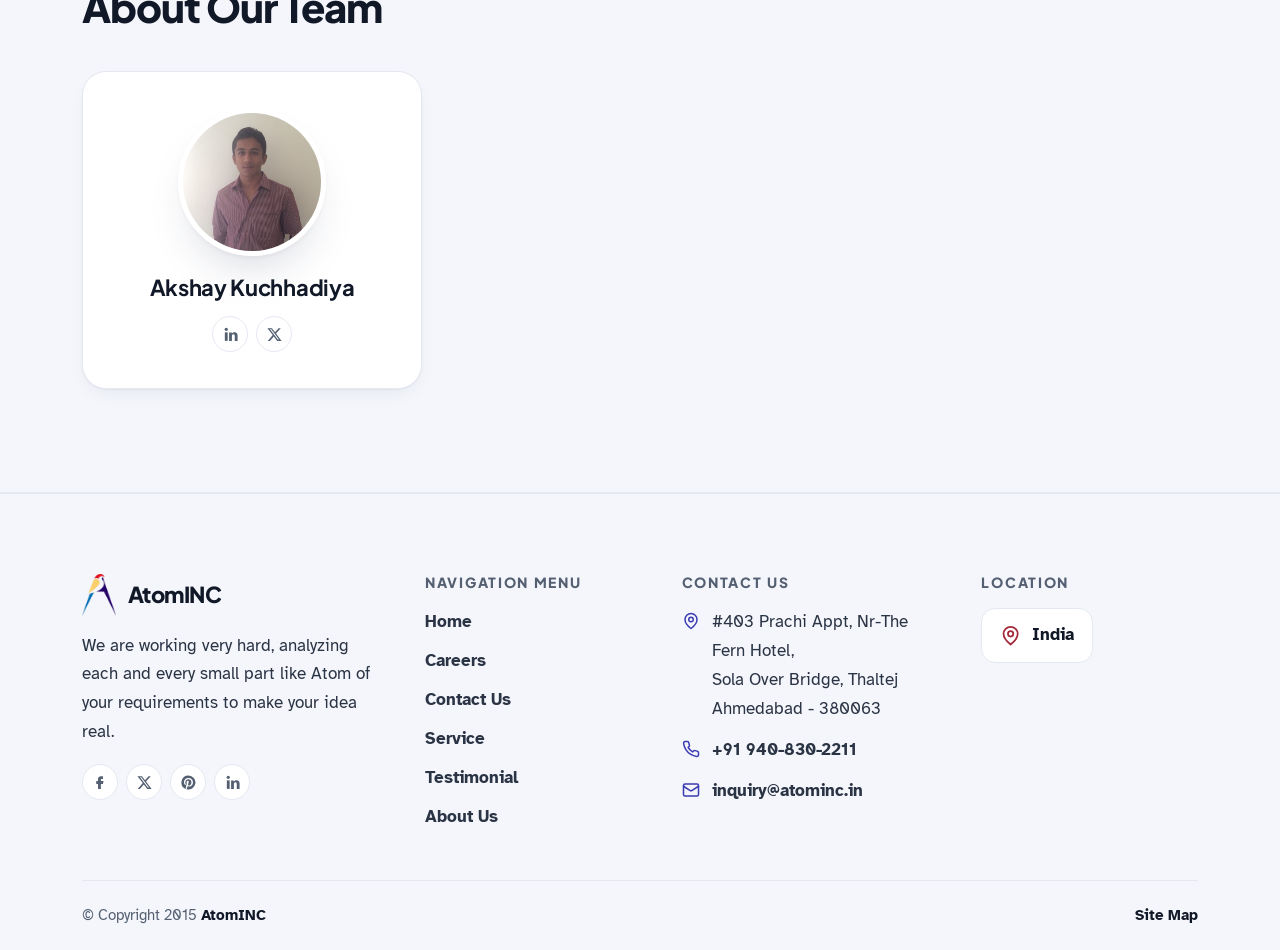
==== commit ba773ef1: "Redesign site with modern light theme and add AI services content - Rebuild all pages with a light, " ====
--- a/aboutus.html
+++ b/aboutus.html
@@ -1,447 +1,121 @@
-<!DOCTYPE html>
-<html>
-    <head>
-    <!-- Title here -->
-    <title>About - AtomINC </title>
-    <!-- Description, Keywords and Author -->
-    <meta name="description" content="AtomINC provides wide range of services such as mobile application development, android applications and almost everything under the hood of computing and communication technology. ">
-    <meta name="keywords" content="Software Development,Mobile,Web,Application Development,Application Development,Android,iPhone,iPad,Development,Responsive,Outsourcing,offshore,Enterprise Mobility, Applications Development, Hire iPhone Apps Developer, Enterprise mobile solutions , web strategy planning, iPhone Apps Development, Android Apps Development">
-    <meta name="author" content="in.linkedin.com/in/akshay18">
-    <link rel="canonical" href="http://www.atominc.in/" />
-    <meta name="language" content="EN" />
-    <meta name="copyright" content="AtomINC" />
-
-    <meta name="document-classification" content="Internet" />
-    <meta name="document-type" content="Public" />
-    <meta name="document-rating" content="Safe for Kids" />
-    <meta name="document-distribution" content="Global" />
-    <meta name="viewport" content="width=device-width, initial-scale=1.0">
-
-    <!-- Styles -->
-    <!-- Bootstrap CSS -->
-    <link href="css/bootstrap.min.css" rel="stylesheet">
-    <!-- Animate CSS -->
-    <link href="css/animate.min.css" rel="stylesheet">
-    <!-- SLIDER REVOLUTION 4.x CSS SETTINGS -->
-    <link href="css/settings.css" rel="stylesheet">
-    <!--[if IE ]><link rel="stylesheet" href="css/settings-ie8.css"><![endif]-->
-    <!-- Portfolio CSS -->
-    <link href="css/prettyPhoto.css" rel="stylesheet">
-    <!-- Countdown CSS -->
-    <link href="css/jquery.countdown.css" rel="stylesheet">
-    <!-- Font awesome CSS -->
-    <link href="css/font-awesome.min.css" rel="stylesheet">
-    <!-- Custom CSS -->
-    <link href="css/style.css" rel="stylesheet">
-    <!--[if IE]><link rel="stylesheet" href="css/ie-style.css"><![endif]-->
-
-    <!-- Favicon -->
-    <link rel="shortcut icon" href="#">
-</head>
-	<body>
-		
-		<!-- Body Wrapper -->
-		<div class="wrapper white">
-		
-			<!-- Header Start -->
-            <div class="header">
-                <!-- Header Information -->
-                <div class="header-info">
-                    <div class="container">
-                        <div class="row">
-                            <div class="col-md-4 col-sm-4">
-                                <!-- Social Media -->
-                                <div class="social">
-                                    <a target="_blank" href="https://www.facebook.com/pages/Atominc/1621077121454572" class="facebook"><i class="fa fa-facebook"></i></a>
-                                    <a target="_blank" href="https://plus.google.com/106415857132873539191/about" class="google-plus"><i class="fa fa-google-plus"></i></a>
-                                    <a  href="#" class="twitter"><i class="fa fa-twitter"></i></a>
-                                    <a target="_blank" href="https://www.pinterest.com/atominc/" class="pinterest"><i class="fa fa-pinterest"></i></a>
-                                    <a target="_blank" href="https://www.linkedin.com/company/atominc" class="linkedin"><i class="fa fa-linkedin"></i></a>
-                                </div>
-                            </div>
-                            <div class="col-md-4 col-sm-4">
-                            </div>
-                            <div class="col-md-4 col-sm-4">
-                                <!-- Contact Info -->
-                                <div class="contact-info">
-                                    <span><i class="fa fa-phone br-lblue"></i> <strong>+91 940 - 830 - 2211</strong></span>
-                                </div>
-                            </div>
-                        </div>
-                    </div>
-                </div>
-                <!-- Header Navigation -->
-                <div class="header-navigation">
-                    <div class="container">
-                        <div class="row">
-                            <div class="col-md-4">
-                                <!-- Logo -->
-                                <div class="logo">
-                                    <!-- Heading -->
-                                    <h1><a href="index.html"><i><img src="img/Logo.png"></i> AtomINC</a></h1>
-                                </div>
-                            </div>
-                            <div class="col-md-8">
-                                <!-- Bootstrap Navbar -->
-                                <nav class="navbar navbar-default" role="navigation">
-                                    <!-- Brand and toggle get grouped for better mobile display -->
-                                    <div class="navbar-header">
-                                        <button type="button" class="navbar-toggle br-orange" data-toggle="collapse" data-target="#bs-example-navbar-collapse-1">
-                                            <span class="sr-only">Toggle navigation</span>
-                                            <span class="icon-bar"></span>
-                                            <span class="icon-bar"></span>
-                                            <span class="icon-bar"></span>
-                                        </button>
-                                    </div>
-                                    <!-- Collect the nav links, forms, and other content for toggling -->
-                                    <div class="collapse navbar-collapse" id="bs-example-navbar-collapse-1">
-                                        <ul class="nav navbar-nav navbar-right">
-                                            <li>
-                                                <a href="index.html" class="br-orange">
-                                                    <!-- Link Icon -->
-                                                    <i class="fa fa-home link-icon"></i>
-                                                    <!-- Link Title -->
-                                                    <span class="link-title">Home</span>
-                                                </a>
-                                            </li>
-                                            <li class="dropdown">
-                                                <a href="service.html" class="dropdown-toggle br-purple" data-toggle="dropdown">
-                                                    <!-- Link Icon -->
-                                                    <i class="fa fa-server link-icon"></i>
-                                                    <!-- Link Title -->
-                                                    <span class="link-title">Services<b class="fa fa-angle-down"></b></span>
-                                                </a>
-                                                <ul class="dropdown-menu dropdown-sm">
-                                                    <li>
-                                                        <div class="row">
-                                                            <div class="col-md-6">
-                                                                <div class="col-inner col-disable">
-                                                                    <h4 class="br-orange"><i class="fa fa-share heading-icon"></i>About Services</h4>
-                                                                    <p>AtomINC provides wide range of services such as mobile application development, 3D animation, android applications and almost everything under the hood of computing and communication technology.</p>
-                                                                </div>
-                                                            </div>
-                                                            <div class="col-md-6">
-                                                                <div class="col-inner">
-                                                                    <ul class="list-unstyled">
-                                                                        <li><a href="service.html"><i class="fa fa-arrow-right dd-link-icon"></i>Mobile apps development</a></li>
-                                                                        <li><a href="service.html"><i class="fa fa-arrow-right dd-link-icon"></i>Gadget apps development</a></li>
-                                                                        <li><a href="service.html"><i class="fa fa-arrow-right dd-link-icon"></i>Website development</a></li>
-                                                                        <li><a href="service.html"><i class="fa fa-arrow-right dd-link-icon"></i>E-Commerce development</a></li>
-                                                                    </ul>
-                                                                </div>
-                                                            </div>
-                                                        </div>
-                                                    </li>
-                                                </ul>
-                                            </li>
-                                            <li class="dropdown">
-                                                <a href="#" class="dropdown-toggle br-lblue" data-toggle="dropdown">
-                                                    <!-- Link Icon -->
-                                                    <i class="fa fa-file link-icon"></i>
-                                                    <!-- Link Title -->
-                                                    <span class="link-title">Portfolio<b class="fa fa-angle-down"></b></span>
-                                                </a>
-                                                <ul class="dropdown-menu dropdown-md">
-                                                    <li>
-                                                        <div class="row">
-                                                            <div class="col-md-4">
-                                                                <div class="col-inner col-disable">
-                                                                    <!-- Heading -->
-                                                                    <h4 class="br-green"><i class="fa fa-filter heading-icon"></i>Mobile Apps.</h4>
-                                                                    <p>We are specialist in mobile application development.We work on all mobile platoform including iOS,Android,Windows,Black Berry.</p>
-
-                                                                </div>
-                                                            </div>
-                                                            <!-- Paragraph -->
-                                                            <div class="col-md-4">
-                                                                <div class="col-inner col-disable">
-                                                                    <!-- Heading -->
-                                                                    <h4 class="br-yellow"><i class="fa fa-ticket heading-icon"></i> Rugby Radio</h4>
-                                                                    <!-- Image -->
-                                                                    <img src="img/rugbyBackground.jpeg" class="img-responsive" alt="" />
-                                                                    <!-- Paragraph -->
-                                                                    <p>Rugby Radio merges quality professional commentary with thought provoking interviews and podcasts with people from the rugby spectrum including professional players, referees and agents.</p>
-                                                                    <!-- View Next Button -->
-                                                                    <div class="view-button">
-                                                                        <a href="portfolio.html" class="btn btn-danger btn-sm">View More <i class="fa fa-angle-right"></i></a>
-                                                                    </div>
-                                                                </div>
-                                                            </div>
-                                                            <div class="col-md-4">
-                                                                <div class="col-inner">
-                                                                    <ul class="list-unstyled">
-                                                                        <li><a href="portfolio.html"><i class="fa fa-arrow-right dd-link-icon"></i>Mobile Application</a></li>
-                                                                        <li><a href="portfolio.html"><i class="fa fa-arrow-right dd-link-icon"></i> Gadgets</a></li>
-                                                                        <li><a href="portfolio.html"><i class="fa fa-arrow-right dd-link-icon"></i>Websites</a></li>
-                                                                        <li><a href="portfolio.html"><i class="fa fa-arrow-right dd-link-icon"></i>E-Commerce</a></li>
-                                                                        <li><a href="testimonial.html"><i class="fa fa-arrow-right dd-link-icon"></i>What our clients sayes</a></li>
-                                                                    </ul>
-                                                                </div>
-                                                            </div>
-                                                        </div>
-                                                    </li>
-                                                </ul>
-                                            </li>
-                                            <li>
-                                                <a href="careers.html" class="br-green">
-                                                    <!-- Link Icon -->
-                                                    <i class="fa fa-gear link-icon"></i>
-                                                    <!-- Link Title -->
-                                                    <span class="link-title">Career</span>
-                                                </a>
-                                            </li>
-                                            <li>
-                                                <a href="aboutus.html" class="br-red">
-                                                    <!-- Link Icon -->
-                                                    <i class="fa fa-user link-icon"></i>
-                                                    <!-- Link Title -->
-                                                    <span class="link-title">About</span>
-                                                </a>
-                                            </li>
-                                            <li>
-                                                <a href="contact.html" class="br-yellow">
-                                                    <!-- Link Icon -->
-                                                    <i class="fa fa-phone link-icon"></i>
-                                                    <!-- Link Title -->
-                                                    <span class="link-title">Contact</span>
-                                                </a>
-                                            </li>
-                                        </ul>
-                                    </div><!-- /.navbar-collapse -->
-                                </nav>
-                            </div>
-                        </div>
-                    </div>
-                </div>
-            </div>
-			<!-- Header End -->
-			
-			<!-- Inner Page Content // Start -->
-			
-			<div class="inner-page">
-				<div class="container">
-					<div class="row">
-						<div class="col-md-3">
-							<!-- Inner Page Content Sidebar -->
-							<div class="page-sidebar">
-								<!-- Page Title -->
-								<div class="page-title br-green">
-									<!-- Inner Page Title // Heading -->
-									<h2>About Us</h2>
-									<!-- Paragraph -->
-									<p>AtomINC provides wide range of services such as mobile application development, 3D animation, android applications and almost everything under the hood of computing and communication technology.
-                                        </p>
-								</div>
-								<!-- Sidebar Links -->
-								<div class="sidebar-link col-disable">
-									<ul class="list-unstyled">
-                                        <li><a href="index.html" class="animated">Home <i class="fa fa-angle-double-right"></i></a></li>
-                                        <li><a href="aboutus.html" class="animated">About Us <i class="fa fa-angle-double-right"></i></a></li>
-                                        <li><a href="contact.html" class="animated">Contact Us <i class="fa fa-angle-double-right"></i></a></li>
-									</ul>
-								</div>
-							</div>
-						</div>
-						<!-- Main-bar Column -->
-						<div class="col-md-9">
-							<div class="page-mainbar aboutus">
-								<!-- About Content -->
-								<div class="aboutus-content">
-									<!-- Heading -->
-									<h3>About Us</h3>
-									<div class="row">
-										<div class="col-md-7 col-sm-7">
-											<!-- Client Quotes -->
-											<div class="aboutus-quote">
-												<!-- Quotes -->
-												<span>&#8220;</span>
-												<!-- Paragraph -->
-												<p>We are working very hard,analyzing each and every small part like Atom of your requirements to make your idea real</p>
-												<h5 class="pull-right">- <img src="img/user.jpg" class="img-responsive img-circle" alt="" /> Akshay K.</h5>
-												<div class="clearfix"></div>
-											</div>
-										</div>
-										<div class="col-md-5 col-sm-5">
-											<h6>Our approch to development</h6>
-											<!-- Paragraph -->
-											<p class="grey">Currently we are following below approach for the development of the application.<br>
-
-                                                1) Initially gather requirements and refine them.<br>
-                                                2) we make sketches and gets approval<br>
-                                                3) Create the design according to sketches<br>
-                                                4) Development<br>
-                                                5) Testing application in house and by clients<br>
-                                                5) Delivery </p>
-										</div>
-									</div>
-								</div>	
-								<!-- About Us Member -->
-								<div class="aboutus-member">
-									<!-- Heading -->
-									<h3>About Our Team</h3>
-									<div class="row">
-										<div class="col-md-4 col-sm-4">
-											<!-- Member Content -->
-											<div class="member-content">
-												<!-- Image -->
-												<img src="img/user.jpg" class="img-responsive img-circle" alt="" />
-												<!-- Heading -->
-												<h4>Akshay Kuchhadiya</h4>
-												<hr />
-												<!-- Social Media -->
-												<div class="social">
-                                                    <a target="_blank" href="in.linkedin.com/in/akshay18" class="linkedin"><i class="fa fa-linkedin"></i></a>
-                                                    <a href="https://plus.google.com/+AkshayKKuchhadiya/" class="google-plus"><i class="fa fa-google-plus"></i></a>
-													<a href="https://twitter.com/anonymous_akkii" class="twitter"><i class="fa fa-twitter"></i></a>
-													<!--<a href="#" class="pinterest"><i class="fa fa-pinterest"></i></a>-->
-												</div>
-											</div>
-										</div>
-									</div>
-								</div>
-							</div>
-						</div>
-					</div>
-				</div>
-			</div>
-			
-			<!-- Inner Page Content // End -->
-			
-			<!-- Footer Start -->
-
-            <div class="footer">
-                <div class="container">
-                    <div class="row">
-                        <div class="col-md-3 col-sm-6">
-                            <!-- Footer Widget -->
-                            <div class="footer-widget">
-                                <!-- Logo Icon -->
-                                <!-- Heading -->
-                                <h2><a href="index.html"><i class="fa logo-icon"><img src="img/Logo.png"></i> AtomINC</a></h2>
-                                <!-- Paragraph -->
-                                <p>We are working very hard,analyzing each and every small part like Atom of your requirements to make your idea real.</p>
-                                <!-- Social Media -->
-                                <div class="social">
-                                    <a target="_blank" href="https://www.facebook.com/pages/Atominc/1621077121454572" class="facebook"><i class="fa fa-facebook"></i></a>
-                                    <a target="_blank" href="https://plus.google.com/106415857132873539191/about" class="google-plus"><i class="fa fa-google-plus"></i></a>
-                                    <a  href="#" class="twitter"><i class="fa fa-twitter"></i></a>
-                                    <a target="_blank" href="https://www.pinterest.com/atominc/" class="pinterest"><i class="fa fa-pinterest"></i></a>
-                                    <a target="_blank" href="https://www.linkedin.com/company/atominc" class="linkedin"><i class="fa fa-linkedin"></i></a>
-                                </div>
-                            </div>
-                        </div>
-                        <div class="col-md-3 col-sm-6">
-                            <!-- Footer Widget -->
-                            <div class="footer-widget">
-                                <!-- Heading -->
-                                <h5><i class="fa fa-plus br-red"></i> Navigation Menu</h5>
-                                <div class="row">
-                                    <div class="col-md-6 col-sm-6 col-xs-6">
-                                        <!-- Menu Icons link -->
-                                        <ul class="list-unstyled">
-                                            <li><a href="index.html"><i class="fa fa-home br-red"></i> Home</a></li>
-                                            <li><a href="careers.html"><i class="fa fa-book br-yellow"></i> Careers</a></li>
-                                            <li><a href="contact.html"><i class="fa fa-phone br-green"></i> Contact Us</a></li>
-                                            <li><a href="service.html"><i class="fa fa-gear br-lblue"></i> Service</a></li>
-                                            <li><a href="testimonial.html"><i class="fa fa-comment br-purple"></i> Testimonial</a></li>
-                                        </ul>
-                                    </div>
-                                    <div class="col-md-6 col-sm-6 col-xs-6">
-                                        <!-- Menu Icons link -->
-                                        <ul class="list-unstyled">
-                                            <li><a href="aboutus.html"><i class="fa fa-user br-orange"></i> About Us</a></li>
-                                        </ul>
-                                    </div>
-                                </div>
-                            </div>
-                        </div>
-                        <div class="clearfix visible-sm"></div>
-                        <div class="col-md-3 col-sm-6">
-                            <!-- Footer Widget -->
-                            <div class="footer-widget">
-                                <!-- Heading -->
-                                <h5><i class="fa fa-map-marker br-yellow"></i> Contact Us</h5>
-                                <address>
-                                    <i class="fa fa-home br-green"></i> #403 Prachi Appt,Nr-The Fern Hotel, <br />
-                                    &nbsp; &nbsp; &nbsp; &nbsp; Sola Over Bridge,Thaltej<br />
-                                    &nbsp; &nbsp; &nbsp; &nbsp; Ahmedabad - 380063 <br />
-                                    <span><i class="fa fa-phone br-orange"></i> +91 940-830-2211</span>
-                                    <span><i class="fa fa-envelope-o br-blue"></i> <a href="#">inquiry@atominc.in</a></span>
-                                </address>
-                            </div>
-                        </div>
-                        <div class="col-md-3 col-sm-6">
-                            <!-- Footer Widget -->
-                            <div class="footer-widget">
-                                <!-- Heading -->
-                                <h5><i class="fa fa-location-arrow br-lblue"></i> Location</h5>
-                                <!-- Google Map -->
-                                <div class="map">
-                                    <!-- Image -->
-                                    <img src="img/map.png" class="img-responsive" alt="" />
-                                    <!-- Map Marker -->
-                                    <i class="fa fa-map-marker marker india lblue"></i>
-                                </div>
-								<span class="location-name">
-									<i class="fa fa-map-marker br-lblue"></i> India &nbsp;&nbsp;
-								</span>
-                            </div>
-                        </div>
-                    </div>
-                    <!-- Footer Copyright -->
-                    <div class="footer-copyright">
-                        <p>&copy; Copyright 2015 <a href="#">AtomINC</a></p>
-                    </div>
-                </div>
-            </div>
-			
-			<!-- Footer End -->
-			
-		</div>
-		<!-- Footer End -->
-		
-		<!-- Scroll to top -->
-		<span class="totop"><a href="#"><i class="fa fa-angle-up"></i></a></span> 
-
-		
-		
-		
-		<!-- Javascript files -->
-		<!-- jQuery -->
-		<script src="js/jquery.js"></script>
-		<!-- Bootstrap JS -->
-		<script src="js/bootstrap.min.js"></script>
-		<!-- Cycle JS -->
-		<script type="text/javascript" src="js/jquery.cycle.all.js"></script>
-		<!-- jQuery flot -->
-		<!--[if lte IE 8]><script language="javascript" type="text/javascript" src="js/excanvas.min.js"></script><![endif]-->
-		<script src="js/jquery.flot.min.js"></script>     
-		<script src="js/jquery.flot.resize.min.js"></script>
-		<!-- Count To JS  -->
-		<script src="js/jquery.countTo.js"></script>
-		<!-- jQuery way points -->
-		<script src="js/waypoints.min.js"></script>
-		<!-- SLIDER REVOLUTION 4.x SCRIPTS  -->
-		<script type="text/javascript" src="js/jquery.themepunch.plugins.min.js"></script>
-		<script type="text/javascript" src="js/jquery.themepunch.revolution.min.js"></script>
-		<!-- Masonry JS -->
-		<script src="js/masonry.pkgd.min.js"></script>
-		<script src="js/imagesloaded.pkgd.min.js"></script>
-		<!-- jQuery prettyPhoto & Isotope -->
-		<script src="js/jquery.prettyPhoto.js"></script>
-		<script src="js/isotope.js"></script>
-		<!-- Jquery for Countdown  -->
-		<script type="text/javascript" src="js/jquery.countdown.min.js"></script>
-		<!-- Respond JS for IE8 -->
-		<script src="js/respond.min.js"></script>
-		<!-- HTML5 Support for IE -->
-		<script src="js/html5shiv.js"></script>
-		<!-- Custom JS -->
-		<script src="js/custom.js"></script>
-		<!-- This Page JavaScript -->
-		<script type="text/javascript" >
-			
-			// Type your codde here
-		</script>
-	</body>	
-</html>+<!DOCTYPE html>
+<html lang="en" class="no-js">
+<head>
+  <meta charset="utf-8">
+  <meta name="viewport" content="width=device-width, initial-scale=1">
+  <title>About - AtomINC</title>
+  <meta name="description" content="AtomINC provides mobile application development, web development, AI agents, custom agentic workflows and model fine-tuning, and almost everything under the hood of computing and communication technology.">
+  <meta name="theme-color" content="#fbfcfe">
+  <link rel="icon" type="image/png" href="img/Logo.png">
+  <link rel="preconnect" href="https://fonts.googleapis.com">
+  <link rel="preconnect" href="https://fonts.gstatic.com" crossorigin>
+  <link href="https://fonts.googleapis.com/css2?family=Atkinson+Hyperlegible:ital,wght@0,400;0,700;1,400&family=Plus+Jakarta+Sans:wght@600;700;800&display=swap" rel="stylesheet">
+  <link rel="stylesheet" href="css/site.css">
+</head>
+<body>
+<a class="skip-link" href="#main">Skip to content</a>
+
+<div class="topbar">
+  <div class="wrap">
+    <div class="social"><a href="https://www.facebook.com/pages/Atominc/1621077121454572" target="_blank" rel="noopener" aria-label="Facebook" title="Facebook"><svg class="icon fill" viewBox="0 0 24 24" aria-hidden="true"><path d="M15.5 3H13a4.5 4.5 0 0 0-4.5 4.5V10H6v4h2.5v7h4v-7h3l.75-4H12.5V7.75c0-.41.34-.75.75-.75h2.25z"/></svg></a><a href="https://x.com/akkii1804" target="_blank" rel="noopener" aria-label="X" title="X"><svg class="icon fill" viewBox="0 0 24 24" aria-hidden="true"><path d="M17.75 3h3.07l-6.7 7.66L22 21h-6.17l-4.83-6.32L5.47 21H2.4l7.17-8.2L2 3h6.33l4.37 5.78L17.75 3zm-1.08 16.2h1.7L7.4 4.73H5.58l11.09 14.47z"/></svg></a><a href="https://www.pinterest.com/atominc/" target="_blank" rel="noopener" aria-label="Pinterest" title="Pinterest"><svg class="icon fill" viewBox="0 0 24 24" aria-hidden="true"><path d="M12 2a10 10 0 0 0-3.64 19.31c-.09-.78-.16-1.98.03-2.83l1.17-4.96s-.3-.6-.3-1.48c0-1.39.8-2.42 1.8-2.42.85 0 1.26.64 1.26 1.4 0 .86-.55 2.14-.83 3.33-.24 1 .5 1.8 1.48 1.8 1.78 0 3.15-1.88 3.15-4.58 0-2.4-1.72-4.07-4.18-4.07-2.85 0-4.52 2.14-4.52 4.34 0 .86.33 1.78.74 2.28.08.1.09.19.07.29l-.28 1.13c-.04.18-.15.22-.34.13-1.25-.58-2.03-2.4-2.03-3.87 0-3.15 2.29-6.04 6.6-6.04 3.46 0 6.15 2.47 6.15 5.77 0 3.44-2.17 6.21-5.18 6.21-1.01 0-1.97-.53-2.29-1.15l-.62 2.38c-.23.87-.84 1.96-1.25 2.62A10 10 0 1 0 12 2z"/></svg></a><a href="https://www.linkedin.com/company/atominc" target="_blank" rel="noopener" aria-label="LinkedIn" title="LinkedIn"><svg class="icon fill" viewBox="0 0 24 24" aria-hidden="true"><path d="M4 9h4v12H4z"/><circle cx="6" cy="4.75" r="2.25"/><path d="M10 9h3.8v1.7c.55-1 1.9-2 3.9-2 3.2 0 4.3 2 4.3 5.1V21h-4v-6.4c0-1.5-.3-2.8-1.9-2.8s-2.1 1.2-2.1 2.7V21h-4z"/></svg></a></div>
+    <a href="tel:+919408302211"><svg class="icon " viewBox="0 0 24 24" aria-hidden="true"><path d="M22 16.92v3a2 2 0 0 1-2.18 2 19.79 19.79 0 0 1-8.63-3.07 19.5 19.5 0 0 1-6-6 19.79 19.79 0 0 1-3.07-8.67A2 2 0 0 1 4.11 2h3a2 2 0 0 1 2 1.72 12.84 12.84 0 0 0 .7 2.81 2 2 0 0 1-.45 2.11L8.09 9.91a16 16 0 0 0 6 6l1.27-1.27a2 2 0 0 1 2.11-.45 12.84 12.84 0 0 0 2.81.7A2 2 0 0 1 22 16.92z"/></svg><span>+91 940 - 830 - 2211</span></a>
+  </div>
+</div>
+
+<header class="site-header">
+  <div class="wrap">
+    <a class="brand" href="index.html" aria-label="AtomINC home">
+      <img src="img/logo-mark.png" alt="" width="34" height="42">
+      <span>AtomINC</span>
+    </a>
+    <button class="nav-toggle" type="button" aria-expanded="false" aria-controls="site-nav" aria-label="Toggle navigation">
+      <svg class="icon i-open" viewBox="0 0 24 24" aria-hidden="true"><path d="M4 6h16"/><path d="M4 12h16"/><path d="M4 18h16"/></svg><svg class="icon i-close" viewBox="0 0 24 24" aria-hidden="true"><path d="M18 6 6 18"/><path d="m6 6 12 12"/></svg>
+    </button>
+    <nav class="nav" id="site-nav" aria-label="Main">
+      <ul>
+        <li><a href="index.html">Home</a></li><li><a href="service.html">Services</a></li><li><a href="portfolio.html">Portfolio</a></li><li><a href="careers.html">Career</a></li><li><a href="aboutus.html" aria-current="page">About</a></li><li><a href="contact.html" class="nav-cta">Contact</a></li>
+      </ul>
+    </nav>
+  </div>
+</header>
+
+<main id="main">
+<section class="page-hero" style="--hero-tint:#ffe9ec">
+  <div class="wrap">
+    <h1>About Us</h1>
+    <p>AtomINC provides wide range of services such as mobile application development, 3D animation, android applications and almost everything under the hood of computing and communication technology. Our work now extends to AI, including agentic tools, custom workflows and model fine-tuning.</p>
+  </div>
+</section>
+
+<section class="section">
+  <div class="wrap grid grid-2" style="gap:32px; align-items:start">
+    <figure class="card quote-card reveal" style="margin:0">
+      <blockquote>We are working very hard, analyzing each and every small part like Atom of your requirements to make your idea real</blockquote>
+      <figcaption class="byline"><img src="img/user-480.jpg" alt="" width="52" height="52"> — Akshay K.</figcaption>
+    </figure>
+    <div class="card reveal">
+      <h2 style="font-size:1.75rem">Our approach to development</h2>
+      <p>Currently we are following below approach for the development of the application.</p>
+      <ol class="steps"><li>Initially gather requirements and refine them.</li><li>We make sketches and get approval</li><li>Create the design according to sketches</li><li>Development</li><li>Testing application in house and by clients</li><li>For AI projects, evaluating results against real examples before go-live</li><li>Delivery</li></ol>
+    </div>
+  </div>
+</section>
+
+<section class="section alt">
+  <div class="wrap">
+    <div class="section-head"><h2>About Our Team</h2></div>
+    <div class="card member reveal">
+      <img src="img/user-480.jpg" alt="Akshay Kuchhadiya" width="148" height="148" loading="lazy">
+      <h3>Akshay Kuchhadiya</h3>
+      <div class="social"><a href="https://in.linkedin.com/in/akshay18" target="_blank" rel="noopener" aria-label="LinkedIn" title="LinkedIn"><svg class="icon fill" viewBox="0 0 24 24" aria-hidden="true"><path d="M4 9h4v12H4z"/><circle cx="6" cy="4.75" r="2.25"/><path d="M10 9h3.8v1.7c.55-1 1.9-2 3.9-2 3.2 0 4.3 2 4.3 5.1V21h-4v-6.4c0-1.5-.3-2.8-1.9-2.8s-2.1 1.2-2.1 2.7V21h-4z"/></svg></a><a href="https://x.com/akkii1804" target="_blank" rel="noopener" aria-label="X" title="X"><svg class="icon fill" viewBox="0 0 24 24" aria-hidden="true"><path d="M17.75 3h3.07l-6.7 7.66L22 21h-6.17l-4.83-6.32L5.47 21H2.4l7.17-8.2L2 3h6.33l4.37 5.78L17.75 3zm-1.08 16.2h1.7L7.4 4.73H5.58l11.09 14.47z"/></svg></a></div>
+    </div>
+  </div>
+</section>
+</main>
+
+<footer class="site-footer">
+  <div class="wrap">
+    <div class="footer-grid">
+      <div>
+        <a class="brand" href="index.html">
+          <img src="img/logo-mark.png" alt="" width="30" height="38">
+          <span>AtomINC</span>
+        </a>
+        <p>We are working very hard, analyzing each and every small part like Atom of your requirements to make your idea real.</p>
+        <div class="social"><a href="https://www.facebook.com/pages/Atominc/1621077121454572" target="_blank" rel="noopener" aria-label="Facebook" title="Facebook"><svg class="icon fill" viewBox="0 0 24 24" aria-hidden="true"><path d="M15.5 3H13a4.5 4.5 0 0 0-4.5 4.5V10H6v4h2.5v7h4v-7h3l.75-4H12.5V7.75c0-.41.34-.75.75-.75h2.25z"/></svg></a><a href="https://x.com/akkii1804" target="_blank" rel="noopener" aria-label="X" title="X"><svg class="icon fill" viewBox="0 0 24 24" aria-hidden="true"><path d="M17.75 3h3.07l-6.7 7.66L22 21h-6.17l-4.83-6.32L5.47 21H2.4l7.17-8.2L2 3h6.33l4.37 5.78L17.75 3zm-1.08 16.2h1.7L7.4 4.73H5.58l11.09 14.47z"/></svg></a><a href="https://www.pinterest.com/atominc/" target="_blank" rel="noopener" aria-label="Pinterest" title="Pinterest"><svg class="icon fill" viewBox="0 0 24 24" aria-hidden="true"><path d="M12 2a10 10 0 0 0-3.64 19.31c-.09-.78-.16-1.98.03-2.83l1.17-4.96s-.3-.6-.3-1.48c0-1.39.8-2.42 1.8-2.42.85 0 1.26.64 1.26 1.4 0 .86-.55 2.14-.83 3.33-.24 1 .5 1.8 1.48 1.8 1.78 0 3.15-1.88 3.15-4.58 0-2.4-1.72-4.07-4.18-4.07-2.85 0-4.52 2.14-4.52 4.34 0 .86.33 1.78.74 2.28.08.1.09.19.07.29l-.28 1.13c-.04.18-.15.22-.34.13-1.25-.58-2.03-2.4-2.03-3.87 0-3.15 2.29-6.04 6.6-6.04 3.46 0 6.15 2.47 6.15 5.77 0 3.44-2.17 6.21-5.18 6.21-1.01 0-1.97-.53-2.29-1.15l-.62 2.38c-.23.87-.84 1.96-1.25 2.62A10 10 0 1 0 12 2z"/></svg></a><a href="https://www.linkedin.com/company/atominc" target="_blank" rel="noopener" aria-label="LinkedIn" title="LinkedIn"><svg class="icon fill" viewBox="0 0 24 24" aria-hidden="true"><path d="M4 9h4v12H4z"/><circle cx="6" cy="4.75" r="2.25"/><path d="M10 9h3.8v1.7c.55-1 1.9-2 3.9-2 3.2 0 4.3 2 4.3 5.1V21h-4v-6.4c0-1.5-.3-2.8-1.9-2.8s-2.1 1.2-2.1 2.7V21h-4z"/></svg></a></div>
+      </div>
+      <div>
+        <h2>Navigation Menu</h2>
+        <ul class="footer-links">
+          <li><a href="index.html">Home</a></li>
+          <li><a href="careers.html">Careers</a></li>
+          <li><a href="contact.html">Contact Us</a></li>
+          <li><a href="service.html">Service</a></li>
+          <li><a href="testimonial.html">Testimonial</a></li>
+          <li><a href="aboutus.html">About Us</a></li>
+        </ul>
+      </div>
+      <div>
+        <h2>Contact Us</h2>
+        <address>
+          <div><svg class="icon " viewBox="0 0 24 24" aria-hidden="true"><path d="M20 10c0 6-8 12-8 12s-8-6-8-12a8 8 0 0 1 16 0Z"/><circle cx="12" cy="10" r="3"/></svg><span>#403 Prachi Appt, Nr-The Fern Hotel,<br>Sola Over Bridge, Thaltej<br>Ahmedabad - 380063</span></div>
+          <div><svg class="icon " viewBox="0 0 24 24" aria-hidden="true"><path d="M22 16.92v3a2 2 0 0 1-2.18 2 19.79 19.79 0 0 1-8.63-3.07 19.5 19.5 0 0 1-6-6 19.79 19.79 0 0 1-3.07-8.67A2 2 0 0 1 4.11 2h3a2 2 0 0 1 2 1.72 12.84 12.84 0 0 0 .7 2.81 2 2 0 0 1-.45 2.11L8.09 9.91a16 16 0 0 0 6 6l1.27-1.27a2 2 0 0 1 2.11-.45 12.84 12.84 0 0 0 2.81.7A2 2 0 0 1 22 16.92z"/></svg><a href="tel:+919408302211">+91 940-830-2211</a></div>
+          <div><svg class="icon " viewBox="0 0 24 24" aria-hidden="true"><rect x="2" y="4" width="20" height="16" rx="2"/><path d="m22 7-8.97 5.7a1.94 1.94 0 0 1-2.06 0L2 7"/></svg><a href="mailto:inquiry@atominc.in">inquiry@atominc.in</a></div>
+        </address>
+      </div>
+      <div>
+        <h2>Location</h2>
+        <span class="location-chip"><svg class="icon " viewBox="0 0 24 24" aria-hidden="true"><path d="M20 10c0 6-8 12-8 12s-8-6-8-12a8 8 0 0 1 16 0Z"/><circle cx="12" cy="10" r="3"/></svg> India</span>
+      </div>
+    </div>
+    <div class="footer-bottom">
+      <span>&copy; Copyright 2015 <a href="index.html">AtomINC</a></span>
+      <a href="sitemap.html">Site Map</a>
+    </div>
+  </div>
+</footer>
+
+<a class="to-top" href="#main" aria-label="Back to top"><svg class="icon " viewBox="0 0 24 24" aria-hidden="true"><path d="m18 15-6-6-6 6"/></svg></a>
+<script src="js/site.js"></script>
+</body>
+</html>
--- a/css/site.css
+++ b/css/site.css
@@ -0,0 +1,428 @@
+/* =========================================================
+   AtomINC — site stylesheet (light, high-legibility redesign)
+   ========================================================= */
+
+:root {
+  /* Surfaces */
+  --bg: #fbfcfe;
+  --surface: #ffffff;
+  --surface-2: #f4f6fb;
+  --line: #e4e8f1;
+  --line-strong: #d3d9e6;
+
+  /* Text — all pass WCAG AA on --bg / --surface */
+  --ink: #111827;
+  --text: #2b3445;
+  --muted: #546072;
+
+  /* Brand (drawn from the AtomINC bird) */
+  --brand: #3b3bb3;          /* indigo */
+  --brand-ink: #2a2a8f;
+  --brand-soft: #eef0ff;
+
+  /* Soft pastel tints for cards & icons */
+  --sky: #e6f3ff;    --sky-ink: #1f5f99;
+  --mint: #e6f7ef;   --mint-ink: #1d6b48;
+  --peach: #fff3e3;  --peach-ink: #94530f;
+  --rose: #ffecee;   --rose-ink: #a32a3a;
+  --lilac: #f1ecff;  --lilac-ink: #5a3aa8;
+
+  --radius-sm: 10px;
+  --radius: 16px;
+  --radius-lg: 24px;
+  --shadow-sm: 0 1px 2px rgba(17, 24, 39, .05);
+  --shadow: 0 1px 2px rgba(17, 24, 39, .04), 0 8px 24px -12px rgba(30, 41, 80, .14);
+  --shadow-lg: 0 2px 4px rgba(17, 24, 39, .04), 0 24px 48px -20px rgba(30, 41, 80, .22);
+
+  --font-body: "Atkinson Hyperlegible", "Segoe UI", system-ui, -apple-system, Roboto, Arial, sans-serif;
+  --font-head: "Plus Jakarta Sans", "Segoe UI", system-ui, -apple-system, Roboto, Arial, sans-serif;
+
+  --wrap: 1180px;
+  --gutter: clamp(16px, 4vw, 32px);
+}
+
+*, *::before, *::after { box-sizing: border-box; }
+html { -webkit-text-size-adjust: 100%; scroll-behavior: smooth; }
+@media (prefers-reduced-motion: reduce) { html { scroll-behavior: auto; } }
+
+body {
+  margin: 0;
+  overflow-x: clip;
+  background: var(--bg);
+  color: var(--text);
+  font-family: var(--font-body);
+  font-size: 1.125rem;          /* 18px base for readability */
+  line-height: 1.7;
+  -webkit-font-smoothing: antialiased;
+  text-rendering: optimizeLegibility;
+}
+
+img { max-width: 100%; height: auto; display: block; }
+a { color: var(--brand); text-decoration-thickness: 1.5px; text-underline-offset: 3px; }
+a:hover { color: var(--brand-ink); }
+:focus-visible { outline: 3px solid #8b8cf0; outline-offset: 3px; border-radius: 6px; }
+
+h1, h2, h3, h4, h5 {
+  font-family: var(--font-head);
+  color: var(--ink);
+  line-height: 1.2;
+  letter-spacing: -0.015em;
+  margin: 0 0 .5em;
+}
+h1 { font-size: clamp(2.25rem, 5.2vw, 3.75rem); font-weight: 800; letter-spacing: -0.03em; }
+h2 { font-size: clamp(1.75rem, 3.4vw, 2.5rem); font-weight: 800; letter-spacing: -0.025em; }
+h3 { font-size: 1.375rem; font-weight: 700; }
+h4 { font-size: 1.125rem; font-weight: 700; }
+p { margin: 0 0 1em; }
+
+.wrap { max-width: var(--wrap); margin: 0 auto; padding: 0 var(--gutter); }
+.skip-link { position: absolute; left: 12px; top: -48px; z-index: 100; background: var(--ink); color: #fff; padding: 8px 14px; border-radius: 8px; }
+.skip-link:focus { top: 12px; color: #fff; }
+
+.icon { width: 1.25em; height: 1.25em; flex: none; stroke: currentColor; fill: none; stroke-width: 2; stroke-linecap: round; stroke-linejoin: round; }
+.icon.fill { fill: currentColor; stroke: none; }
+
+/* ---------- Top bar ---------- */
+.topbar { background: var(--surface-2); border-bottom: 1px solid var(--line); font-size: .9375rem; }
+.topbar .wrap { display: flex; align-items: center; justify-content: space-between; gap: 16px; min-height: 44px; }
+.topbar a { color: var(--text); text-decoration: none; display: inline-flex; align-items: center; gap: 8px; font-weight: 700; }
+.topbar a:hover { color: var(--brand); }
+
+.social { display: flex; gap: 8px; flex-wrap: wrap; }
+.social a {
+  width: 36px; height: 36px; border-radius: 50%;
+  display: inline-grid; place-items: center;
+  color: var(--muted); background: var(--surface); border: 1px solid var(--line);
+  transition: color .2s, border-color .2s, transform .2s, background .2s;
+}
+.social a:hover { color: var(--brand); border-color: #c9ccf5; background: var(--brand-soft); transform: translateY(-2px); }
+.social .icon { width: 17px; height: 17px; }
+.topbar .social a { width: 30px; height: 30px; background: transparent; border-color: transparent; }
+.topbar .social a:hover { background: var(--surface); border-color: var(--line); }
+
+/* ---------- Header / nav ---------- */
+.site-header {
+  position: sticky; top: 0; z-index: 50;
+  background: rgba(251, 252, 254, .86);
+  backdrop-filter: saturate(160%) blur(14px);
+  -webkit-backdrop-filter: saturate(160%) blur(14px);
+  border-bottom: 1px solid transparent;
+  transition: border-color .2s, box-shadow .2s;
+}
+.site-header.scrolled { border-bottom-color: var(--line); box-shadow: var(--shadow-sm); }
+.site-header .wrap { display: flex; align-items: center; justify-content: space-between; gap: 24px; min-height: 76px; }
+
+.brand { display: inline-flex; align-items: center; gap: 12px; text-decoration: none; color: var(--ink); }
+.brand img { width: auto; height: 42px; }
+.brand span { font-family: var(--font-head); font-weight: 800; font-size: 1.5rem; letter-spacing: -0.02em; }
+.brand:hover { color: var(--ink); }
+
+.nav ul { list-style: none; margin: 0; padding: 0; display: flex; align-items: center; gap: 4px; }
+.nav a {
+  display: block; padding: 10px 16px; border-radius: 999px;
+  font-family: var(--font-head); font-weight: 600; font-size: 1rem;
+  color: var(--text); text-decoration: none; transition: background .2s, color .2s;
+}
+.nav a:hover { background: var(--surface-2); color: var(--ink); }
+.nav a[aria-current="page"] { background: var(--brand-soft); color: var(--brand-ink); }
+.nav .nav-cta { background: var(--brand); color: #fff; margin-left: 8px; }
+.nav .nav-cta:hover, .nav .nav-cta[aria-current="page"] { background: var(--brand-ink); color: #fff; }
+
+.nav-toggle {
+  display: none; align-items: center; justify-content: center;
+  width: 46px; height: 46px; border-radius: 12px;
+  border: 1px solid var(--line-strong); background: var(--surface); color: var(--ink); cursor: pointer;
+}
+.nav-toggle .icon { width: 22px; height: 22px; }
+.nav-toggle .i-close { display: none; }
+.nav-open .nav-toggle .i-open { display: none; }
+.nav-open .nav-toggle .i-close { display: block; }
+
+@media (max-width: 920px) {
+  .nav-toggle { display: inline-flex; }
+  .nav {
+    position: absolute; left: 0; right: 0; top: 100%;
+    background: var(--surface); border-bottom: 1px solid var(--line); box-shadow: var(--shadow);
+    display: none; padding: 8px var(--gutter) 20px;
+  }
+  .nav-open .nav { display: block; }
+  .nav ul { flex-direction: column; align-items: stretch; gap: 2px; }
+  .nav a { padding: 14px 16px; border-radius: 12px; font-size: 1.0625rem; }
+  .nav .nav-cta { margin: 8px 0 0; text-align: center; }
+  .topbar .social { display: none; }
+}
+
+/* ---------- Buttons ---------- */
+.btn {
+  display: inline-flex; align-items: center; justify-content: center; gap: 10px;
+  padding: 14px 26px; border-radius: 999px; border: 1.5px solid transparent;
+  font-family: var(--font-head); font-weight: 700; font-size: 1rem; line-height: 1.2;
+  text-decoration: none; cursor: pointer; transition: transform .2s, box-shadow .2s, background .2s, color .2s, border-color .2s;
+}
+.btn .icon { width: 18px; height: 18px; transition: transform .2s; }
+.btn:hover .icon { transform: translateX(3px); }
+.btn-primary { background: var(--brand); color: #fff; box-shadow: 0 8px 20px -8px rgba(59, 59, 179, .55); }
+.btn-primary:hover { background: var(--brand-ink); color: #fff; transform: translateY(-1px); }
+.btn-ghost { background: var(--surface); color: var(--ink); border-color: var(--line-strong); }
+.btn-ghost:hover { border-color: var(--brand); color: var(--brand); }
+.btn-sm { padding: 10px 18px; font-size: .9375rem; }
+
+/* ---------- Sections ---------- */
+.section { padding: clamp(56px, 8vw, 104px) 0; }
+.section.tight { padding-top: 0; }
+.section.alt { background: var(--surface-2); border-top: 1px solid var(--line); border-bottom: 1px solid var(--line); }
+.eyebrow {
+  display: inline-flex; align-items: center; gap: 8px;
+  font-family: var(--font-head); font-weight: 700; font-size: .8125rem; letter-spacing: .12em; text-transform: uppercase;
+  color: var(--brand); background: var(--brand-soft); padding: 6px 14px; border-radius: 999px; margin-bottom: 18px;
+}
+.section-head { max-width: 760px; margin-bottom: 40px; }
+.lead { font-size: clamp(1.1875rem, 1.8vw, 1.3125rem); line-height: 1.65; color: var(--text); }
+
+.grid { display: grid; gap: 24px; }
+.grid-2 { grid-template-columns: repeat(2, minmax(0, 1fr)); }
+.grid-3 { grid-template-columns: repeat(3, minmax(0, 1fr)); }
+@media (max-width: 960px) { .grid-3 { grid-template-columns: repeat(2, minmax(0, 1fr)); } }
+@media (max-width: 680px) { .grid-2, .grid-3 { grid-template-columns: 1fr; } }
+
+.card {
+  background: var(--surface); border: 1px solid var(--line); border-radius: var(--radius-lg);
+  padding: clamp(24px, 3vw, 36px); box-shadow: var(--shadow);
+}
+.card p:last-child { margin-bottom: 0; }
+
+.badge-icon {
+  width: 56px; height: 56px; border-radius: 16px; display: grid; place-items: center; margin-bottom: 20px;
+}
+.badge-icon .icon { width: 26px; height: 26px; }
+.t-sky   { background: var(--sky);   color: var(--sky-ink); }
+.t-mint  { background: var(--mint);  color: var(--mint-ink); }
+.t-peach { background: var(--peach); color: var(--peach-ink); }
+.t-rose  { background: var(--rose);  color: var(--rose-ink); }
+.t-lilac { background: var(--lilac); color: var(--lilac-ink); }
+
+.check-list { list-style: none; margin: 0; padding: 0; display: grid; gap: 12px; }
+.check-list li { display: flex; gap: 12px; align-items: flex-start; }
+.check-list .icon { width: 22px; height: 22px; margin-top: 3px; color: var(--mint-ink); }
+
+/* ---------- Home hero ---------- */
+.hero { position: relative; isolation: isolate; overflow-x: clip; padding: clamp(48px, 8vw, 112px) 0 clamp(56px, 8vw, 104px); }
+.hero::before, .hero::after {
+  content: ""; position: absolute; border-radius: 50%; filter: blur(70px); z-index: -1; opacity: .9;
+}
+.hero::before { width: 520px; height: 520px; background: #e3e6ff; top: -160px; right: -80px; }
+.hero::after  { width: 420px; height: 420px; background: #fff0db; top: 30%; left: -200px; }
+.hero .wrap { display: grid; grid-template-columns: 1.25fr .75fr; gap: 48px; align-items: center; }
+.hero h1 .accent { color: var(--brand); }
+.hero .kicker { font-family: var(--font-head); font-weight: 700; font-size: 1.25rem; color: var(--muted); margin-bottom: 8px; }
+.hero .lead { max-width: 34ch; font-size: clamp(1.25rem, 2.2vw, 1.5rem); margin: 18px 0 12px; }
+.hero-sub { max-width: 44ch; color: var(--muted); font-size: 1.125rem; margin: 0 0 32px; padding-left: 14px; border-left: 3px solid #c9ccf5; }
+.hero-actions { display: flex; gap: 12px; flex-wrap: wrap; }
+.hero-art { position: relative; display: grid; place-items: center; aspect-ratio: 1; max-width: 400px; justify-self: center; width: 100%; }
+.hero-art .ring {
+  position: absolute; inset: 0; border-radius: 50%;
+  background: radial-gradient(circle at 30% 25%, #ffffff 0%, #f3f4ff 55%, #e9ebff 100%);
+  border: 1px solid #e1e4fb; box-shadow: var(--shadow-lg);
+}
+.hero-art .ring::after { content: ""; position: absolute; inset: 9%; border-radius: 50%; border: 1.5px dashed #d0d4f6; }
+.hero-art img { position: relative; width: 48%; animation: float 6s ease-in-out infinite; }
+@keyframes float { 0%, 100% { transform: translateY(0); } 50% { transform: translateY(-10px); } }
+@media (prefers-reduced-motion: reduce) { .hero-art img { animation: none; } }
+@media (max-width: 860px) {
+  .hero .wrap { grid-template-columns: 1fr; }
+  .hero-art { max-width: 260px; order: -1; }
+}
+
+/* Highlights (from the former slider) */
+.highlight h3 { font-size: 1.5rem; }
+.chips { display: flex; flex-wrap: wrap; gap: 8px; margin: 4px 0 0; padding: 0; list-style: none; }
+.chips li { font-weight: 700; font-size: .9375rem; padding: 7px 14px; border-radius: 999px; background: var(--surface-2); border: 1px solid var(--line); color: var(--ink); }
+.feature-split { display: grid; grid-template-columns: 1fr 220px; gap: 32px; align-items: center; }
+.feature-split .phone { border-radius: 26px; overflow: hidden; border: 6px solid #fff; box-shadow: var(--shadow-lg); transform: rotate(2deg); }
+@media (max-width: 680px) { .feature-split { grid-template-columns: 1fr; } .feature-split .phone { max-width: 200px; } }
+
+/* Split media block */
+.media-card { display: grid; grid-template-columns: 1fr 1fr; gap: 0; padding: 0; overflow: hidden; }
+.media-card .media { min-height: 260px; background-size: cover; background-position: center; }
+.media-card .body { padding: clamp(28px, 4vw, 44px); }
+@media (max-width: 760px) { .media-card { grid-template-columns: 1fr; } .media-card .media { min-height: 200px; } }
+
+.link-list { list-style: none; padding: 0; margin: 0; display: grid; gap: 4px; }
+.link-list a {
+  display: flex; align-items: center; justify-content: space-between; gap: 12px;
+  padding: 14px 16px; border-radius: 12px; text-decoration: none; color: var(--ink); font-weight: 700;
+  border: 1px solid transparent; transition: background .2s, border-color .2s;
+}
+.link-list a:hover { background: var(--surface); border-color: var(--line); color: var(--brand); }
+.link-list .icon { width: 18px; height: 18px; color: var(--muted); }
+
+/* ---------- Inner page hero ---------- */
+.page-hero { position: relative; overflow: hidden; padding: clamp(48px, 7vw, 88px) 0 clamp(40px, 5vw, 64px); border-bottom: 1px solid var(--line); background: linear-gradient(180deg, #f4f5ff 0%, var(--bg) 100%); }
+.page-hero::after { content: ""; position: absolute; width: 380px; height: 380px; right: -100px; top: -140px; border-radius: 50%; background: var(--hero-tint, #ffeedd); filter: blur(70px); z-index: 0; }
+.page-hero .wrap { position: relative; z-index: 1; }
+.page-hero h1 { font-size: clamp(2.25rem, 4.6vw, 3.25rem); margin-bottom: 14px; }
+.page-hero p { max-width: 62ch; font-size: clamp(1.125rem, 1.6vw, 1.25rem); color: var(--text); margin: 0; }
+
+/* ---------- Services ---------- */
+.service-card h3 { font-size: 1.375rem; }
+.service-card p { color: var(--text); }
+.pill-row { display: grid; grid-template-columns: repeat(4, minmax(0, 1fr)); gap: 16px; }
+@media (max-width: 960px) { .pill-row { grid-template-columns: repeat(2, minmax(0, 1fr)); } }
+.pill {
+  display: flex; align-items: center; gap: 16px; padding: 20px 22px; border-radius: var(--radius);
+  background: var(--surface); border: 1px solid var(--line); box-shadow: var(--shadow-sm);
+}
+.pill .badge-icon { margin: 0; width: 48px; height: 48px; border-radius: 14px; }
+.pill h3 { margin: 0; font-size: 1.1875rem; }
+@media (max-width: 680px) { .pill-row { grid-template-columns: 1fr; } }
+
+.ai-section { background: linear-gradient(180deg, #f6f4ff 0%, var(--bg) 100%); border-top: 1px solid #e9e5fb; }
+.highlight-ai { background: linear-gradient(150deg, #ffffff 0%, #f5f2ff 100%); border-color: #e6e0fb; }
+.eyebrow .icon { width: 15px; height: 15px; }
+#ai { scroll-margin-top: 90px; }
+
+/* ---------- Portfolio ---------- */
+.filters { display: flex; flex-wrap: wrap; gap: 10px; margin-bottom: 32px; }
+.filter {
+  font: inherit; font-family: var(--font-head); font-weight: 700; font-size: .9375rem;
+  padding: 10px 18px; border-radius: 999px; border: 1.5px solid var(--line-strong);
+  background: var(--surface); color: var(--text); cursor: pointer; display: inline-flex; gap: 8px; align-items: center;
+  transition: background .2s, color .2s, border-color .2s;
+}
+.filter .count { font-size: .8125rem; min-width: 22px; padding: 1px 7px; border-radius: 999px; background: var(--surface-2); color: var(--muted); }
+.filter:hover:not(:disabled) { border-color: var(--brand); color: var(--brand); }
+.filter[aria-pressed="true"] { background: var(--ink); border-color: var(--ink); color: #fff; }
+.filter[aria-pressed="true"] .count { background: rgba(255,255,255,.18); color: #fff; }
+.filter:disabled { opacity: .5; cursor: not-allowed; }
+
+.work-grid { display: grid; grid-template-columns: repeat(3, minmax(0, 1fr)); gap: 24px; }
+@media (max-width: 960px) { .work-grid { grid-template-columns: repeat(2, minmax(0, 1fr)); } }
+@media (max-width: 620px) { .work-grid { grid-template-columns: 1fr; } }
+.work {
+  display: flex; flex-direction: column; background: var(--surface); border: 1px solid var(--line);
+  border-radius: var(--radius-lg); overflow: hidden; box-shadow: var(--shadow); transition: transform .25s, box-shadow .25s;
+}
+.work:hover { transform: translateY(-4px); box-shadow: var(--shadow-lg); }
+.work[hidden] { display: none; }
+.work .thumb {
+  all: unset; cursor: zoom-in; display: block; aspect-ratio: 4 / 3; background: var(--surface-2); overflow: hidden; position: relative;
+}
+.work .thumb:focus-visible { outline: 3px solid #8b8cf0; outline-offset: -3px; }
+.work .thumb img { width: 100%; height: 100%; object-fit: cover; object-position: top center; transition: transform .5s; }
+.work:hover .thumb img { transform: scale(1.04); }
+.work .thumb.placeholder { cursor: default; display: grid; place-items: center; color: var(--lilac-ink); background: linear-gradient(135deg, var(--lilac), var(--sky)); }
+.work .thumb.placeholder .icon { width: 48px; height: 48px; stroke-width: 1.5; }
+.work .body { padding: 24px 24px 28px; }
+.work .tag { display: inline-block; font-size: .8125rem; font-weight: 700; letter-spacing: .04em; text-transform: uppercase; padding: 4px 10px; border-radius: 999px; margin-bottom: 12px; }
+.work h3 { font-size: 1.25rem; margin-bottom: 10px; }
+.work p { font-size: 1.0625rem; color: var(--text); margin: 0; }
+
+.lightbox { border: 0; padding: 0; background: transparent; max-width: min(92vw, 1000px); max-height: 92vh; }
+.lightbox::backdrop { background: rgba(244, 246, 251, .92); backdrop-filter: blur(6px); }
+.lightbox img { max-width: 100%; max-height: 82vh; margin: 0 auto; border-radius: var(--radius); box-shadow: var(--shadow-lg); background: #fff; }
+.lightbox figcaption { text-align: center; font-family: var(--font-head); font-weight: 700; color: var(--ink); padding-top: 14px; }
+.lightbox .close { position: fixed; top: 16px; right: 16px; width: 48px; height: 48px; border-radius: 50%; border: 1px solid var(--line-strong); background: #fff; color: var(--ink); display: grid; place-items: center; cursor: pointer; box-shadow: var(--shadow); }
+
+/* ---------- Careers ---------- */
+.job-nav { display: flex; flex-wrap: wrap; gap: 10px; margin-bottom: 32px; }
+.job { scroll-margin-top: 100px; }
+.job + .job { margin-top: 24px; }
+.job-head { display: flex; align-items: center; gap: 16px; margin-bottom: 20px; }
+.job-head .badge-icon { margin: 0; }
+.job-head h3 { margin: 0; font-size: 1.5rem; }
+.job .check-list { margin-bottom: 24px; }
+.meta-row { display: grid; grid-template-columns: repeat(2, minmax(0, 1fr)); gap: 12px; margin-bottom: 24px; }
+.meta { background: var(--surface-2); border: 1px solid var(--line); border-radius: var(--radius-sm); padding: 14px 18px; }
+.meta dt { font-size: .8125rem; font-weight: 700; letter-spacing: .08em; text-transform: uppercase; color: var(--muted); }
+.meta dd { margin: 2px 0 0; font-weight: 700; color: var(--ink); }
+@media (max-width: 620px) { .meta-row { grid-template-columns: 1fr; } }
+
+/* ---------- About ---------- */
+.quote-card { position: relative; background: linear-gradient(140deg, #f3f4ff 0%, #fff7ec 100%); border: 1px solid #e6e8fb; }
+.quote-card blockquote { margin: 0; font-family: var(--font-head); font-weight: 700; font-size: clamp(1.375rem, 2.4vw, 1.75rem); line-height: 1.4; color: var(--ink); letter-spacing: -0.01em; }
+.quote-card blockquote::before { content: "\201C"; display: block; font-size: 4.5rem; line-height: .8; color: var(--brand); opacity: .35; margin-bottom: 4px; }
+.byline { display: flex; align-items: center; gap: 14px; margin-top: 24px; font-weight: 700; color: var(--ink); }
+.byline img { width: 52px; height: 52px; border-radius: 50%; object-fit: cover; border: 3px solid #fff; box-shadow: var(--shadow); }
+
+.steps { list-style: none; margin: 0; padding: 0; counter-reset: step; display: grid; gap: 14px; }
+.steps li { counter-increment: step; display: flex; gap: 16px; align-items: center; padding: 14px 16px; border-radius: var(--radius-sm); background: var(--surface-2); border: 1px solid var(--line); color: var(--ink); font-weight: 700; }
+.steps li::before { content: counter(step); flex: none; width: 34px; height: 34px; border-radius: 50%; display: grid; place-items: center; background: var(--brand); color: #fff; font-family: var(--font-head); font-size: .9375rem; }
+
+.member { text-align: center; max-width: 340px; }
+.member img { width: 148px; height: 148px; border-radius: 50%; object-fit: cover; margin: 0 auto 18px; border: 5px solid #fff; box-shadow: var(--shadow-lg); }
+.member h3 { margin-bottom: 16px; }
+.member .social { justify-content: center; }
+
+/* ---------- Contact ---------- */
+.contact-card { display: flex; gap: 18px; align-items: flex-start; }
+.contact-card .badge-icon { margin: 0; }
+.contact-card h3 { font-size: 1.125rem; margin-bottom: 4px; }
+.contact-card p, .contact-card address { margin: 0; font-style: normal; color: var(--text); }
+.contact-card a { font-weight: 700; word-break: break-word; }
+
+.form-grid { display: grid; gap: 18px; }
+.field label { display: block; font-weight: 700; color: var(--ink); margin-bottom: 8px; font-size: 1rem; }
+.field input, .field textarea {
+  width: 100%; font: inherit; font-size: 1.0625rem; color: var(--ink);
+  padding: 14px 16px; border-radius: 12px; border: 1.5px solid var(--line-strong); background: #fff;
+  transition: border-color .2s, box-shadow .2s;
+}
+.field textarea { min-height: 150px; resize: vertical; }
+.field input::placeholder, .field textarea::placeholder { color: #8590a2; }
+.field input:focus, .field textarea:focus { outline: none; border-color: var(--brand); box-shadow: 0 0 0 4px rgba(59, 59, 179, .14); }
+.form-actions { display: flex; gap: 12px; flex-wrap: wrap; }
+.map-frame { width: 100%; height: 100%; min-height: 380px; border: 0; border-radius: var(--radius-lg); box-shadow: var(--shadow); background: var(--surface-2); }
+
+/* ---------- Testimonial ---------- */
+.person-card { display: flex; align-items: center; gap: 20px; }
+.person-card img { width: 88px; height: 88px; border-radius: 50%; object-fit: cover; object-position: top; border: 4px solid #fff; box-shadow: var(--shadow); }
+.person-card h3 { margin: 0; }
+
+/* ---------- Sitemap ---------- */
+.sitemap { list-style: none; margin: 0; padding: 0; display: grid; grid-template-columns: repeat(2, minmax(0, 1fr)); gap: 14px; }
+.sitemap a { display: flex; flex-direction: column; gap: 2px; padding: 18px 22px; border-radius: var(--radius); background: var(--surface); border: 1px solid var(--line); text-decoration: none; box-shadow: var(--shadow-sm); transition: border-color .2s, transform .2s; }
+.sitemap a:hover { border-color: #c9ccf5; transform: translateY(-2px); }
+.sitemap strong { font-family: var(--font-head); color: var(--ink); font-size: 1.125rem; }
+.sitemap span { color: var(--muted); font-size: 1rem; }
+@media (max-width: 620px) { .sitemap { grid-template-columns: 1fr; } }
+
+/* ---------- Error ---------- */
+.error-page { min-height: 70vh; display: grid; place-items: center; text-align: center; }
+.error-page .code { font-family: var(--font-head); font-weight: 800; font-size: clamp(5rem, 16vw, 9rem); line-height: 1; letter-spacing: -0.05em; background: linear-gradient(135deg, var(--brand) 0%, #e0577a 100%); -webkit-background-clip: text; background-clip: text; color: transparent; }
+.error-page .links { display: flex; flex-wrap: wrap; justify-content: center; gap: 10px; margin-top: 28px; }
+
+/* ---------- Footer ---------- */
+.site-footer { background: var(--surface-2); border-top: 1px solid var(--line); padding: clamp(56px, 7vw, 80px) 0 0; font-size: 1.0625rem; }
+.footer-grid { display: grid; grid-template-columns: 1.4fr 1fr 1.2fr 1fr; gap: 40px; }
+@media (max-width: 960px) { .footer-grid { grid-template-columns: 1fr 1fr; } }
+@media (max-width: 560px) { .footer-grid { grid-template-columns: 1fr; } }
+.site-footer h2 { font-size: .875rem; font-weight: 800; letter-spacing: .12em; text-transform: uppercase; color: var(--muted); margin-bottom: 18px; }
+.site-footer .brand { margin-bottom: 16px; }
+.site-footer .brand span { font-size: 1.375rem; }
+.site-footer p { color: var(--text); }
+.footer-links { list-style: none; margin: 0; padding: 0; display: grid; gap: 10px; }
+.footer-links a { color: var(--text); text-decoration: none; font-weight: 700; }
+.footer-links a:hover { color: var(--brand); }
+.site-footer address { font-style: normal; display: grid; gap: 12px; }
+.site-footer address > div { display: flex; gap: 12px; align-items: flex-start; }
+.site-footer address .icon { margin-top: 4px; color: var(--brand); width: 18px; height: 18px; }
+.site-footer address a { color: var(--text); font-weight: 700; text-decoration: none; }
+.site-footer address a:hover { color: var(--brand); }
+.location-chip { display: inline-flex; align-items: center; gap: 10px; padding: 12px 18px; border-radius: 14px; background: var(--surface); border: 1px solid var(--line); font-weight: 700; color: var(--ink); }
+.location-chip .icon { color: var(--rose-ink); }
+.footer-bottom { margin-top: 48px; padding: 22px 0; border-top: 1px solid var(--line); color: var(--muted); font-size: .9375rem; display: flex; justify-content: space-between; gap: 16px; flex-wrap: wrap; }
+.footer-bottom a { color: var(--ink); font-weight: 700; text-decoration: none; }
+
+.to-top {
+  position: fixed; right: 20px; bottom: 20px; z-index: 40; width: 48px; height: 48px; border-radius: 50%;
+  display: grid; place-items: center; background: var(--surface); color: var(--ink); border: 1px solid var(--line-strong);
+  box-shadow: var(--shadow); opacity: 0; pointer-events: none; transform: translateY(8px); transition: opacity .25s, transform .25s;
+}
+.to-top.show { opacity: 1; pointer-events: auto; transform: none; }
+.to-top:hover { color: var(--brand); }
+
+/* ---------- Reveal on scroll ---------- */
+.reveal { opacity: 0; transform: translateY(16px); transition: opacity .6s ease, transform .6s ease; }
+.reveal.in { opacity: 1; transform: none; }
+@media (prefers-reduced-motion: reduce) { .reveal { opacity: 1; transform: none; transition: none; } }
+.no-js .reveal { opacity: 1; transform: none; }
